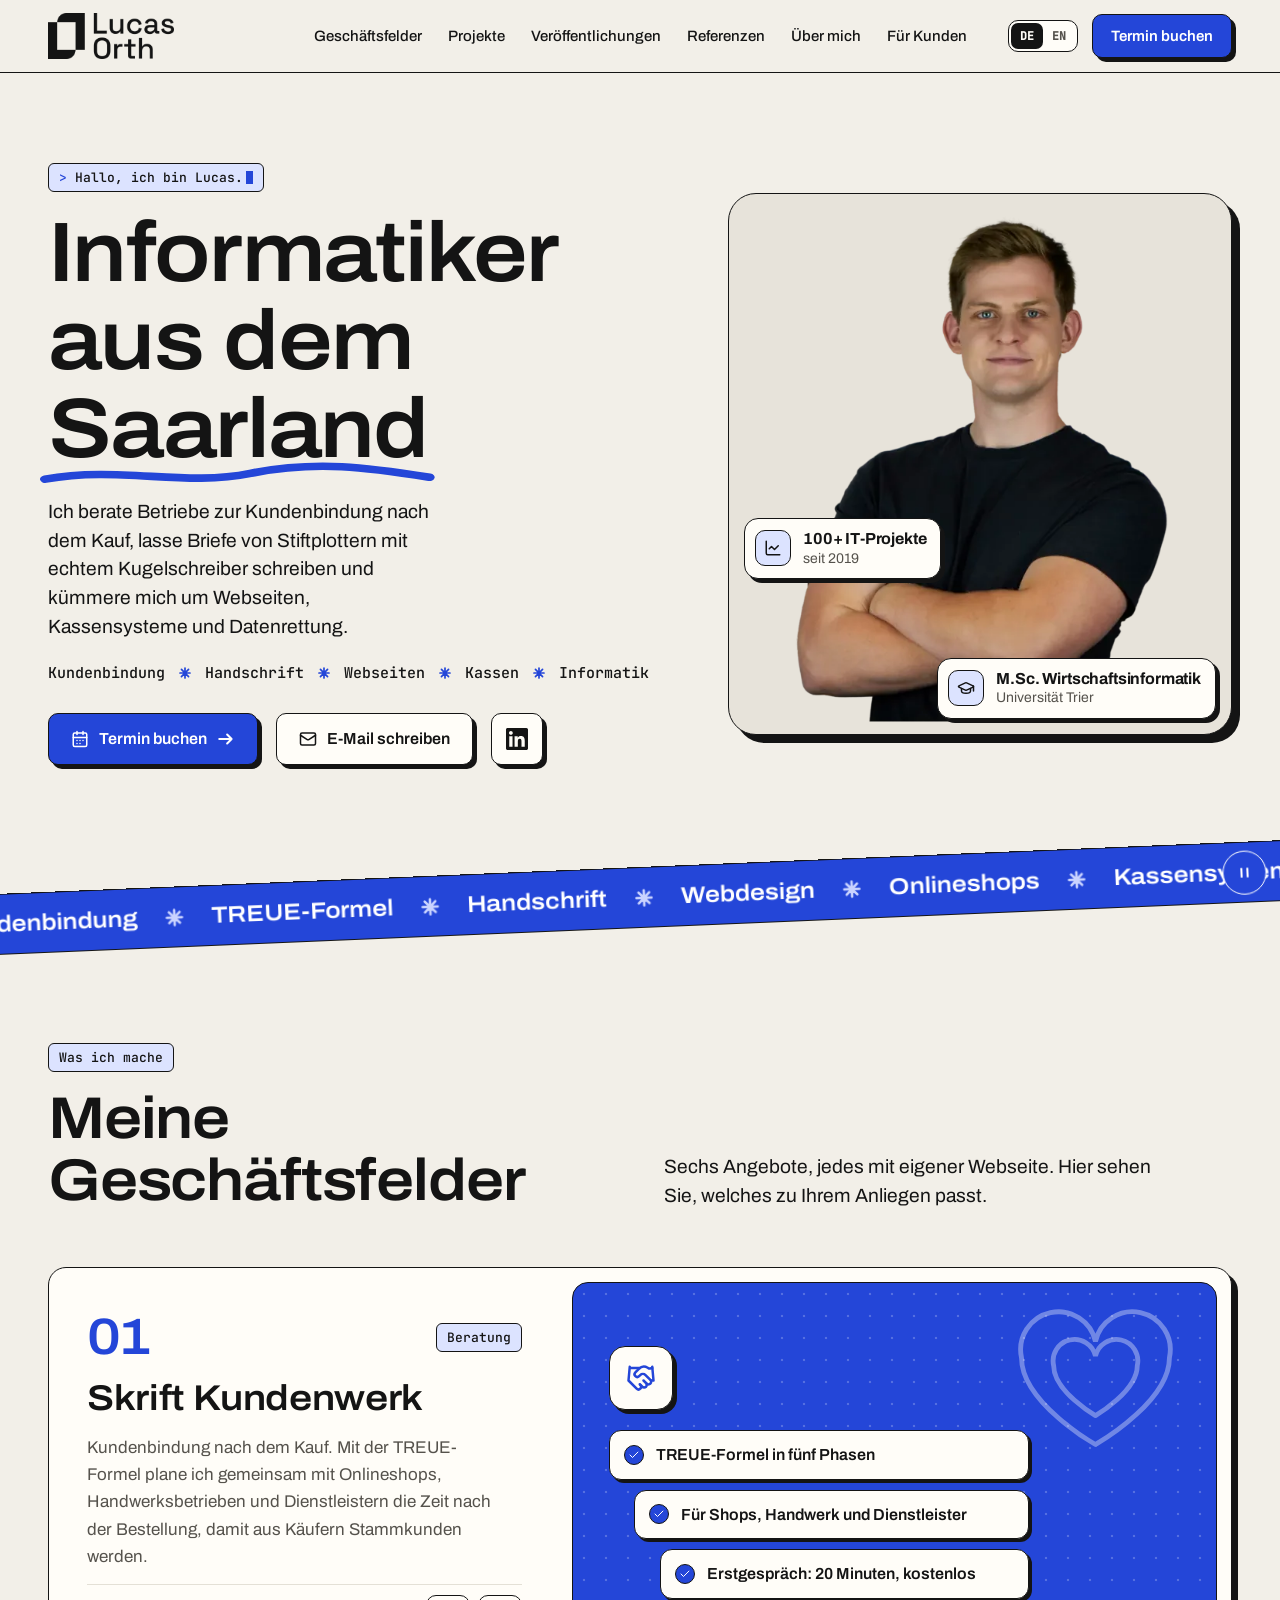
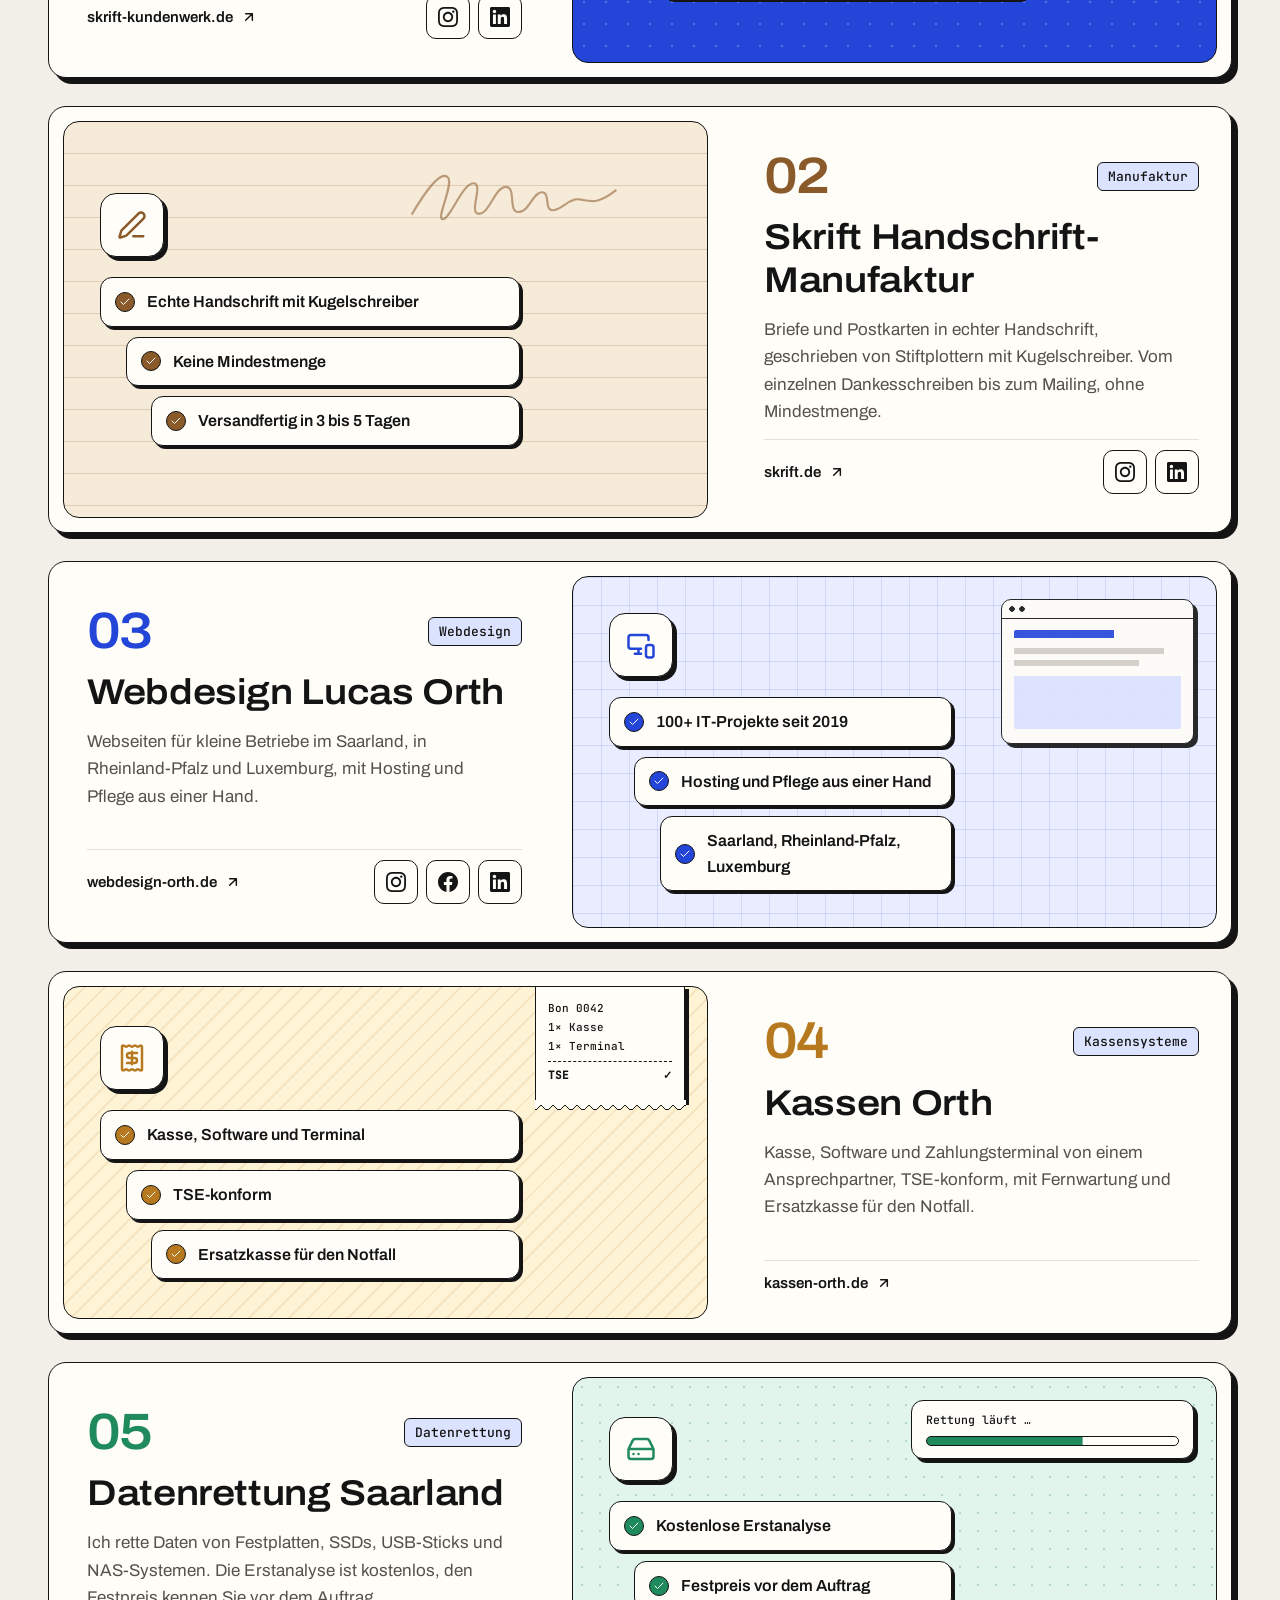
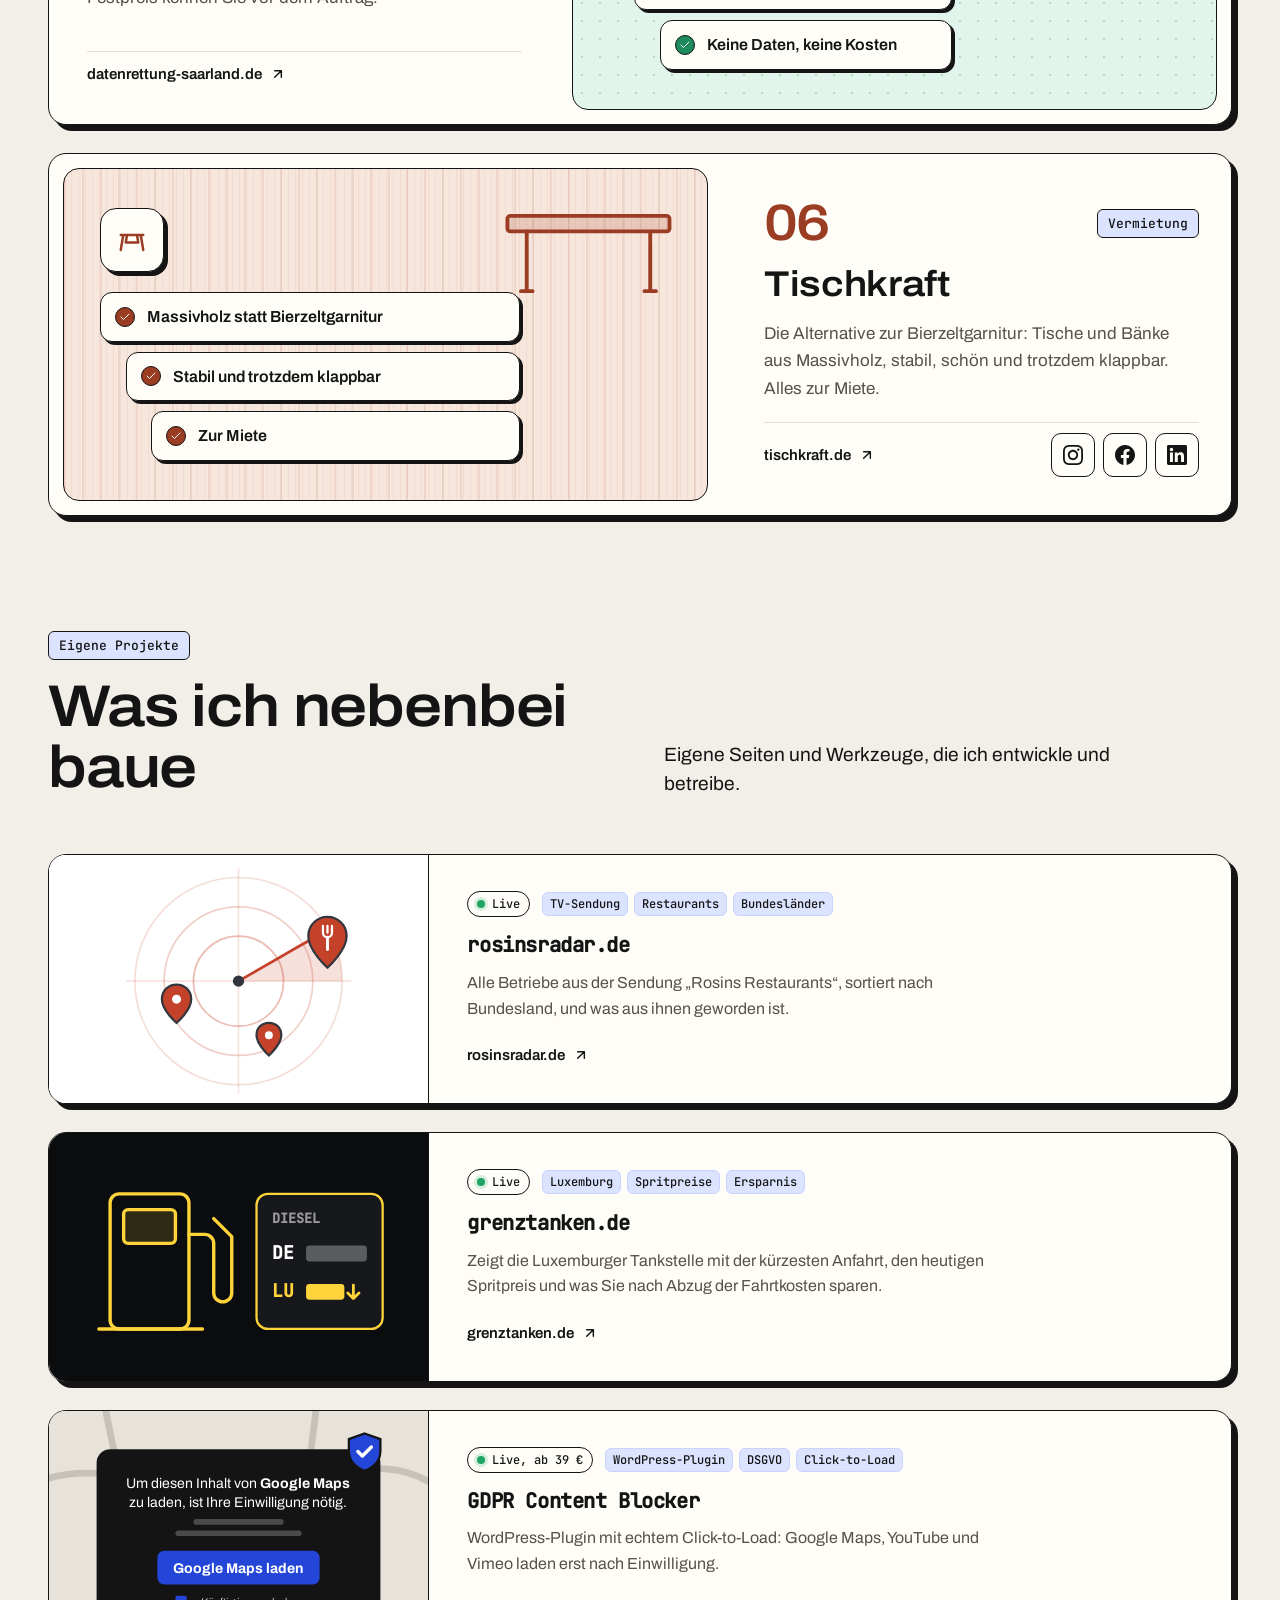
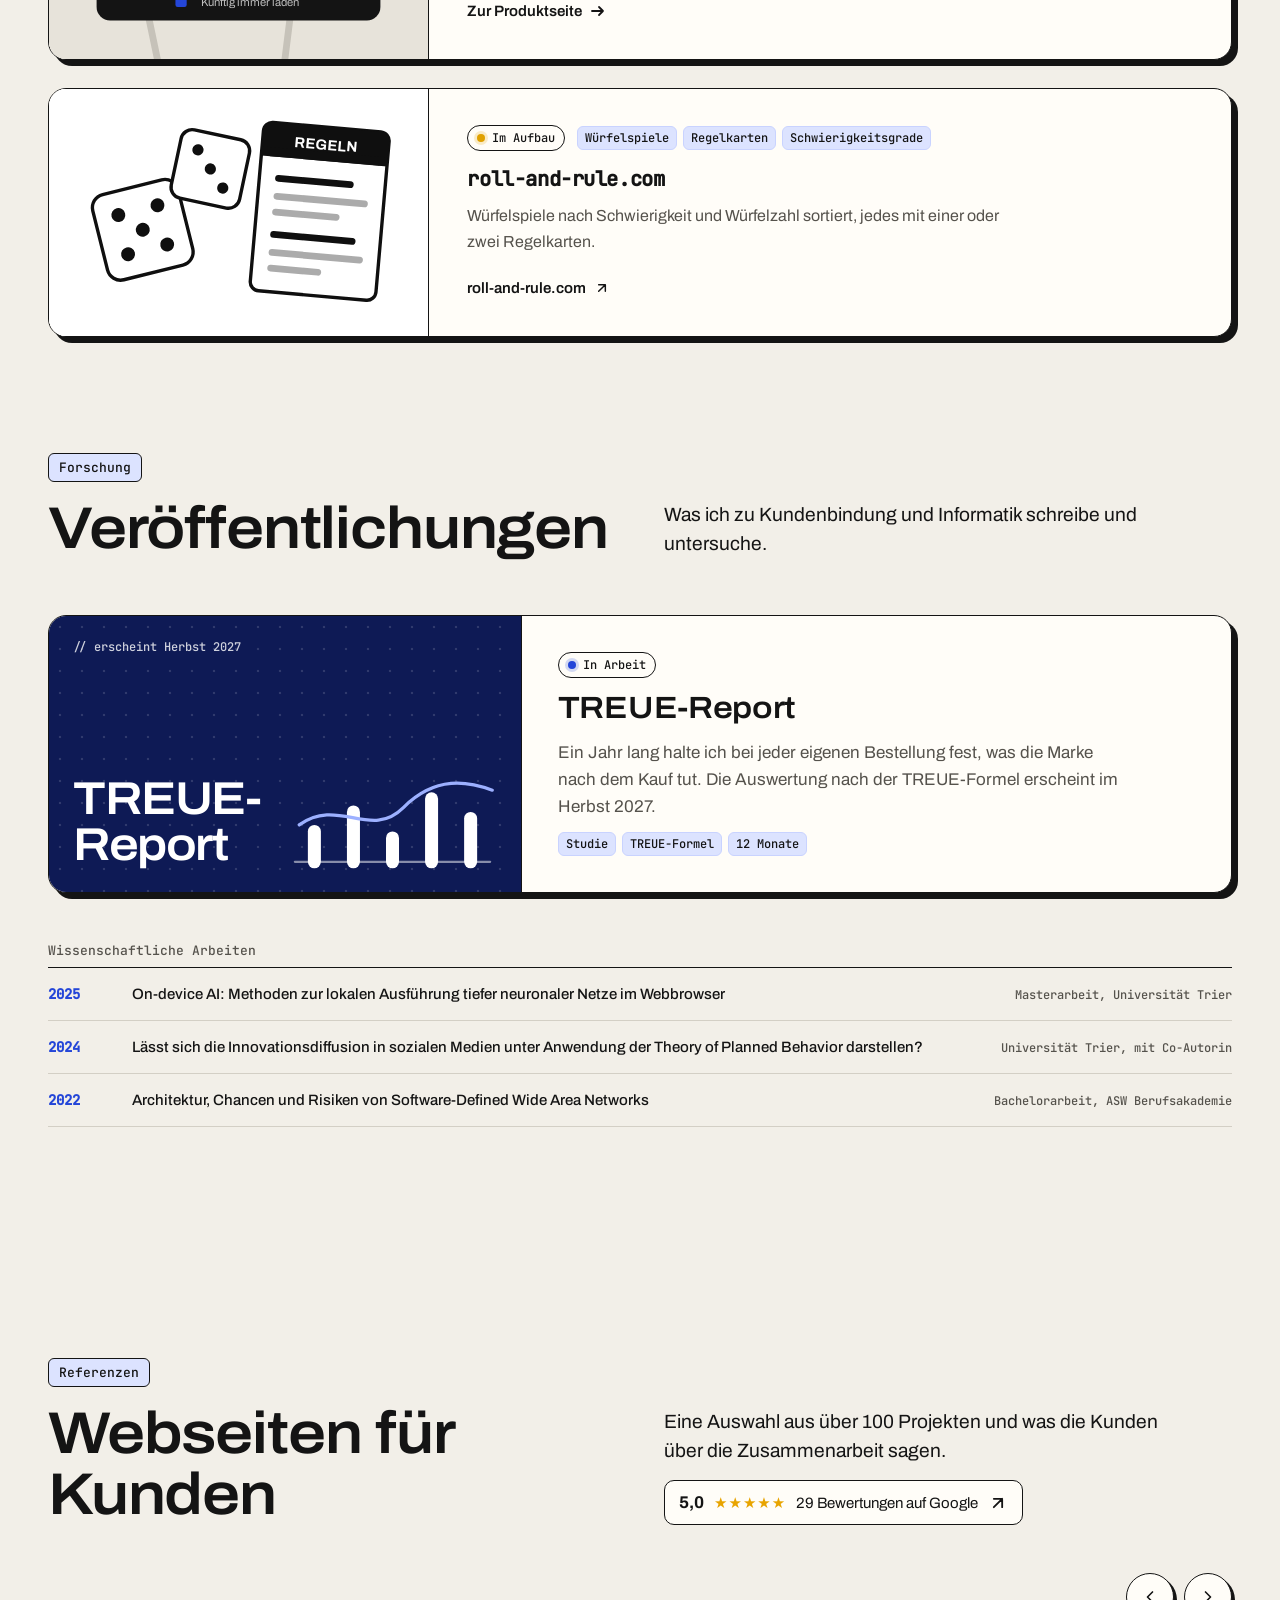
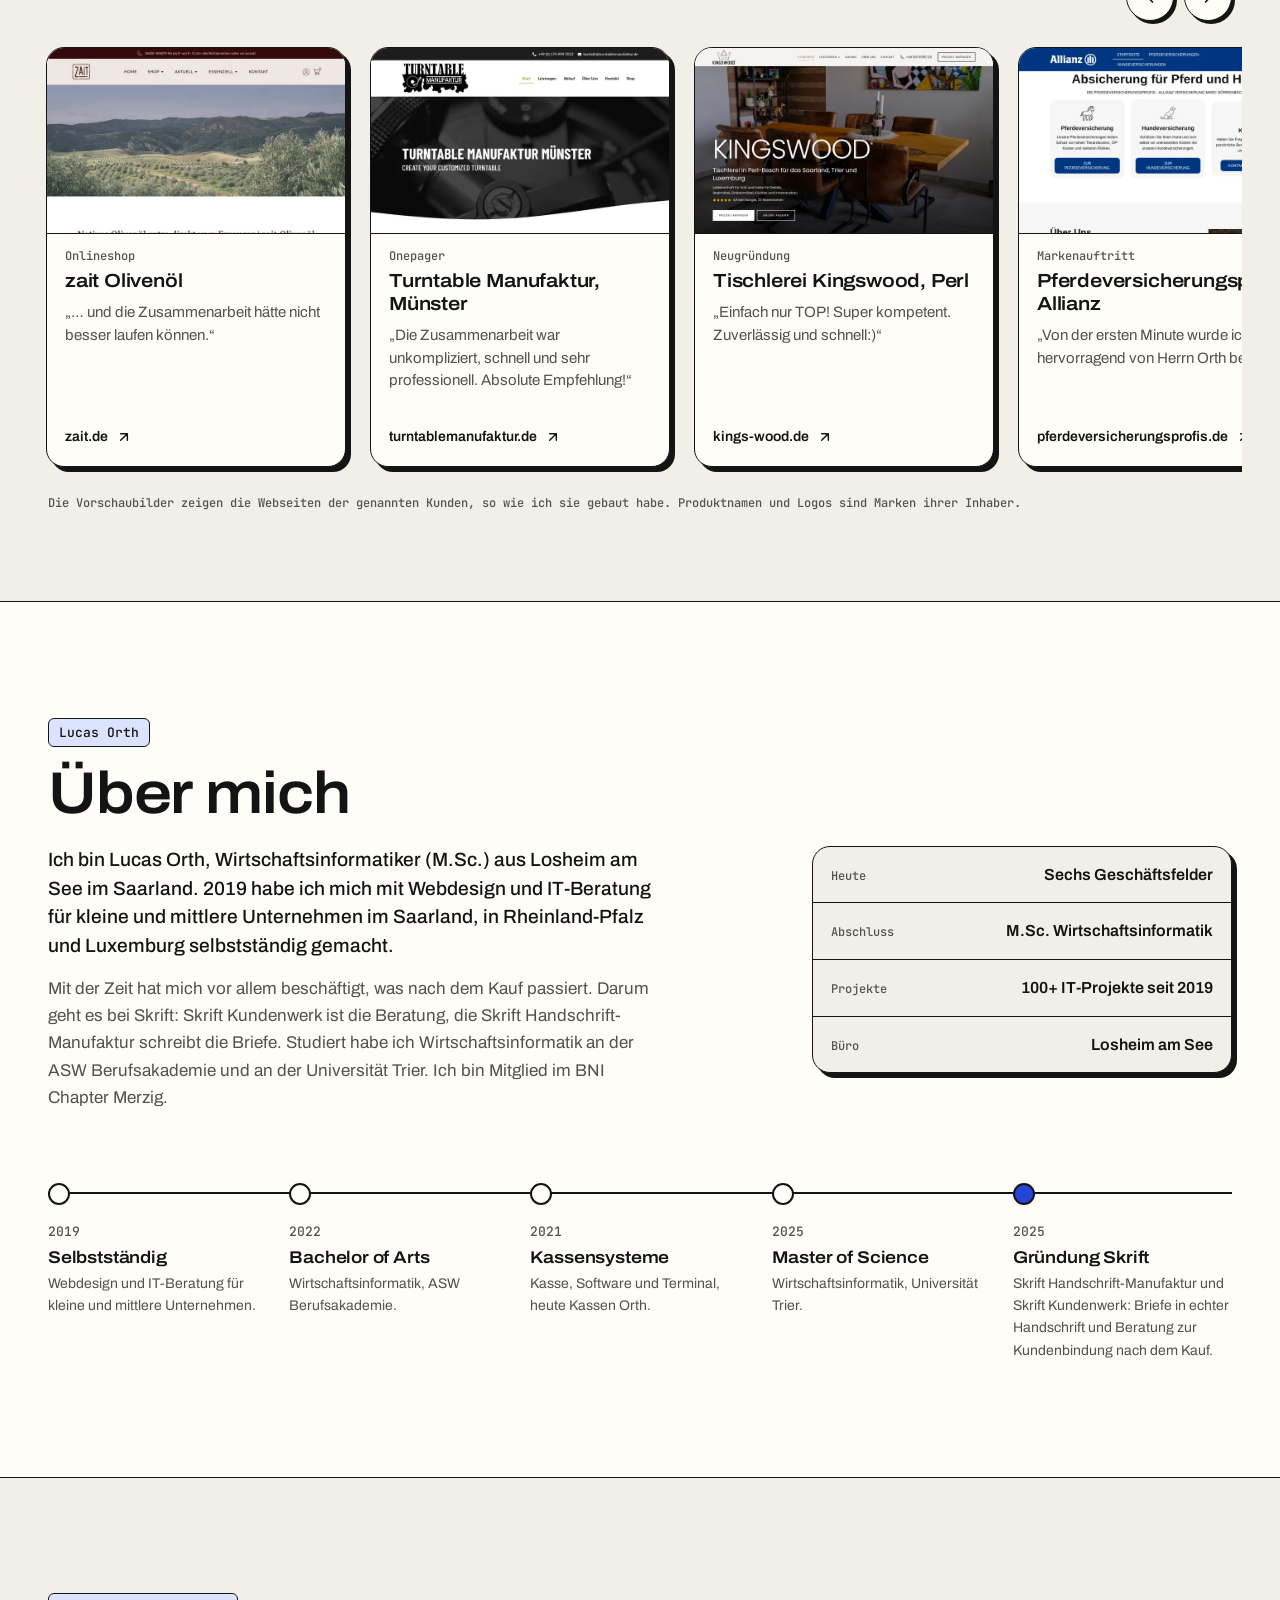
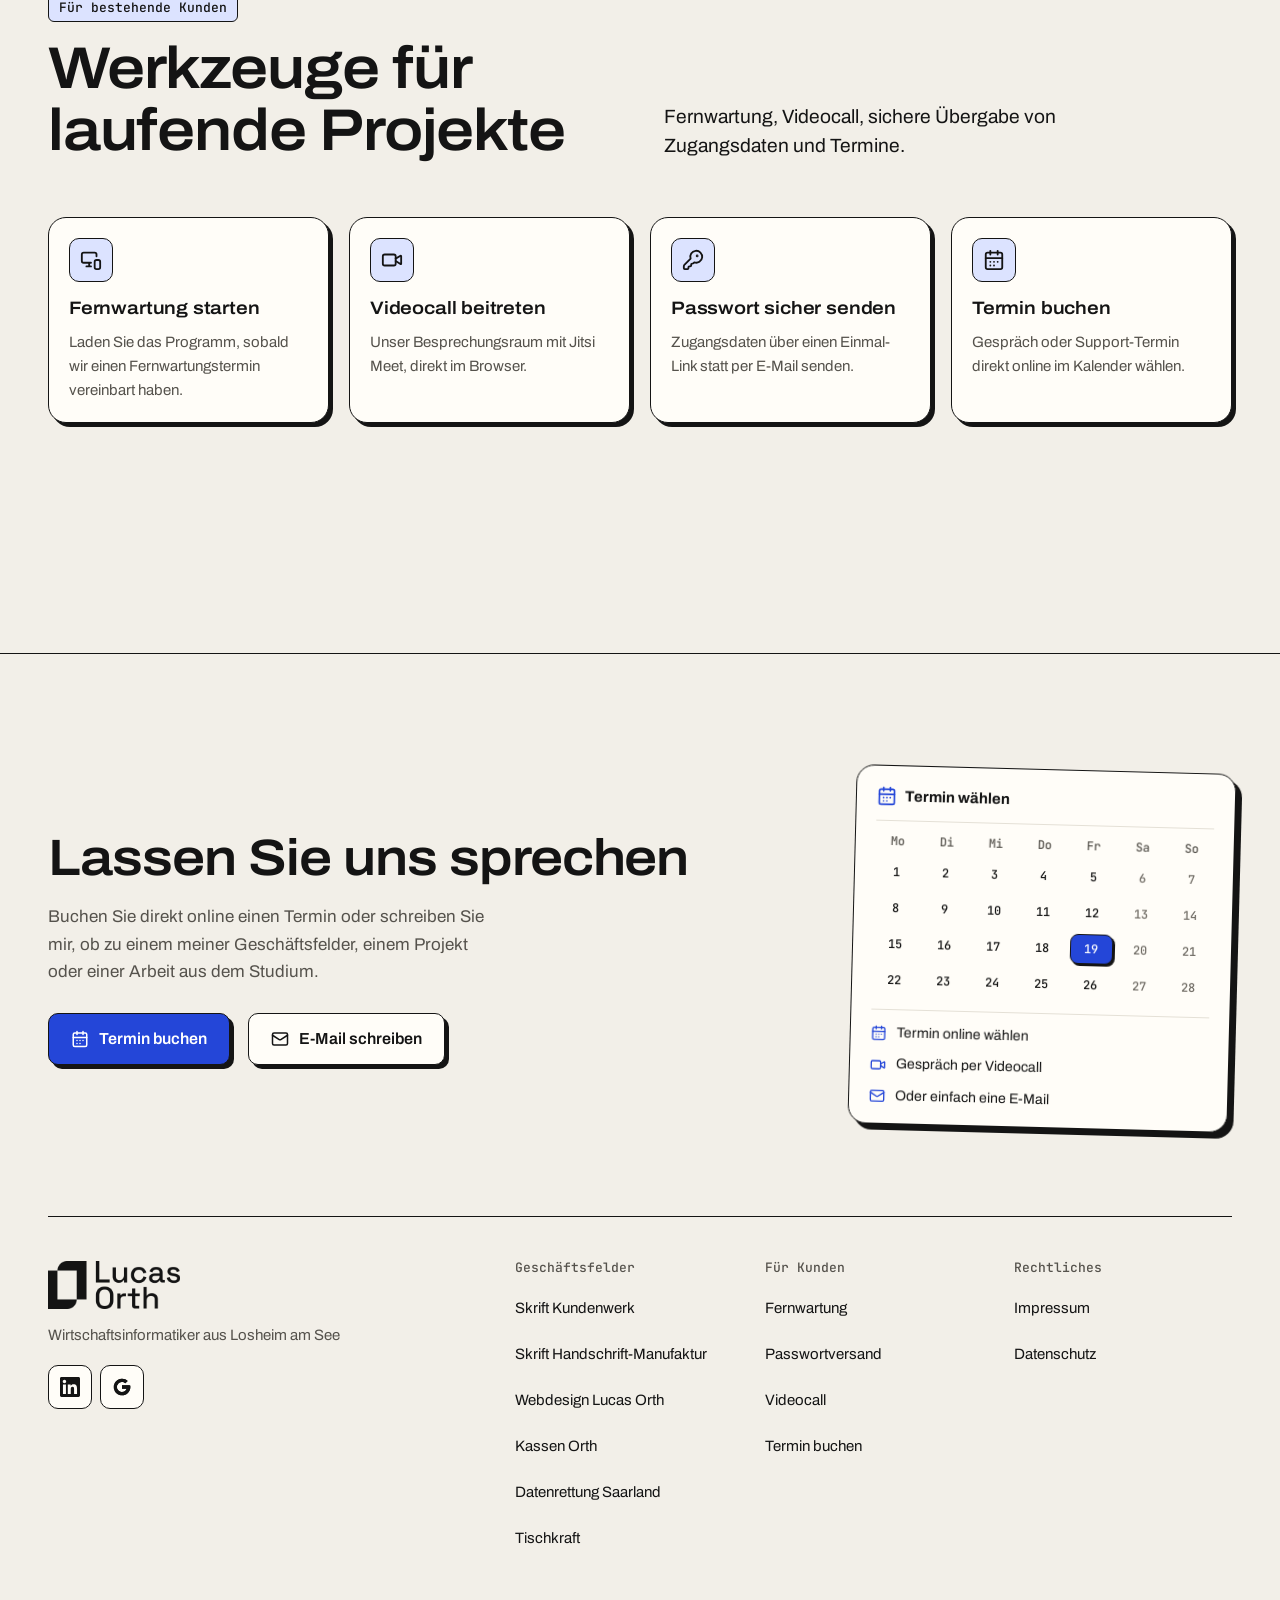
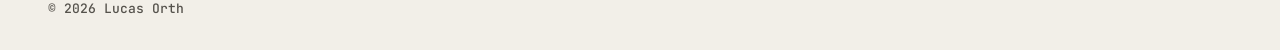
==== index.html @ 2959ed86 "Stand von 1ac6938" ====
<!doctype html>
<html lang="de">
<head>
<meta charset="utf-8">
<meta name="viewport" content="width=device-width, initial-scale=1, viewport-fit=cover">
<link rel="icon" href="/favicon.svg" type="image/svg+xml">
<meta name="theme-color" content="#f2efe8">
<link rel="preload" href="/fonts/archivo-1.woff2" as="font" type="font/woff2" crossorigin>
<link rel="preload" href="/fonts/jetbrains-mono-3.woff2" as="font" type="font/woff2" crossorigin>
<link rel="stylesheet" href="/site.css?v=6f559010">
<script>document.documentElement.className='js';try{if(localStorage.getItem('motion')==='off')document.documentElement.classList.add('no-motion')}catch(e){}</script>
<script src="/site.js?v=6f559010" defer></script>
<title>Lucas Orth: Wirtschaftsinformatiker in Losheim am See, Saarland</title>
<meta name="description" content="Wirtschaftsinformatiker aus Losheim am See: Kundenbindung mit Skrift Kundenwerk, Briefe in echter Handschrift, Webseiten, Kassensysteme, Datenrettung und Tischkraft.">
<meta property="og:type" content="website">
<meta property="og:title" content="Lucas Orth: Wirtschaftsinformatiker in Losheim am See, Saarland">
<meta property="og:description" content="Kundenbindung, handgeschriebene Briefe, Webseiten und eigene Software aus Losheim am See.">
<meta property="og:image" content="https://lucas-orth.de/share.jpg">
<meta property="og:image:width" content="1200">
<meta property="og:image:height" content="630">
<meta property="og:url" content="https://lucas-orth.de/">
<meta property="og:locale" content="de_DE">
<meta property="og:site_name" content="Lucas Orth">
<meta name="twitter:card" content="summary_large_image">
<link rel="canonical" href="https://lucas-orth.de/">
<link rel="alternate" hreflang="de" href="https://lucas-orth.de/">
<link rel="alternate" hreflang="en" href="https://lucas-orth.de/en/">
<link rel="alternate" hreflang="x-default" href="https://lucas-orth.de/">
<script type="application/ld+json">{"@context":"https://schema.org","@graph":[{"@type":"ProfilePage","@id":"https://lucas-orth.de/#webpage","url":"https://lucas-orth.de/","name":"Lucas Orth: Wirtschaftsinformatiker in Losheim am See, Saarland","inLanguage":"de-DE","isPartOf":{"@id":"https://lucas-orth.de/#website"},"mainEntity":{"@id":"https://lucas-orth.de/#person"},"dateModified":"2026-11-24"},{"@type":"WebSite","@id":"https://lucas-orth.de/#website","url":"https://lucas-orth.de/","name":"Lucas Orth","inLanguage":["de-DE","en"],"publisher":{"@id":"https://lucas-orth.de/#person"}},{"@type":"Person","@id":"https://lucas-orth.de/#person","name":"Lucas Orth","givenName":"Lucas","familyName":"Orth","url":"https://lucas-orth.de/","image":"https://lucas-orth.de/img/lucas-cutout.webp","email":"mailto:info@lucas-orth.de","jobTitle":"Wirtschaftsinformatiker (M.Sc.)","description":"Lucas Orth ist Wirtschaftsinformatiker aus Losheim am See im Saarland. Er berät mit Skrift Kundenwerk zur Kundenbindung nach dem Kauf, betreibt die Skrift Handschrift-Manufaktur für Briefe in echter Handschrift und betreut seit 2019 Webseiten, Kassensysteme und Datenrettung für kleine und mittlere Unternehmen.","address":{"@type":"PostalAddress","addressLocality":"Losheim am See","addressRegion":"Saarland","addressCountry":"DE"},"areaServed":["Saarland","Rheinland-Pfalz","Luxemburg"],"alumniOf":[{"@type":"CollegeOrUniversity","name":"Universität Trier"},{"@type":"CollegeOrUniversity","name":"ASW Berufsakademie"}],"hasCredential":[{"@type":"EducationalOccupationalCredential","name":"Master of Science Wirtschaftsinformatik","credentialCategory":"degree","dateCreated":"2025","recognizedBy":{"@type":"CollegeOrUniversity","name":"Universität Trier"}},{"@type":"EducationalOccupationalCredential","name":"Bachelor of Arts Wirtschaftsinformatik","credentialCategory":"degree","dateCreated":"2022","recognizedBy":{"@type":"CollegeOrUniversity","name":"ASW Berufsakademie"}}],"memberOf":{"@type":"Organization","name":"BNI Chapter Merzig"},"knowsAbout":["Kundenbindung nach dem Kauf","TREUE-Formel","Handschriftliche Briefe mit Stiftplottern","Webdesign für kleine Betriebe","Onlineshops","Kassensysteme (TSE-konform)","Datenrettung","IT-Beratung","SEO","Wirtschaftsinformatik","On-device AI im Webbrowser","Datenschutzfreundliche Einbindung von Google Maps, YouTube und Vimeo in WordPress","Vermietung von Klapptischen aus Massivholz"],"sameAs":["https://www.linkedin.com/in/it-lucas-orth/","https://www.instagram.com/it.lucas.orth/","https://www.facebook.com/it.lucas.orth/"]},{"@type":"ProfessionalService","@id":"https://skrift-kundenwerk.de/#organization","name":"Skrift Kundenwerk","url":"https://skrift-kundenwerk.de/","description":"Beratung zur Kundenbindung nach dem Kauf mit der TREUE-Formel in fünf Phasen, für Onlineshops, Handwerksbetriebe und Dienstleister. Erstgespräch 20 Minuten, kostenlos.","foundingDate":"2026","founder":{"@id":"https://lucas-orth.de/#person"},"sameAs":["https://www.linkedin.com/company/108889204/","https://www.instagram.com/skrift_handschrift/"]},{"@type":"Organization","@id":"https://skrift.de/#organization","name":"Skrift Handschrift-Manufaktur","alternateName":"Skrift","url":"https://skrift.de/","description":"Briefe und Postkarten in echter Handschrift, geschrieben von Stiftplottern mit Kugelschreiber. Vom einzelnen Dankesschreiben bis zum Mailing, ohne Mindestmenge, versandfertig in 3 bis 5 Tagen.","foundingDate":"2025","founder":{"@id":"https://lucas-orth.de/#person"},"sameAs":["https://www.linkedin.com/company/108889204/","https://www.instagram.com/skrift_handschrift/"]},{"@type":"ProfessionalService","@id":"https://webdesign-orth.de/#organization","name":"Webdesign Lucas Orth","url":"https://webdesign-orth.de/","description":"Webseiten für kleine Betriebe im Saarland, in Rheinland-Pfalz und Luxemburg, mit Hosting und Pflege aus einer Hand. 100+ IT-Projekte seit 2019.","areaServed":["Saarland","Rheinland-Pfalz","Luxemburg"],"founder":{"@id":"https://lucas-orth.de/#person"},"sameAs":["https://www.linkedin.com/company/101241693/"]},{"@type":"ProfessionalService","@id":"https://kassen-orth.de/#organization","name":"Kassen Orth","url":"https://kassen-orth.de/","description":"Kasse, Software und Zahlungsterminal von einem Ansprechpartner, TSE-konform, mit Fernwartung und Ersatzkasse für den Notfall.","foundingDate":"2021","founder":{"@id":"https://lucas-orth.de/#person"}},{"@type":"ProfessionalService","@id":"https://datenrettung-saarland.de/#organization","name":"Datenrettung Saarland","url":"https://datenrettung-saarland.de/","description":"Datenrettung von Festplatte, SSD, USB-Stick oder NAS. Kostenlose Erstanalyse, Festpreis vor dem Auftrag, keine Daten, keine Kosten.","founder":{"@id":"https://lucas-orth.de/#person"}},{"@type":"SoftwareApplication","@id":"https://lucas-orth.de/gdpr-content-blocker/#software","name":"GDPR Content Blocker","url":"https://lucas-orth.de/gdpr-content-blocker/","applicationCategory":"BusinessApplication","operatingSystem":"WordPress","author":{"@id":"https://lucas-orth.de/#person"}},{"@type":"Thesis","name":"On-device AI: Methoden zur lokalen Ausführung tiefer neuronaler Netze im Webbrowser","inSupportOf":"Master of Science Wirtschaftsinformatik","datePublished":"2025","inLanguage":"de","author":{"@id":"https://lucas-orth.de/#person"},"sourceOrganization":{"@type":"CollegeOrUniversity","name":"Universität Trier"}},{"@type":"ScholarlyArticle","name":"Lässt sich die Innovationsdiffusion in sozialen Medien unter Anwendung der Theory of Planned Behavior darstellen?","datePublished":"2024","inLanguage":"de","author":{"@id":"https://lucas-orth.de/#person"},"sourceOrganization":{"@type":"CollegeOrUniversity","name":"Universität Trier"}},{"@type":"Thesis","name":"Architektur, Chancen und Risiken von Software-Defined Wide Area Networks","inSupportOf":"Bachelor of Arts Wirtschaftsinformatik","datePublished":"2022","inLanguage":"de","author":{"@id":"https://lucas-orth.de/#person"},"sourceOrganization":{"@type":"CollegeOrUniversity","name":"ASW Berufsakademie"}},{"@type":"Organization","@id":"https://tischkraft.de/#organization","name":"Tischkraft","url":"https://tischkraft.de/","description":"Die Alternative zur Bierzeltgarnitur: Tische und Bänke aus Massivholz, stabil, schön und trotzdem klappbar, zur Miete.","founder":{"@id":"https://lucas-orth.de/#person"},"sameAs":["https://www.linkedin.com/company/105006661/","https://www.instagram.com/tischkraft/","https://www.facebook.com/profile.php?id=61568313991481"]}]}</script>
</head>
<body>
<svg width="0" height="0" style="position:absolute" aria-hidden="true">
  <symbol id="star" viewBox="0 0 24 24"><g stroke="currentColor" stroke-width="3.4" stroke-linecap="round"><path d="M12 2v20M2 12h20M4.9 4.9l14.2 14.2M19.1 4.9 4.9 19.1"/></g></symbol>
  <symbol id="cal" viewBox="0 0 24 24"><g fill="none" stroke="currentColor" stroke-linecap="round" stroke-linejoin="round" stroke-width="2"><rect width="18" height="18" x="3" y="4" rx="2"/><path d="M16 2v4M8 2v4M3 10h18M8 14h.01M12 14h.01M16 14h.01M8 18h.01M12 18h.01"/></g></symbol>
  <symbol id="video" viewBox="0 0 24 24"><g fill="none" stroke="currentColor" stroke-linecap="round" stroke-linejoin="round" stroke-width="2"><path d="m16 13 5.223 3.482a.5.5 0 0 0 .777-.416V7.87a.5.5 0 0 0-.752-.432L16 10.5"/><rect width="14" height="12" x="2" y="6" rx="2"/></g></symbol>
  <symbol id="arrow" viewBox="0 0 16 16"><path d="M2 8h11M9 4l4 4-4 4" fill="none" stroke="currentColor" stroke-width="1.8" stroke-linecap="round" stroke-linejoin="round"/></symbol>
  <symbol id="out" viewBox="0 0 24 24"><path fill="none" stroke="currentColor" stroke-linecap="round" stroke-linejoin="round" stroke-width="2.2" d="M7 7h10v10M7 17L17 7"/></symbol>
  <symbol id="mail" viewBox="0 0 24 24"><g fill="none" stroke="currentColor" stroke-linecap="round" stroke-linejoin="round" stroke-width="2"><path d="m22 7l-8.991 5.727a2 2 0 0 1-2.009 0L2 7"/><rect width="20" height="16" x="2" y="4" rx="2"/></g></symbol>
  <symbol id="si-li" viewBox="0 0 256 256"><path d="M218.123122,218.127392 L180.191928,218.127392 L180.191928,158.724263 C180.191928,144.559023 179.939053,126.323993 160.463756,126.323993 C140.707926,126.323993 137.685284,141.757585 137.685284,157.692986 L137.685284,218.123441 L99.7540894,218.123441 L99.7540894,95.9665207 L136.168036,95.9665207 L136.168036,112.660562 L136.677736,112.660562 C144.102746,99.9650027 157.908637,92.3824528 172.605689,92.9280076 C211.050535,92.9280076 218.138927,118.216023 218.138927,151.114151 L218.123122,218.127392 Z M56.9550587,79.2685282 C44.7981969,79.2707099 34.9413443,69.4171797 34.9391618,57.260052 C34.93698,45.1029244 44.7902948,35.2458562 56.9471566,35.2436736 C69.1040185,35.2414916 78.9608713,45.0950217 78.963054,57.2521493 C78.9641017,63.090208 76.6459976,68.6895714 72.5186979,72.8184433 C68.3913982,76.9473153 62.7929898,79.26748 56.9550587,79.2685282 M75.9206558,218.127392 L37.94995,218.127392 L37.94995,95.9665207 L75.9206558,95.9665207 L75.9206558,218.127392 Z M237.033403,0.0182577091 L18.8895249,0.0182577091 C8.57959469,-0.0980923971 0.124827038,8.16056231 -0.001,18.4706066 L-0.001,237.524091 C0.120519052,247.839103 8.57460631,256.105934 18.8895249,255.9977 L237.033403,255.9977 C247.368728,256.125818 255.855922,247.859464 255.999,237.524091 L255.999,18.4548016 C255.851624,8.12438979 247.363742,-0.133792868 237.033403,0.000790807055"/></symbol>
  <symbol id="si-fb" viewBox="0 0 256 256"><path d="M256,128 C256,57.3075 198.6925,0 128,0 C57.3075,0 0,57.3075 0,128 C0,191.8885 46.80775,244.8425 108,254.445 L108,165 L75.5,165 L75.5,128 L108,128 L108,99.8 C108,67.72 127.1095,50 156.3475,50 C170.35175,50 185,52.5 185,52.5 L185,84 L168.8595,84 C152.95875,84 148,93.86675 148,103.98925 L148,128 L183.5,128 L177.825,165 L148,165 L148,254.445 C209.19225,244.8425 256,191.8885 256,128"/></symbol>
  <symbol id="si-ig" viewBox="0 0 256 256"><path d="M127.999746,23.06353 C162.177385,23.06353 166.225393,23.1936027 179.722476,23.8094161 C192.20235,24.3789926 198.979853,26.4642218 203.490736,28.2166477 C209.464938,30.5386501 213.729395,33.3128586 218.208268,37.7917319 C222.687141,42.2706052 225.46135,46.5350617 227.782844,52.5092638 C229.535778,57.0201472 231.621007,63.7976504 232.190584,76.277016 C232.806397,89.7746075 232.93647,93.8226147 232.93647,128.000254 C232.93647,162.177893 232.806397,166.225901 232.190584,179.722984 C231.621007,192.202858 229.535778,198.980361 227.782844,203.491244 C225.46135,209.465446 222.687141,213.729903 218.208268,218.208776 C213.729395,222.687649 209.464938,225.461858 203.490736,227.783352 C198.979853,229.536286 192.20235,231.621516 179.722476,232.191092 C166.227425,232.806905 162.179418,232.936978 127.999746,232.936978 C93.8200742,232.936978 89.772067,232.806905 76.277016,232.191092 C63.7971424,231.621516 57.0196391,229.536286 52.5092638,227.783352 C46.5345536,225.461858 42.2700971,222.687649 37.7912238,218.208776 C33.3123505,213.729903 30.538142,209.465446 28.2166477,203.491244 C26.4637138,198.980361 24.3784845,192.202858 23.808908,179.723492 C23.1930946,166.225901 23.0630219,162.177893 23.0630219,128.000254 C23.0630219,93.8226147 23.1930946,89.7746075 23.808908,76.2775241 C24.3784845,63.7976504 26.4637138,57.0201472 28.2166477,52.5092638 C30.538142,46.5350617 33.3123505,42.2706052 37.7912238,37.7917319 C42.2700971,33.3128586 46.5345536,30.5386501 52.5092638,28.2166477 C57.0196391,26.4642218 63.7971424,24.3789926 76.2765079,23.8094161 C89.7740994,23.1936027 93.8221066,23.06353 127.999746,23.06353 M127.999746,0 C93.2367791,0 88.8783247,0.147348072 75.2257637,0.770274749 C61.601148,1.39218523 52.2968794,3.55566141 44.1546281,6.72008828 C35.7374966,9.99121548 28.5992446,14.3679613 21.4833489,21.483857 C14.3674532,28.5997527 9.99070739,35.7380046 6.71958019,44.1551362 C3.55515331,52.2973875 1.39167714,61.6016561 0.769766653,75.2262718 C0.146839975,88.8783247 0,93.2372872 0,128.000254 C0,162.763221 0.146839975,167.122183 0.769766653,180.774236 C1.39167714,194.398852 3.55515331,203.703121 6.71958019,211.845372 C9.99070739,220.261995 14.3674532,227.400755 21.4833489,234.516651 C28.5992446,241.632547 35.7374966,246.009293 44.1546281,249.28042 C52.2968794,252.444847 61.601148,254.608323 75.2257637,255.230233 C88.8783247,255.85316 93.2367791,256 127.999746,256 C162.762713,256 167.121675,255.85316 180.773728,255.230233 C194.398344,254.608323 203.702613,252.444847 211.844864,249.28042 C220.261995,246.009293 227.400247,241.632547 234.516143,234.516651 C241.632039,227.400755 246.008785,220.262503 249.279912,211.845372 C252.444339,203.703121 254.607815,194.398852 255.229725,180.774236 C255.852652,167.122183 256,162.763221 256,128.000254 C256,93.2372872 255.852652,88.8783247 255.229725,75.2262718 C254.607815,61.6016561 252.444339,52.2973875 249.279912,44.1551362 C246.008785,35.7380046 241.632039,28.5997527 234.516143,21.483857 C227.400247,14.3679613 220.261995,9.99121548 211.844864,6.72008828 C203.702613,3.55566141 194.398344,1.39218523 180.773728,0.770274749 C167.121675,0.147348072 162.762713,0 127.999746,0 Z M127.999746,62.2703115 C91.698262,62.2703115 62.2698034,91.69877 62.2698034,128.000254 C62.2698034,164.301738 91.698262,193.730197 127.999746,193.730197 C164.30123,193.730197 193.729689,164.301738 193.729689,128.000254 C193.729689,91.69877 164.30123,62.2703115 127.999746,62.2703115 Z M127.999746,170.667175 C104.435741,170.667175 85.3328252,151.564259 85.3328252,128.000254 C85.3328252,104.436249 104.435741,85.3333333 127.999746,85.3333333 C151.563751,85.3333333 170.666667,104.436249 170.666667,128.000254 C170.666667,151.564259 151.563751,170.667175 127.999746,170.667175 Z M211.686338,59.6734287 C211.686338,68.1566129 204.809755,75.0337031 196.326571,75.0337031 C187.843387,75.0337031 180.966297,68.1566129 180.966297,59.6734287 C180.966297,51.1902445 187.843387,44.3136624 196.326571,44.3136624 C204.809755,44.3136624 211.686338,51.1902445 211.686338,59.6734287 Z"/></symbol>
  <symbol id="si-g" viewBox="0 0 48 48"><path style="fill:var(--g-y,inherit)" d="M43.6 20.1H42V20H24v8h11.3C33.7 32.7 29.2 36 24 36c-6.6 0-12-5.4-12-12s5.4-12 12-12c3.1 0 5.8 1.2 7.9 3.1l5.7-5.7C34 6.1 29.3 4 24 4 13 4 4 13 4 24s9 20 20 20 20-9 20-20c0-1.3-.1-2.6-.4-3.9z"/><path style="fill:var(--g-r,inherit)" d="m6.3 14.7 6.6 4.8C14.7 15.1 19 12 24 12c3.1 0 5.8 1.2 7.9 3.1l5.7-5.7C34 6.1 29.3 4 24 4 16.3 4 9.7 8.3 6.3 14.7z"/><path style="fill:var(--g-g,inherit)" d="M24 44c5.2 0 9.9-2 13.4-5.2l-6.2-5.2A11.9 11.9 0 0 1 24 36c-5.2 0-9.6-3.3-11.3-7.9l-6.5 5C9.5 39.6 16.2 44 24 44z"/><path style="fill:var(--g-b,inherit)" d="M43.6 20.1H42V20H24v8h11.3a12 12 0 0 1-4.1 5.6l6.2 5.2C37 39.2 44 34 44 24c0-1.3-.1-2.6-.4-3.9z"/></symbol>
  <defs><radialGradient id="igg" cx="30%" cy="107%" r="150%"><stop offset="0" stop-color="#fdf497"/><stop offset=".05" stop-color="#fdf497"/><stop offset=".45" stop-color="#fd5949"/><stop offset=".6" stop-color="#d6249f"/><stop offset=".9" stop-color="#285AEB"/></radialGradient></defs>
  <symbol id="check" viewBox="0 0 24 24"><path fill="none" stroke="currentColor" stroke-linecap="round" stroke-linejoin="round" stroke-width="2" d="M20 6L9 17l-5-5"/></symbol>
</svg>
<a class="skip" href="#inhalt">Zum Inhalt</a>

<header class="nav" id="nav">
  <div class="wrap nav__bar">
    <a class="logo" href="#inhalt" aria-label="Lucas Orth, zum Seitenanfang"><span class="brand" aria-hidden="true"></span></a>
    <nav class="nav__links" id="menu" aria-label="Hauptmenü">
      <a href="#felder">Geschäftsfelder</a>
      <a href="#projekte">Projekte</a>
      <a href="#veroeffentlichungen">Veröffentlichungen</a>
      <a href="#referenzen">Referenzen</a>
      <a href="#werdegang">Über mich</a>
      <a href="#kunden">Für Kunden</a>
      <div class="nav__sheet-extra">
        <button class="btn btn--light motion-item" type="button" id="motion-toggle"><svg class="ic" viewBox="0 0 24 24" aria-hidden="true"><path d="M8 5v14M16 5v14" stroke="currentColor" stroke-width="2.4" stroke-linecap="round"/></svg><span>Animationen anhalten</span></button>
        <a class="btn btn--blue" href="https://cal.com/lucas-orth/meeting" target="_blank" rel="noopener"><svg class="ic" aria-hidden="true"><use href="#cal"/></svg>Termin buchen<span class="sr-only"> (öffnet neuen Tab)</span></a>
        <a class="btn btn--light" href="mailto:info@lucas-orth.de"><svg class="ic" aria-hidden="true"><use href="#mail"/></svg>E-Mail schreiben</a>
      </div>
    </nav>
    <div class="nav__right"><div class="lang" role="group" aria-label="Sprache"><a href="/" aria-current="page" lang="de">DE</a><a href="/en/" lang="en" hreflang="en">EN</a></div>
      <a class="btn btn--blue" href="https://cal.com/lucas-orth/meeting" target="_blank" rel="noopener">Termin buchen<span class="sr-only"> (öffnet neuen Tab)</span></a>
      <button class="nav__toggle" type="button" aria-expanded="false" aria-controls="menu" aria-label="Menü öffnen">
        <svg class="bars" width="22" height="22" viewBox="0 0 24 24" aria-hidden="true"><path fill="none" stroke="currentColor" stroke-linecap="round" stroke-width="2" d="M4 6h16M4 12h16M4 18h16"/></svg>
        <svg class="x" width="22" height="22" viewBox="0 0 24 24" aria-hidden="true"><path fill="none" stroke="currentColor" stroke-linecap="round" stroke-width="2" d="M6 6l12 12M18 6 6 18"/></svg>
      </button>
    </div>
  </div>
</header>

<main id="inhalt">
  <section class="hero" aria-labelledby="hero-h">
    <div class="wrap hero__grid">
      <div>
        <span class="tag tag--prompt rise" style="--d:0">Hallo, ich bin Lucas.<i class="caret" aria-hidden="true"></i></span>
        <h1 id="hero-h"><span class="line rise" style="--d:1">Informatiker</span> <span class="line rise" style="--d:2">aus dem <span class="hl">Saarland<svg viewBox="0 0 300 30" preserveAspectRatio="none" aria-hidden="true"><path pathLength="1" d="M4 20 C 60 6, 110 28, 160 14 S 250 8, 296 18"/></svg></span></span></h1>
        <p class="lead rise" style="--d:3">Ich berate Betriebe zur Kundenbindung nach dem Kauf, lasse Briefe von Stiftplottern mit echtem Kugelschreiber schreiben und kümmere mich um Webseiten, Kassensysteme und Datenrettung.</p>
        <p class="chips rise" style="--d:4"><span>Kundenbindung</span><svg class="star" aria-hidden="true"><use href="#star"/></svg><span>Handschrift</span><svg class="star" aria-hidden="true"><use href="#star"/></svg><span>Webseiten</span><svg class="star" aria-hidden="true"><use href="#star"/></svg><span>Kassen</span><svg class="star" aria-hidden="true"><use href="#star"/></svg><span>Informatik</span></p>
        <div class="btns rise" style="--d:5">
          <a class="btn btn--blue" href="https://cal.com/lucas-orth/meeting" target="_blank" rel="noopener"><svg class="ic" aria-hidden="true"><use href="#cal"/></svg>Termin buchen<svg class="ic arr" aria-hidden="true"><use href="#arrow"/></svg><span class="sr-only"> (öffnet neuen Tab)</span></a>
          <a class="btn btn--light" href="mailto:info@lucas-orth.de"><svg class="ic" aria-hidden="true"><use href="#mail"/></svg>E-Mail schreiben</a>
          <a class="btn btn--light btn--icon" href="https://www.linkedin.com/in/it-lucas-orth/" target="_blank" rel="noopener" aria-label="Lucas Orth auf LinkedIn"><svg class="si si--li" aria-hidden="true"><use href="#si-li"/></svg><span class="sr-only"> (öffnet neuen Tab)</span></a>
        </div>
      </div>
      <div class="portrait-wrap">
        <div class="portrait"><img src="/img/lucas-cutout.webp" srcset="/img/lucas-cutout-520.webp 520w, /img/lucas-cutout.webp 900w" sizes="(max-width: 900px) 420px, 460px" width="900" height="1159" alt="Porträt von Lucas Orth mit verschränkten Armen" fetchpriority="high"></div>
        <div class="chips-row"><div class="chip chip--a"><span class="dot"><svg viewBox="0 0 24 24" aria-hidden="true"><g fill="none" stroke="currentColor" stroke-linecap="round" stroke-linejoin="round" stroke-width="2"><path d="M3 3v16a2 2 0 0 0 2 2h16"/><path d="m19 9-5 5-4-4-3 3"/></g></svg></span><span><b>100+ IT-Projekte</b> seit 2019</span></div><div class="chip chip--b"><span class="dot"><svg viewBox="0 0 24 24" aria-hidden="true"><g fill="none" stroke="currentColor" stroke-linecap="round" stroke-linejoin="round" stroke-width="2"><path d="M21.42 10.922a1 1 0 0 0-.019-1.838L12.83 5.18a2 2 0 0 0-1.66 0L2.6 9.08a1 1 0 0 0 0 1.832l8.57 3.908a2 2 0 0 0 1.66 0z"/><path d="M22 10v6M6 12.5V16a6 3 0 0 0 12 0v-3.5"/></g></svg></span><span><b>M.Sc. Wirtschaftsinformatik</b> Universität Trier</span></div></div>
      </div>
    </div>
  </section>

  <div class="band" id="band">
    <div class="band__track" aria-hidden="true"><ul><li>Kundenbindung</li><li><svg class="star" aria-hidden="true"><use href="#star"/></svg></li><li>TREUE-Formel</li><li><svg class="star" aria-hidden="true"><use href="#star"/></svg></li><li>Handschrift</li><li><svg class="star" aria-hidden="true"><use href="#star"/></svg></li><li>Webdesign</li><li><svg class="star" aria-hidden="true"><use href="#star"/></svg></li><li>Onlineshops</li><li><svg class="star" aria-hidden="true"><use href="#star"/></svg></li><li>Kassensysteme</li><li><svg class="star" aria-hidden="true"><use href="#star"/></svg></li><li>Datenrettung</li><li><svg class="star" aria-hidden="true"><use href="#star"/></svg></li><li>IT-Beratung</li><li><svg class="star" aria-hidden="true"><use href="#star"/></svg></li><li>SEO</li><li><svg class="star" aria-hidden="true"><use href="#star"/></svg></li><li>Wirtschaftsinformatik</li><li><svg class="star" aria-hidden="true"><use href="#star"/></svg></li></ul><ul aria-hidden="true"><li>Kundenbindung</li><li><svg class="star" aria-hidden="true"><use href="#star"/></svg></li><li>TREUE-Formel</li><li><svg class="star" aria-hidden="true"><use href="#star"/></svg></li><li>Handschrift</li><li><svg class="star" aria-hidden="true"><use href="#star"/></svg></li><li>Webdesign</li><li><svg class="star" aria-hidden="true"><use href="#star"/></svg></li><li>Onlineshops</li><li><svg class="star" aria-hidden="true"><use href="#star"/></svg></li><li>Kassensysteme</li><li><svg class="star" aria-hidden="true"><use href="#star"/></svg></li><li>Datenrettung</li><li><svg class="star" aria-hidden="true"><use href="#star"/></svg></li><li>IT-Beratung</li><li><svg class="star" aria-hidden="true"><use href="#star"/></svg></li><li>SEO</li><li><svg class="star" aria-hidden="true"><use href="#star"/></svg></li><li>Wirtschaftsinformatik</li><li><svg class="star" aria-hidden="true"><use href="#star"/></svg></li></ul></div>
    <button class="band__pause" type="button" aria-label="Animationen anhalten"><svg width="12" height="12" viewBox="0 0 12 12" aria-hidden="true"><path d="M3 2v8M9 2v8" stroke="currentColor" stroke-width="2" stroke-linecap="round"/></svg></button>
  </div>

  <section id="felder" aria-labelledby="felder-h">
    <div class="wrap">
      <div class="head">
        <div><span class="tag">Was ich mache</span><h2 id="felder-h">Meine Geschäftsfelder</h2></div>
        <p class="lead">Sechs Angebote, jedes mit eigener Webseite. Hier sehen Sie, welches zu Ihrem Anliegen passt.</p>
      </div>
      <div class="stack">
        <article class="card field field--main" id="f-kundenwerk" style="--i:0">
          <div class="field__body">
            <div class="field__head"><span class="field__num">01</span><span class="tag">Beratung</span></div>
            <h3><a class="stretch" href="https://skrift-kundenwerk.de/" target="_blank" rel="noopener">Skrift Kundenwerk<span class="sr-only"> (öffnet neuen Tab)</span></a></h3>
            <p>Kundenbindung nach dem Kauf. Mit der TREUE-Formel plane ich gemeinsam mit Onlineshops, Handwerksbetrieben und Dienstleistern die Zeit nach der Bestellung, damit aus Käufern Stammkunden werden.</p>
            <div class="field__foot"><span class="more">skrift-kundenwerk.de <svg class="ic" aria-hidden="true"><use href="#out"/></svg></span><div class="socials"><a href="https://www.instagram.com/skrift_handschrift/" target="_blank" rel="noopener" aria-label="Skrift auf Instagram"><svg class="si si--ig" aria-hidden="true"><use href="#si-ig"/></svg><span class="sr-only"> (öffnet neuen Tab)</span></a><a href="https://www.linkedin.com/company/108889204/" target="_blank" rel="noopener" aria-label="Skrift auf LinkedIn"><svg class="si si--li" aria-hidden="true"><use href="#si-li"/></svg><span class="sr-only"> (öffnet neuen Tab)</span></a></div></div>
          </div>
          <div class="stage"><svg class="stage__motif motif-hearts" viewBox="0 0 120 100" aria-hidden="true"><g fill="none" stroke="currentColor" stroke-width="3" stroke-linecap="round"><path pathLength="1" d="M60 88S14 62 14 34a20 20 0 0 1 46-10 20 20 0 0 1 46 10c0 28-46 54-46 54z"/><path pathLength="1" d="M60 70S34 55 34 39a11 11 0 0 1 26-6 11 11 0 0 1 26 6c0 16-26 31-26 31z"/></g></svg><span class="stage__icon"><svg viewBox="0 0 24 24" aria-hidden="true"><g fill="none" stroke="currentColor" stroke-linecap="round" stroke-linejoin="round" stroke-width="2"><path d="m11 17l2 2a1 1 0 1 0 3-3"/><path d="m14 14l2.5 2.5a1 1 0 1 0 3-3l-3.88-3.88a3 3 0 0 0-4.24 0l-.88.88a1 1 0 1 1-3-3l2.81-2.81a5.79 5.79 0 0 1 7.06-.87l.47.28a2 2 0 0 0 1.42.25L21 4"/><path d="m21 3l1 11h-2M3 3L2 14l6.5 6.5a1 1 0 1 0 3-3M3 4h8"/></g></svg></span><ul class="facts-list"><li><svg viewBox="0 0 24 24" aria-hidden="true"><use href="#check"/></svg>TREUE-Formel in fünf Phasen</li><li><svg viewBox="0 0 24 24" aria-hidden="true"><use href="#check"/></svg>Für Shops, Handwerk und Dienstleister</li><li><svg viewBox="0 0 24 24" aria-hidden="true"><use href="#check"/></svg>Erstgespräch: 20 Minuten, kostenlos</li></ul></div>
        </article>
        <article class="card field" id="f-skrift" style="--i:1">
          <div class="field__body">
            <div class="field__head"><span class="field__num">02</span><span class="tag">Manufaktur</span></div>
            <h3><a class="stretch" href="https://skrift.de/" target="_blank" rel="noopener">Skrift Handschrift-Manufaktur<span class="sr-only"> (öffnet neuen Tab)</span></a></h3>
            <p>Briefe und Postkarten in echter Handschrift, geschrieben von Stiftplottern mit Kugelschreiber. Vom einzelnen Dankesschreiben bis zum Mailing, ohne Mindestmenge.</p>
            <div class="field__foot"><span class="more">skrift.de <svg class="ic" aria-hidden="true"><use href="#out"/></svg></span><div class="socials"><a href="https://www.instagram.com/skrift_handschrift/" target="_blank" rel="noopener" aria-label="Skrift Handschrift-Manufaktur auf Instagram"><svg class="si si--ig" aria-hidden="true"><use href="#si-ig"/></svg><span class="sr-only"> (öffnet neuen Tab)</span></a><a href="https://www.linkedin.com/company/108889204/" target="_blank" rel="noopener" aria-label="Skrift auf LinkedIn"><svg class="si si--li" aria-hidden="true"><use href="#si-li"/></svg><span class="sr-only"> (öffnet neuen Tab)</span></a></div></div>
          </div>
          <div class="stage"><svg class="stage__motif motif-sign" viewBox="0 0 300 90" aria-hidden="true"><path pathLength="1" d="M8 62c20-34 34-48 40-40s-14 46-6 46 22-40 34-40-6 34 6 34 18-30 30-30 2 28 14 28 16-22 26-22 2 20 12 20 18-14 30-12 20 6 40-10"/></svg><span class="stage__icon"><svg viewBox="0 0 24 24" aria-hidden="true"><path fill="none" stroke="currentColor" stroke-linecap="round" stroke-linejoin="round" stroke-width="2" d="M13 21h8m.174-14.188a1 1 0 0 0-3.986-3.987L3.842 16.174a2 2 0 0 0-.5.83l-1.321 4.352a.5.5 0 0 0 .623.622l4.353-1.32a2 2 0 0 0 .83-.497z"/></svg></span><ul class="facts-list"><li><svg viewBox="0 0 24 24" aria-hidden="true"><use href="#check"/></svg>Echte Handschrift mit Kugelschreiber</li><li><svg viewBox="0 0 24 24" aria-hidden="true"><use href="#check"/></svg>Keine Mindestmenge</li><li><svg viewBox="0 0 24 24" aria-hidden="true"><use href="#check"/></svg>Versandfertig in 3 bis 5 Tagen</li></ul></div>
        </article>
        <article class="card field" id="f-webdesign" style="--i:2">
          <div class="field__body">
            <div class="field__head"><span class="field__num">03</span><span class="tag">Webdesign</span></div>
            <h3><a class="stretch" href="https://webdesign-orth.de/" target="_blank" rel="noopener">Webdesign Lucas Orth<span class="sr-only"> (öffnet neuen Tab)</span></a></h3>
            <p>Webseiten für kleine Betriebe im Saarland, in Rheinland-Pfalz und Luxemburg, mit Hosting und Pflege aus einer Hand.</p>
            <div class="field__foot"><span class="more">webdesign-orth.de <svg class="ic" aria-hidden="true"><use href="#out"/></svg></span><div class="socials"><a href="https://www.instagram.com/it.lucas.orth/" target="_blank" rel="noopener" aria-label="Lucas Orth auf Instagram"><svg class="si si--ig" aria-hidden="true"><use href="#si-ig"/></svg><span class="sr-only"> (öffnet neuen Tab)</span></a><a href="https://www.facebook.com/it.lucas.orth/" target="_blank" rel="noopener" aria-label="Lucas Orth auf Facebook"><svg class="si si--fb" aria-hidden="true"><use href="#si-fb"/></svg><span class="sr-only"> (öffnet neuen Tab)</span></a><a href="https://www.linkedin.com/company/101241693/" target="_blank" rel="noopener" aria-label="Webdesign Lucas Orth auf LinkedIn"><svg class="si si--li" aria-hidden="true"><use href="#si-li"/></svg><span class="sr-only"> (öffnet neuen Tab)</span></a></div></div>
          </div>
          <div class="stage"><span class="stage__motif motif-browser" aria-hidden="true"></span><span class="stage__icon"><svg viewBox="0 0 24 24" aria-hidden="true"><g fill="none" stroke="currentColor" stroke-linecap="round" stroke-linejoin="round" stroke-width="2"><path d="M18 8V6a2 2 0 0 0-2-2H4a2 2 0 0 0-2 2v7a2 2 0 0 0 2 2h8m-2 4v-3.96v3.15M7 19h5"/><rect width="6" height="10" x="16" y="12" rx="2"/></g></svg></span><ul class="facts-list"><li><svg viewBox="0 0 24 24" aria-hidden="true"><use href="#check"/></svg>100+ IT-Projekte seit 2019</li><li><svg viewBox="0 0 24 24" aria-hidden="true"><use href="#check"/></svg>Hosting und Pflege aus einer Hand</li><li><svg viewBox="0 0 24 24" aria-hidden="true"><use href="#check"/></svg>Saarland, Rheinland-Pfalz, Luxemburg</li></ul></div>
        </article>
        <article class="card field" id="f-kassen" style="--i:3">
          <div class="field__body">
            <div class="field__head"><span class="field__num">04</span><span class="tag">Kassensysteme</span></div>
            <h3><a class="stretch" href="https://kassen-orth.de/" target="_blank" rel="noopener">Kassen Orth<span class="sr-only"> (öffnet neuen Tab)</span></a></h3>
            <p>Kasse, Software und Zahlungsterminal von einem Ansprechpartner, TSE-konform, mit Fernwartung und Ersatzkasse für den Notfall.</p>
            <div class="field__foot"><span class="more">kassen-orth.de <svg class="ic" aria-hidden="true"><use href="#out"/></svg></span></div>
          </div>
          <div class="stage"><span class="stage__motif motif-receipt" aria-hidden="true">Bon 0042<br>1× Kasse<br>1× Terminal<b><span>TSE</span><span>✓</span></b></span><span class="stage__icon"><svg viewBox="0 0 24 24" aria-hidden="true"><g fill="none" stroke="currentColor" stroke-linecap="round" stroke-linejoin="round" stroke-width="2"><path d="M12 17V7m4 1h-6a2 2 0 0 0 0 4h4a2 2 0 0 1 0 4H8"/><path d="M4 3a1 1 0 0 1 1-1a1.3 1.3 0 0 1 .7.2l.933.6a1.3 1.3 0 0 0 1.4 0l.934-.6a1.3 1.3 0 0 1 1.4 0l.933.6a1.3 1.3 0 0 0 1.4 0l.933-.6a1.3 1.3 0 0 1 1.4 0l.934.6a1.3 1.3 0 0 0 1.4 0l.933-.6A1.3 1.3 0 0 1 19 2a1 1 0 0 1 1 1v18a1 1 0 0 1-1 1a1.3 1.3 0 0 1-.7-.2l-.933-.6a1.3 1.3 0 0 0-1.4 0l-.934.6a1.3 1.3 0 0 1-1.4 0l-.933-.6a1.3 1.3 0 0 0-1.4 0l-.933.6a1.3 1.3 0 0 1-1.4 0l-.934-.6a1.3 1.3 0 0 0-1.4 0l-.933.6a1.3 1.3 0 0 1-.7.2a1 1 0 0 1-1-1z"/></g></svg></span><ul class="facts-list"><li><svg viewBox="0 0 24 24" aria-hidden="true"><use href="#check"/></svg>Kasse, Software und Terminal</li><li><svg viewBox="0 0 24 24" aria-hidden="true"><use href="#check"/></svg>TSE-konform</li><li><svg viewBox="0 0 24 24" aria-hidden="true"><use href="#check"/></svg>Ersatzkasse für den Notfall</li></ul></div>
        </article>
        <article class="card field" id="f-datenrettung" style="--i:4">
          <div class="field__body">
            <div class="field__head"><span class="field__num">05</span><span class="tag">Datenrettung</span></div>
            <h3><a class="stretch" href="https://datenrettung-saarland.de/" target="_blank" rel="noopener">Datenrettung Saarland<span class="sr-only"> (öffnet neuen Tab)</span></a></h3>
            <p>Ich rette Daten von Festplatten, SSDs, USB-Sticks und NAS-Systemen. Die Erstanalyse ist kostenlos, den Festpreis kennen Sie vor dem Auftrag.</p>
            <div class="field__foot"><span class="more">datenrettung-saarland.de <svg class="ic" aria-hidden="true"><use href="#out"/></svg></span></div>
          </div>
          <div class="stage"><span class="stage__motif motif-progress" aria-hidden="true">Rettung läuft …<i></i></span><span class="stage__icon"><svg viewBox="0 0 24 24" aria-hidden="true"><path fill="none" stroke="currentColor" stroke-linecap="round" stroke-linejoin="round" stroke-width="2" d="M10 16h.01m-7.798-4.423a2 2 0 0 0-.212.896V18a2 2 0 0 0 2 2h16a2 2 0 0 0 2-2v-5.527a2 2 0 0 0-.212-.896L18.55 5.11A2 2 0 0 0 16.76 4H7.24a2 2 0 0 0-1.79 1.11zm19.734.436H2.054M6 16h.01"/></svg></span><ul class="facts-list"><li><svg viewBox="0 0 24 24" aria-hidden="true"><use href="#check"/></svg>Kostenlose Erstanalyse</li><li><svg viewBox="0 0 24 24" aria-hidden="true"><use href="#check"/></svg>Festpreis vor dem Auftrag</li><li><svg viewBox="0 0 24 24" aria-hidden="true"><use href="#check"/></svg>Keine Daten, keine Kosten</li></ul></div>
        </article>
        <article class="card field" id="f-tischkraft" style="--i:5">
          <div class="field__body">
            <div class="field__head"><span class="field__num">06</span><span class="tag">Vermietung</span></div>
            <h3><a class="stretch" href="https://tischkraft.de/" target="_blank" rel="noopener">Tischkraft<span class="sr-only"> (öffnet neuen Tab)</span></a></h3>
            <p>Die Alternative zur Bierzeltgarnitur: Tische und Bänke aus Massivholz, stabil, schön und trotzdem klappbar. Alles zur Miete.</p>
            <div class="field__foot"><span class="more">tischkraft.de <svg class="ic" aria-hidden="true"><use href="#out"/></svg></span><div class="socials"><a href="https://www.instagram.com/tischkraft/" target="_blank" rel="noopener" aria-label="Tischkraft auf Instagram"><svg class="si si--ig" aria-hidden="true"><use href="#si-ig"/></svg><span class="sr-only"> (öffnet neuen Tab)</span></a><a href="https://www.facebook.com/profile.php?id=61568313991481" target="_blank" rel="noopener" aria-label="Tischkraft auf Facebook"><svg class="si si--fb" aria-hidden="true"><use href="#si-fb"/></svg><span class="sr-only"> (öffnet neuen Tab)</span></a><a href="https://www.linkedin.com/company/105006661/" target="_blank" rel="noopener" aria-label="Tischkraft auf LinkedIn"><svg class="si si--li" aria-hidden="true"><use href="#si-li"/></svg><span class="sr-only"> (öffnet neuen Tab)</span></a></div></div>
          </div>
          <div class="stage"><svg class="stage__motif motif-table" viewBox="0 0 200 120" aria-hidden="true"><g fill="none" stroke="currentColor" stroke-width="4" stroke-linecap="round" stroke-linejoin="round"><path d="M36 46v8M164 46v8"/><g class="mt-leg mt-leg--l"><path d="M36 56v52M30 108h12"/></g><g class="mt-leg mt-leg--r"><path d="M164 56v52M158 108h12"/></g><rect x="16" y="30" width="168" height="16" rx="3" fill="currentColor" fill-opacity=".18"/></g></svg><span class="stage__icon"><svg viewBox="0 0 24 24" aria-hidden="true"><g fill="none" stroke="currentColor" stroke-width="2" stroke-linecap="round" stroke-linejoin="round"><path d="M3 8h18M5 8l-2 12M19 8l2 12M8 8l-1 6h10l-1-6"/></g></svg></span><ul class="facts-list"><li><svg viewBox="0 0 24 24" aria-hidden="true"><use href="#check"/></svg>Massivholz statt Bierzeltgarnitur</li><li><svg viewBox="0 0 24 24" aria-hidden="true"><use href="#check"/></svg>Stabil und trotzdem klappbar</li><li><svg viewBox="0 0 24 24" aria-hidden="true"><use href="#check"/></svg>Zur Miete</li></ul></div>
        </article>
      </div>
    </div>
  </section>

  <section id="projekte" aria-labelledby="projekte-h" style="padding-top:0">
    <div class="wrap">
      <div class="head">
        <div><span class="tag">Eigene Projekte</span><h2 id="projekte-h">Was ich nebenbei baue</h2></div>
        <p class="lead">Eigene Seiten und Werkzeuge, die ich entwickle und betreibe.</p>
      </div>
      <div class="repos">
        <article class="card repo">
          <div class="repo__shot"><div class="tile tile--art" style="background:#ffffff" aria-hidden="true"><svg class="tile__art" viewBox="0 0 320 220" aria-hidden="true">
<rect width="320" height="220" fill="#ffffff"/>
<g transform="translate(160 112)" fill="none" stroke="#c5422a">
<circle r="92" stroke-opacity=".18" stroke-width="1.5"/><circle r="66" stroke-opacity=".25" stroke-width="1.5"/><circle r="40" stroke-opacity=".35" stroke-width="1.5"/>
<path d="M-100 0H100M0 -100V100" stroke-opacity=".15" stroke-width="1.5"/>
<g class="ta-sweep"><path d="M0 0 L80 -46 A92 92 0 0 1 92 0 Z" fill="#c5422a" fill-opacity=".16" stroke="none"/>
<path d="M0 0 L80 -46" stroke-width="2.5" stroke-linecap="round"/></g>
<circle r="5" fill="#33373d" stroke="none"/>
</g>
<g fill="#c5422a" stroke="#33373d" stroke-width="2">
<path class="ta-pin" style="--n:1" d="M222 72c0-10 8-17 17-17s17 7 17 17c0 13-17 28-17 28s-17-15-17-28z"/>
<path class="ta-pin" style="--n:2" d="M92 128c0-8 6-13 13-13s13 5 13 13c0 10-13 21-13 21s-13-11-13-21z"/>
<path class="ta-pin" style="--n:3" d="M176 160c0-7 5-11 11-11s11 4 11 11c0 8-11 18-11 18s-11-10-11-18z"/>
</g>
<g stroke="#fff" stroke-width="2" stroke-linecap="round" fill="none"><path d="M235 63v6a4 4 0 0 0 8 0v-6M239 63v6"/><path d="M239 73v11" stroke-width="2.6"/></g>
<circle cx="105" cy="128" r="4" fill="#fff"/><circle cx="187" cy="160" r="3.5" fill="#fff"/>
</svg></div></div>
          <div class="repo__body">
            <div class="repo__top"><span class="state state--live">Live</span><div class="stack-tags"><span>TV-Sendung</span><span>Restaurants</span><span>Bundesländer</span></div></div>
            <h3><a class="stretch" href="https://rosinsradar.de/" target="_blank" rel="noopener">rosinsradar.de<span class="sr-only"> (öffnet neuen Tab)</span></a></h3>
            <p>Alle Betriebe aus der Sendung „Rosins Restaurants“, sortiert nach Bundesland, und was aus ihnen geworden ist.</p>
            <span class="more repo__link">rosinsradar.de <svg class="ic" aria-hidden="true"><use href="#out"/></svg></span>
          </div>
        </article>
        <article class="card repo">
          <div class="repo__shot"><div class="tile tile--art" style="background:#0b0c0e" aria-hidden="true"><svg class="tile__art" viewBox="0 0 320 220" aria-hidden="true">
<rect width="320" height="220" fill="#0b0c0e"/>
<g fill="none" stroke="#ffd43b" stroke-width="3" stroke-linejoin="round" stroke-linecap="round">
<rect x="46" y="54" width="70" height="120" rx="8"/><rect x="58" y="68" width="46" height="30" rx="4" fill="#ffd43b" fill-opacity=".15"/>
<path d="M116 90h14a8 8 0 0 1 8 8v44a8 8 0 0 0 16 0V92l-16-16"/><path d="M36 174h92"/>
</g>
<g font-family="JetBrains Mono, ui-monospace, monospace" font-weight="600">
<rect x="176" y="54" width="112" height="120" rx="10" fill="#16181c" stroke="#ffd43b" stroke-width="2"/>
<text x="190" y="80" font-size="12" fill="#9a9a9a">DIESEL</text>
<text x="190" y="112" font-size="16" fill="#ffffff">DE</text><rect class="ta-de" x="220" y="100" width="54" height="14" rx="3" fill="#5a5c60"/>
<text x="190" y="146" font-size="16" fill="#ffd43b">LU</text><rect class="ta-lu" x="220" y="134" width="34" height="14" rx="3" fill="#ffd43b"/>
<path class="ta-down" d="M262 135v12m-5-5 5 5 5-5" stroke="#ffd43b" stroke-width="2.5" fill="none" stroke-linecap="round" stroke-linejoin="round"/>
</g>
</svg></div></div>
          <div class="repo__body">
            <div class="repo__top"><span class="state state--live">Live</span><div class="stack-tags"><span>Luxemburg</span><span>Spritpreise</span><span>Ersparnis</span></div></div>
            <h3><a class="stretch" href="https://grenztanken.de/" target="_blank" rel="noopener">grenztanken.de<span class="sr-only"> (öffnet neuen Tab)</span></a></h3>
            <p>Zeigt die Luxemburger Tankstelle mit der kürzesten Anfahrt, den heutigen Spritpreis und was Sie nach Abzug der Fahrtkosten sparen.</p>
            <span class="more repo__link">grenztanken.de <svg class="ic" aria-hidden="true"><use href="#out"/></svg></span>
          </div>
        </article>
        <article class="card repo">
          <div class="repo__shot"><div class="tile tile--art" style="background:#e7e3da" aria-hidden="true"><svg class="tile__art" viewBox="0 0 320 220" aria-hidden="true">
<rect width="320" height="220" fill="#e7e3da"/>
<g opacity=".45" stroke="#9e9a90" stroke-width="6" fill="none"><path d="M-10 60 C 60 40, 120 90, 190 70 S 300 40, 340 70"/><path d="M40 -10 L 90 230"/><path d="M230 -10 L 200 230"/></g>
<rect x="34" y="34" width="252" height="152" rx="12" fill="#141414"/>
<g font-family="Archivo, system-ui, sans-serif" text-anchor="middle">
<text x="160" y="68" font-size="12.5" fill="#ffffff">Um diesen Inhalt von <tspan font-weight="700">Google Maps</tspan></text>
<text x="160" y="85" font-size="12.5" fill="#ffffff">zu laden, ist Ihre Einwilligung nötig.</text>
<rect x="120" y="96" width="80" height="5" rx="2.5" fill="#4a4a4a"/><rect x="104" y="106" width="112" height="5" rx="2.5" fill="#4a4a4a"/>
<rect class="ta-btn" x="88" y="124" width="144" height="30" rx="6" fill="#2446d8"/>
<text x="160" y="144" font-size="12.5" font-weight="700" fill="#ffffff">Google Maps laden</text>
<rect x="104" y="164" width="10" height="10" rx="2" fill="#2446d8"/><text x="170" y="173" font-size="10" fill="#bdbdbd">Künftig immer laden</text>
</g>
<g transform="translate(254 18)"><g class="ta-shield"><path d="M18 2 32 7v10c0 9-6 15-14 18C10 32 4 26 4 17V7z" fill="#2446d8" stroke="#141414" stroke-width="2"/><path d="m12 18 4 4 8-8" stroke="#fff" stroke-width="3" fill="none" stroke-linecap="round" stroke-linejoin="round"/></g>
</svg></div></div>
          <div class="repo__body">
            <div class="repo__top"><span class="state state--live">Live, ab 39 €</span><div class="stack-tags"><span>WordPress-Plugin</span><span>DSGVO</span><span>Click-to-Load</span></div></div>
            <h3><a class="stretch" href="/gdpr-content-blocker/">GDPR Content Blocker</a></h3>
            <p>WordPress-Plugin mit echtem Click-to-Load: Google Maps, YouTube und Vimeo laden erst nach Einwilligung.</p>
            <span class="more repo__link">Zur Produktseite <svg class="ic" aria-hidden="true"><use href="#arrow"/></svg></span>
          </div>
        </article>
        <article class="card repo">
          <div class="repo__shot"><div class="tile tile--art" style="background:#ffffff" aria-hidden="true"><svg class="tile__art" viewBox="0 0 320 220" aria-hidden="true">
<rect width="320" height="220" fill="#ffffff"/>
<g transform="translate(176 34) rotate(5 60 76)"><rect width="112" height="150" rx="8" fill="#ffffff" stroke="#0f0f0f" stroke-width="3"/>
<rect x="0" y="0" width="112" height="30" rx="8" fill="#0f0f0f"/><rect x="0" y="22" width="112" height="8" fill="#0f0f0f"/>
<text x="56" y="20" font-family="Archivo, system-ui, sans-serif" font-size="13" font-weight="700" fill="#ffffff" text-anchor="middle">REGELN</text>
<g fill="#0f0f0f"><rect x="14" y="46" width="70" height="6" rx="3"/><rect x="14" y="62" width="84" height="6" rx="3" opacity=".35"/><rect x="14" y="76" width="60" height="6" rx="3" opacity=".35"/><rect x="14" y="96" width="76" height="6" rx="3"/><rect x="14" y="112" width="84" height="6" rx="3" opacity=".35"/><rect x="14" y="126" width="48" height="6" rx="3" opacity=".35"/></g></g></g>
<g class="ta-die" style="--n:1"><g transform="translate(36 86) rotate(-14 39.0 39.0)"><g class="dz"><rect width="78" height="78" rx="12" fill="#fff" stroke="#0f0f0f" stroke-width="3"/><g class="df"><circle cx="21.1" cy="21.1" r="6.2" fill="#0f0f0f"/><circle cx="56.9" cy="21.1" r="6.2" fill="#0f0f0f"/><circle cx="39.0" cy="39.0" r="6.2" fill="#0f0f0f"/><circle cx="21.1" cy="56.9" r="6.2" fill="#0f0f0f"/><circle cx="56.9" cy="56.9" r="6.2" fill="#0f0f0f"/></g><g class="da"><circle cx="21.1" cy="21.1" r="6.2" fill="#0f0f0f"/><circle cx="56.9" cy="56.9" r="6.2" fill="#0f0f0f"/></g><g class="db"><circle cx="21.1" cy="19.5" r="6.2" fill="#0f0f0f"/><circle cx="56.9" cy="19.5" r="6.2" fill="#0f0f0f"/><circle cx="21.1" cy="39.0" r="6.2" fill="#0f0f0f"/><circle cx="56.9" cy="39.0" r="6.2" fill="#0f0f0f"/><circle cx="21.1" cy="58.5" r="6.2" fill="#0f0f0f"/><circle cx="56.9" cy="58.5" r="6.2" fill="#0f0f0f"/></g></g></g></g><g class="ta-die" style="--n:2"><g transform="translate(104 40) rotate(12 31.0 31.0)"><g class="dz"><rect width="62" height="62" rx="10" fill="#fff" stroke="#0f0f0f" stroke-width="3"/><g class="df"><circle cx="16.7" cy="16.7" r="5.0" fill="#0f0f0f"/><circle cx="31.0" cy="31.0" r="5.0" fill="#0f0f0f"/><circle cx="45.3" cy="45.3" r="5.0" fill="#0f0f0f"/></g><g class="da"><circle cx="16.7" cy="16.7" r="5.0" fill="#0f0f0f"/><circle cx="45.3" cy="16.7" r="5.0" fill="#0f0f0f"/><circle cx="16.7" cy="45.3" r="5.0" fill="#0f0f0f"/><circle cx="45.3" cy="45.3" r="5.0" fill="#0f0f0f"/></g><g class="db"><circle cx="31.0" cy="31.0" r="5.0" fill="#0f0f0f"/></g></g></g></g>
</svg></div></div>
          <div class="repo__body">
            <div class="repo__top"><span class="state state--build">Im Aufbau</span><div class="stack-tags"><span>Würfelspiele</span><span>Regelkarten</span><span>Schwierigkeitsgrade</span></div></div>
            <h3><a class="stretch" href="https://roll-and-rule.com/" target="_blank" rel="noopener">roll-and-rule.com<span class="sr-only"> (öffnet neuen Tab)</span></a></h3>
            <p>Würfelspiele nach Schwierigkeit und Würfelzahl sortiert, jedes mit einer oder zwei Regelkarten.</p>
            <span class="more repo__link">roll-and-rule.com <svg class="ic" aria-hidden="true"><use href="#out"/></svg></span>
          </div>
        </article>
      </div>
    </div>
  </section>

  <section id="veroeffentlichungen" aria-labelledby="pub-h" style="padding-top:0">
    <div class="wrap">
      <div class="head">
        <div><span class="tag">Forschung</span><h2 id="pub-h">Veröffentlichungen</h2></div>
        <p class="lead">Was ich zu Kundenbindung und Informatik schreibe und untersuche.</p>
      </div>
      <article class="card pub-lead">
        <div class="pub-lead__art" aria-hidden="true"><span>// erscheint Herbst 2027</span><b>TREUE-<br>Report</b><svg viewBox="0 0 200 90"><g fill="none" stroke="#fff" stroke-linecap="round"><path d="M10 80h180" stroke-width="2" opacity=".5"/><g stroke-width="12"><path class="rb" style="--n:0" d="M28 80V52"/><path class="rb" style="--n:1" d="M64 80V34"/><path class="rb" style="--n:2" d="M100 80V58"/><path class="rb" style="--n:3" d="M136 80V22"/><path class="rb" style="--n:4" d="M172 80V40"/></g><path class="rl" pathLength="1" d="M14 46 C 50 20, 80 60, 110 30 S 170 6, 192 14" stroke="#9cb0ff" stroke-width="3"/></g></svg></div>
        <div class="pub-lead__body">
          <span class="state state--work">In Arbeit</span>
          <h3>TREUE-Report</h3>
          <p>Ein Jahr lang halte ich bei jeder eigenen Bestellung fest, was die Marke nach dem Kauf tut. Die Auswertung nach der TREUE-Formel erscheint im Herbst 2027.</p>
          <div class="stack-tags"><span>Studie</span><span>TREUE-Formel</span><span>12 Monate</span></div>
        </div>
      </article>
      <div class="papers-small" id="studium">
        <h3>Wissenschaftliche Arbeiten</h3>
        <ul>
          <li><span class="ps__year">2025</span><span class="ps__title">On-device AI: Methoden zur lokalen Ausführung tiefer neuronaler Netze im Webbrowser</span><span class="ps__meta">Masterarbeit, Universität Trier</span></li>
          <li><span class="ps__year">2024</span><span class="ps__title">Lässt sich die Innovationsdiffusion in sozialen Medien unter Anwendung der Theory of Planned Behavior darstellen?</span><span class="ps__meta">Universität Trier, mit Co-Autorin</span></li>
          <li><span class="ps__year">2022</span><span class="ps__title">Architektur, Chancen und Risiken von Software-Defined Wide Area Networks</span><span class="ps__meta">Bachelorarbeit, ASW Berufsakademie</span></li>
        </ul>
      </div>
    </div>
  </section>

  <section id="referenzen" aria-labelledby="ref-h" style="padding-bottom:clamp(56px,7vw,96px)">
    <div class="wrap">
      <div class="head">
        <div><span class="tag">Referenzen</span><h2 id="ref-h">Webseiten für Kunden</h2></div>
        <div><p class="lead">Eine Auswahl aus über 100 Projekten und was die Kunden über die Zusammenarbeit sagen.</p><a class="g-rating" href="https://www.google.com/search?q=Lucas+Orth+Webdesign+IT-Beratung+Saarland+Rezensionen" target="_blank" rel="noopener"><b>5,0</b><span class="g-rating__stars" aria-hidden="true">★★★★★</span><span>29 Bewertungen auf Google</span><svg class="ic" aria-hidden="true"><use href="#out"/></svg><span class="sr-only"> (öffnet neuen Tab)</span></a></div>
      </div>
      <div class="refs-head"><div class="refs-nav"><button type="button" data-dir="-1" aria-label="Zurück"><svg viewBox="0 0 24 24" aria-hidden="true"><path fill="none" stroke="currentColor" stroke-linecap="round" stroke-linejoin="round" stroke-width="2" d="m15 18l-6-6l6-6"/></svg></button><button type="button" data-dir="1" aria-label="Weiter"><svg viewBox="0 0 24 24" aria-hidden="true"><path fill="none" stroke="currentColor" stroke-linecap="round" stroke-linejoin="round" stroke-width="2" d="m9 18l6-6l-6-6"/></svg></button></div></div>
      <div class="ref-scroll" id="ref-scroll" tabindex="0" role="region" aria-label="Kundenprojekte, seitlich scrollbar">
          <a class="card ref" href="https://www.zait.de/" target="_blank" rel="noopener"><div class="ref__shot"><img src="/img/zait-720.webp" width="720" height="450" alt="Startseite des Onlineshops von zait Olivenöl mit Olivenhain" loading="lazy"></div><div class="ref__body"><span class="ref__kind">Onlineshop</span><h3>zait Olivenöl</h3><blockquote>… und die Zusammenarbeit hätte nicht besser laufen können.</blockquote><span class="more">zait.de <svg class="ic" aria-hidden="true"><use href="#out"/></svg></span></div><span class="sr-only"> (öffnet neuen Tab)</span></a>
          <a class="card ref" href="https://turntablemanufaktur.de/" target="_blank" rel="noopener"><div class="ref__shot"><img src="/img/turntable-720.webp" width="720" height="450" alt="Webseite der Turntable Manufaktur Münster" loading="lazy"></div><div class="ref__body"><span class="ref__kind">Onepager</span><h3>Turntable Manufaktur, Münster</h3><blockquote>Die Zusammenarbeit war unkompliziert, schnell und sehr professionell. Absolute Empfehlung!</blockquote><span class="more">turntablemanufaktur.de <svg class="ic" aria-hidden="true"><use href="#out"/></svg></span></div><span class="sr-only"> (öffnet neuen Tab)</span></a>
          <a class="card ref" href="https://kings-wood.de/" target="_blank" rel="noopener"><div class="ref__shot"><img src="/img/kingswood-720.webp" width="720" height="450" alt="Webseite der Tischlerei Kingswood mit einem Esstisch aus Holz" loading="lazy"></div><div class="ref__body"><span class="ref__kind">Neugründung</span><h3>Tischlerei Kingswood, Perl</h3><blockquote>Einfach nur TOP! Super kompetent. Zuverlässig und schnell:)</blockquote><span class="more">kings-wood.de <svg class="ic" aria-hidden="true"><use href="#out"/></svg></span></div><span class="sr-only"> (öffnet neuen Tab)</span></a>
          <a class="card ref" href="https://pferdeversicherungsprofis.de/" target="_blank" rel="noopener"><div class="ref__shot"><img src="/img/allianz-720.webp" width="720" height="450" alt="Webseite der Pferdeversicherungsprofis, Allianz-Agentur Marc Dörrenbächer" loading="lazy"></div><div class="ref__body"><span class="ref__kind">Markenauftritt</span><h3>Pferdeversicherungsprofis, Allianz</h3><blockquote>Von der ersten Minute wurde ich hervorragend von Herrn Orth betreut.</blockquote><span class="more">pferdeversicherungsprofis.de <svg class="ic" aria-hidden="true"><use href="#out"/></svg></span></div><span class="sr-only"> (öffnet neuen Tab)</span></a>
          <a class="card ref" href="https://holzbau-fietz.de/" target="_blank" rel="noopener"><div class="ref__shot"><img src="/img/fietz-720.webp" width="720" height="450" alt="Webseite der Zimmerei und Holzbau Thomas Fietz" loading="lazy"></div><div class="ref__body"><span class="ref__kind">Relaunch</span><h3>Holzbau Fietz, Allgäu</h3><blockquote>Die Markenbotschaft wirkt nun klar, konsistent und ansprechend. Eine klare Weiterempfehlung von 100%.</blockquote><span class="more">holzbau-fietz.de <svg class="ic" aria-hidden="true"><use href="#out"/></svg></span></div><span class="sr-only"> (öffnet neuen Tab)</span></a>
          <div class="ref--more"><h3>Außerdem gebaut für</h3><ul><li>Aquarium Luxemburg</li><li>Fahrschule Seiler</li><li>BKF Fahrschule</li><li>Dellwo Gerüstbau</li><li>PAS Dienstleistungen</li><li>Gästehaus am Bachlauf</li><li>World of Kids</li><li>Niederzerfermühle</li><li>Piccobello Autopflege</li><li class="ref--more-etc">und viele weitere</li></ul></div>
      </div>
      <p class="ref-note">Die Vorschaubilder zeigen die Webseiten der genannten Kunden, so wie ich sie gebaut habe. Produktnamen und Logos sind Marken ihrer Inhaber.</p>
    </div>
  </section>

  <section id="werdegang" aria-labelledby="cv-h" style="background:var(--paper);border-block:1.5px solid var(--ink)">
    <div class="wrap">
      <div class="cv">
        <span class="tag">Lucas Orth</span>
        <h2 id="cv-h" style="margin-top:16px">Über mich</h2>
        <div class="about-grid">
        <div class="about">
          <p class="lead">Ich bin Lucas Orth, Wirtschaftsinformatiker (M.Sc.) aus Losheim am See im Saarland. 2019 habe ich mich mit Webdesign und IT-Beratung für kleine und mittlere Unternehmen im Saarland, in Rheinland-Pfalz und Luxemburg selbstständig gemacht.</p>
          <p>Mit der Zeit hat mich vor allem beschäftigt, was nach dem Kauf passiert. Darum geht es bei Skrift: Skrift Kundenwerk ist die Beratung, die Skrift Handschrift-Manufaktur schreibt die Briefe. Studiert habe ich Wirtschaftsinformatik an der ASW Berufsakademie und an der Universität Trier. Ich bin Mitglied im BNI Chapter Merzig.</p>
        </div>
        <ul class="now-facts">
          <li><span>Heute</span> <b>Sechs Geschäftsfelder</b></li>
          <li><span>Abschluss</span> <b>M.Sc. Wirtschaftsinformatik</b></li>
          <li><span>Projekte</span> <b>100+ IT-Projekte seit 2019</b></li>
          <li><span>Büro</span> <b>Losheim am See</b></li>
        </ul>
        </div>
        <ol class="tl">
          <li><span class="when">2019</span><h3>Selbstständig</h3><p>Webdesign und IT-Beratung für kleine und mittlere Unternehmen.</p></li>
          <li><span class="when">2022</span><h3>Bachelor of Arts</h3><p>Wirtschaftsinformatik, ASW Berufsakademie.</p></li>
          <li><span class="when">2021</span><h3>Kassensysteme</h3><p>Kasse, Software und Terminal, heute Kassen Orth.</p></li>
          <li><span class="when">2025</span><h3>Master of Science</h3><p>Wirtschaftsinformatik, Universität Trier.</p></li>
          <li class="now"><span class="when">2025</span><h3>Gründung Skrift</h3><p>Skrift Handschrift-Manufaktur und Skrift Kundenwerk: Briefe in echter Handschrift und Beratung zur Kundenbindung nach dem Kauf.</p></li>
        </ol>
      </div>
    </div>
  </section>

  <section id="kunden" aria-labelledby="kunden-h">
    <div class="wrap">
      <div class="head">
        <div><span class="tag">Für bestehende Kunden</span><h2 id="kunden-h">Werkzeuge für laufende Projekte</h2></div>
        <p class="lead">Fernwartung, Videocall, sichere Übergabe von Zugangsdaten und Termine.</p>
      </div>
      <div class="tools">
        <a class="card tool" href="https://help.lucas-orth.de/" target="_blank" rel="noopener"><span class="ico"><svg viewBox="0 0 24 24" aria-hidden="true"><g fill="none" stroke="currentColor" stroke-linecap="round" stroke-linejoin="round" stroke-width="2"><path d="M18 8V6a2 2 0 0 0-2-2H4a2 2 0 0 0-2 2v7a2 2 0 0 0 2 2h8m-2 4v-3.96v3.15M7 19h5"/><rect width="6" height="10" x="16" y="12" rx="2"/></g></svg></span><h3>Fernwartung starten</h3><p>Laden Sie das Programm, sobald wir einen Fernwartungstermin vereinbart haben.</p><span class="sr-only"> (öffnet neuen Tab)</span></a>
        <a class="card tool" href="https://meet.lucas-orth.de/meeting" target="_blank" rel="noopener"><span class="ico"><svg viewBox="0 0 24 24" aria-hidden="true"><use href="#video"/></svg></span><h3>Videocall beitreten</h3><p>Unser Besprechungsraum mit Jitsi Meet, direkt im Browser.</p><span class="sr-only"> (öffnet neuen Tab)</span></a>
        <a class="card tool" href="https://secret.lucas-orth.de/" target="_blank" rel="noopener"><span class="ico"><svg viewBox="0 0 24 24" aria-hidden="true"><g fill="none" stroke="currentColor" stroke-linecap="round" stroke-linejoin="round" stroke-width="2"><path d="M2.586 17.414A2 2 0 0 0 2 18.828V21a1 1 0 0 0 1 1h3a1 1 0 0 0 1-1v-1a1 1 0 0 1 1-1h1a1 1 0 0 0 1-1v-1a1 1 0 0 1 1-1h.172a2 2 0 0 0 1.414-.586l.814-.814a6.5 6.5 0 1 0-4-4z"/><circle cx="16.5" cy="7.5" r=".5" fill="currentColor"/></g></svg></span><h3>Passwort sicher senden</h3><p>Zugangsdaten über einen Einmal-Link statt per E-Mail senden.</p><span class="sr-only"> (öffnet neuen Tab)</span></a>
        <a class="card tool" href="https://cal.com/lucas-orth/meeting" target="_blank" rel="noopener"><span class="ico"><svg viewBox="0 0 24 24" aria-hidden="true"><use href="#cal"/></svg></span><h3>Termin buchen</h3><p>Gespräch oder Support-Termin direkt online im Kalender wählen.</p><span class="sr-only"> (öffnet neuen Tab)</span></a>
      </div>
    </div>
  </section>
</main>

<footer class="foot" id="kontakt" aria-labelledby="foot-h">
  <div class="wrap">
    <div class="foot__cta">
      <div class="foot__main">
        <h2 id="foot-h">Lassen Sie uns sprechen</h2>
        <p>Buchen Sie direkt online einen Termin oder schreiben Sie mir, ob zu einem meiner Geschäftsfelder, einem Projekt oder einer Arbeit aus dem Studium.</p>
        <div class="foot__btns">
          <a class="btn btn--blue" href="https://cal.com/lucas-orth/meeting" target="_blank" rel="noopener"><svg class="ic" aria-hidden="true"><use href="#cal"/></svg>Termin buchen<span class="sr-only"> (öffnet neuen Tab)</span></a>
          <a class="btn btn--light" href="mailto:info@lucas-orth.de"><svg class="ic" aria-hidden="true"><use href="#mail"/></svg>E-Mail schreiben</a>
        </div>
      </div>
      <a class="cal-card" href="https://cal.com/lucas-orth/meeting" target="_blank" rel="noopener" aria-label="Termin bei Lucas Orth online buchen"><span aria-hidden="true" class="cal-card__in">
        <div class="cal-card__head"><svg class="ic"><use href="#cal"/></svg><b>Termin wählen</b></div>
        <div class="cal-grid"><i>Mo</i><i>Di</i><i>Mi</i><i>Do</i><i>Fr</i><i>Sa</i><i>So</i><span>1</span><span>2</span><span>3</span><span>4</span><span>5</span><span class="is-off">6</span><span class="is-off">7</span><span>8</span><span>9</span><span>10</span><span>11</span><span>12</span><span class="is-off">13</span><span class="is-off">14</span><span>15</span><span>16</span><span>17</span><span>18</span><span class="is-pick">19</span><span class="is-off">20</span><span class="is-off">21</span><span>22</span><span>23</span><span>24</span><span>25</span><span>26</span><span class="is-off">27</span><span class="is-off">28</span></div>
        <ul class="cal-ways">
          <li><svg class="ic"><use href="#cal"/></svg><span>Termin online wählen</span></li>
          <li><svg class="ic"><use href="#video"/></svg><span>Gespräch per Videocall</span></li>
          <li><svg class="ic"><use href="#mail"/></svg><span>Oder einfach eine E-Mail</span></li>
        </ul>
      </span><span class="sr-only"> (öffnet neuen Tab)</span></a>
    </div>
    <div class="foot__cols">
      <div><a class="logo" href="#inhalt" aria-label="Lucas Orth, zum Seitenanfang"><span class="brand" aria-hidden="true"></span></a><p class="foot__tagline">Wirtschaftsinformatiker aus Losheim am See</p><div class="socials"><a href="https://www.linkedin.com/in/it-lucas-orth/" target="_blank" rel="noopener" aria-label="Lucas Orth auf LinkedIn"><svg class="si si--li" aria-hidden="true"><use href="#si-li"/></svg><span class="sr-only"> (öffnet neuen Tab)</span></a><a href="https://www.google.com/maps/search/?api=1&amp;query=Lucas+Orth+Webdesign+IT-Beratung+Losheim+am+See" target="_blank" rel="noopener" aria-label="Lucas Orth bei Google"><svg class="si si--g" aria-hidden="true"><use href="#si-g"/></svg><span class="sr-only"> (öffnet neuen Tab)</span></a></div></div>
      <div><h3>Geschäftsfelder</h3><ul><li><a href="https://skrift-kundenwerk.de/" target="_blank" rel="noopener">Skrift Kundenwerk<span class="sr-only"> (öffnet neuen Tab)</span></a></li><li><a href="https://skrift.de/" target="_blank" rel="noopener">Skrift Handschrift-Manufaktur<span class="sr-only"> (öffnet neuen Tab)</span></a></li><li><a href="https://webdesign-orth.de/" target="_blank" rel="noopener">Webdesign Lucas Orth<span class="sr-only"> (öffnet neuen Tab)</span></a></li><li><a href="https://kassen-orth.de/" target="_blank" rel="noopener">Kassen Orth<span class="sr-only"> (öffnet neuen Tab)</span></a></li><li><a href="https://datenrettung-saarland.de/" target="_blank" rel="noopener">Datenrettung Saarland<span class="sr-only"> (öffnet neuen Tab)</span></a></li><li><a href="https://tischkraft.de/" target="_blank" rel="noopener">Tischkraft<span class="sr-only"> (öffnet neuen Tab)</span></a></li></ul></div>
      <div><h3>Für Kunden</h3><ul><li><a href="https://help.lucas-orth.de/" target="_blank" rel="noopener">Fernwartung<span class="sr-only"> (öffnet neuen Tab)</span></a></li><li><a href="https://secret.lucas-orth.de/" target="_blank" rel="noopener">Passwortversand<span class="sr-only"> (öffnet neuen Tab)</span></a></li><li><a href="https://meet.lucas-orth.de/meeting" target="_blank" rel="noopener">Videocall<span class="sr-only"> (öffnet neuen Tab)</span></a></li><li><a href="https://cal.com/lucas-orth/meeting" target="_blank" rel="noopener">Termin buchen<span class="sr-only"> (öffnet neuen Tab)</span></a></li></ul></div>
      <div><h3>Rechtliches</h3><ul><li><a href="/impressum/">Impressum</a></li><li><a href="/datenschutz/">Datenschutz</a></li></ul></div>
    </div>
    <div class="foot__legal"><span>© 2026 Lucas Orth</span></div>
  </div>
</footer>
<div class="toast" id="toast" role="status" aria-live="polite"><b>Achievement freigeschaltet</b>Konami-Code erkannt. Sie sind offenbar auch vom Fach. <a href="https://cal.com/lucas-orth/meeting" target="_blank" rel="noopener">Dann lassen Sie uns fachsimpeln.<span class="sr-only"> (öffnet neuen Tab)</span></a></div>
</body>
</html>
---- site.css ----
@font-face {
  font-family: 'Archivo';
  font-style: normal;
  font-weight: 400 700;
  font-stretch: 100% 112%;
  font-display: swap;
  src: url(fonts/archivo-0.woff2) format('woff2');
  unicode-range: U+0100-02BA, U+02BD-02C5, U+02C7-02CC, U+02CE-02D7, U+02DD-02FF, U+0304, U+0308, U+0329, U+1D00-1DBF, U+1E00-1E9F, U+1EF2-1EFF, U+2020, U+20A0-20AB, U+20AD-20C4, U+2113, U+2C60-2C7F, U+A720-A7FF;
}
@font-face {
  font-family: 'Archivo';
  font-style: normal;
  font-weight: 400 700;
  font-stretch: 100% 112%;
  font-display: swap;
  src: url(fonts/archivo-1.woff2) format('woff2');
  unicode-range: U+0000-00FF, U+0131, U+0152-0153, U+02BB-02BC, U+02C6, U+02DA, U+02DC, U+0304, U+0308, U+0329, U+2000-206F, U+20AC, U+2122, U+2191, U+2193, U+2212, U+2215, U+FEFF, U+FFFD;
}
@font-face {
  font-family: 'JetBrains Mono';
  font-style: normal;
  font-weight: 400;
  font-display: swap;
  src: url(fonts/jetbrains-mono-2.woff2) format('woff2');
  unicode-range: U+0100-02BA, U+02BD-02C5, U+02C7-02CC, U+02CE-02D7, U+02DD-02FF, U+0304, U+0308, U+0329, U+1D00-1DBF, U+1E00-1E9F, U+1EF2-1EFF, U+2020, U+20A0-20AB, U+20AD-20C4, U+2113, U+2C60-2C7F, U+A720-A7FF;
}
@font-face {
  font-family: 'JetBrains Mono';
  font-style: normal;
  font-weight: 400;
  font-display: swap;
  src: url(fonts/jetbrains-mono-3.woff2) format('woff2');
  unicode-range: U+0000-00FF, U+0131, U+0152-0153, U+02BB-02BC, U+02C6, U+02DA, U+02DC, U+0304, U+0308, U+0329, U+2000-206F, U+20AC, U+2122, U+2191, U+2193, U+2212, U+2215, U+FEFF, U+FFFD;
}
@font-face {
  font-family: 'JetBrains Mono';
  font-style: normal;
  font-weight: 500;
  font-display: swap;
  src: url(fonts/jetbrains-mono-2.woff2) format('woff2');
  unicode-range: U+0100-02BA, U+02BD-02C5, U+02C7-02CC, U+02CE-02D7, U+02DD-02FF, U+0304, U+0308, U+0329, U+1D00-1DBF, U+1E00-1E9F, U+1EF2-1EFF, U+2020, U+20A0-20AB, U+20AD-20C4, U+2113, U+2C60-2C7F, U+A720-A7FF;
}
@font-face {
  font-family: 'JetBrains Mono';
  font-style: normal;
  font-weight: 500;
  font-display: swap;
  src: url(fonts/jetbrains-mono-3.woff2) format('woff2');
  unicode-range: U+0000-00FF, U+0131, U+0152-0153, U+02BB-02BC, U+02C6, U+02DA, U+02DC, U+0304, U+0308, U+0329, U+2000-206F, U+20AC, U+2122, U+2191, U+2193, U+2212, U+2215, U+FEFF, U+FFFD;
}
:root{
  --bg:#f2efe8; --paper:#fffdf8; --ink:#141414; --muted:#55524c; --soft:#e4e0d6;
  --blue:#2446d8; --blue-ink:#ffffff; --blue-soft:#dce3ff; --blue-light:#9cb0ff;
  --line-2:#d3cfc5; --star:#e8a400;
  --r:18px; --r-sm:10px; --shadow:6px 6px 0 var(--ink);
  --wrap:1200px; --gut:clamp(20px,4vw,48px);
  --f:"Archivo",system-ui,sans-serif; --mono:"JetBrains Mono",ui-monospace,Menlo,Consolas,monospace;
  --ease:cubic-bezier(.2,.7,.2,1);
}
*{box-sizing:border-box} html,body{margin:0}
html{overflow-x:clip;scroll-padding-top:84px}
@media (prefers-reduced-motion:no-preference){html{scroll-behavior:smooth}}
body{background:var(--bg);color:var(--ink);font:400 17px/1.6 var(--f);overflow-x:clip;-webkit-font-smoothing:antialiased}
img{display:block;max-width:100%;height:auto}
a{color:inherit}
:focus-visible{outline:3px solid var(--blue);outline-offset:3px;border-radius:4px}
.wrap{width:min(100% - 2*var(--gut),var(--wrap));margin-inline:auto}
.skip{position:absolute;left:-999px;top:12px;z-index:50;background:var(--ink);color:var(--paper);padding:10px 14px;border-radius:8px}
.skip:focus{left:12px}
h1,h2,h3{font-family:var(--f);font-stretch:112%;font-weight:600;letter-spacing:-.02em;line-height:1.04;margin:0}
h2{font-size:clamp(32px,4.6vw,60px)}
h3{font-size:clamp(20px,1.6vw,24px);letter-spacing:-.01em;line-height:1.2}
p{margin:0}
.ic{width:20px;height:20px;flex:none}
.tag{display:inline-block;background:var(--blue-soft);color:var(--ink);font:500 13px/1 var(--mono);padding:7px 10px;border-radius:6px;border:1.5px solid var(--ink)}
.star{display:inline-block;width:.62em;height:.62em;vertical-align:.04em}
.lead{font-size:clamp(18px,1.5vw,22px);line-height:1.5}

::selection{background:var(--blue);color:#fff}
.tag--prompt::before{content:"> " / "";color:var(--blue)}
.caret{display:inline-block;width:.55em;height:1.05em;margin-left:3px;vertical-align:-.18em;background:var(--blue)}
@media (prefers-reduced-motion:no-preference){.caret{animation:blink 1.05s steps(1) infinite}}
@keyframes blink{50%{opacity:0}}

.toast b{display:block;font:600 13px/1.2 var(--mono);color:var(--blue);margin-bottom:4px}
.toast a{color:var(--blue);font-weight:600}
.burst-star{position:fixed;z-index:59;width:18px;height:18px;color:var(--blue);pointer-events:none}

/* buttons: step on hover, press on click */
.btn{--s:4px;display:inline-flex;align-items:center;justify-content:center;gap:10px;min-height:52px;padding:0 22px;border-radius:var(--r-sm);border:1.5px solid var(--ink);font:600 16px/1 var(--f);text-decoration:none;cursor:pointer;transition:transform .18s var(--ease),box-shadow .18s var(--ease);box-shadow:var(--s) var(--s) 0 var(--ink);white-space:nowrap}
.btn--blue{background:var(--blue);color:var(--blue-ink)}
.btn--light{background:var(--paper)}

.btn:active{transform:translate(3px,3px);--s:1px}
.btn .ic{width:18px;height:18px}
.btn .arr{transition:transform .2s var(--ease)} .btn:hover .arr{transform:translateX(3px)}
.more{display:inline-flex;align-items:center;gap:8px;font-weight:600;text-decoration:none}
.more .ic{width:16px;height:16px;transition:transform .2s var(--ease)}

/* nav */
.nav{position:sticky;top:0;z-index:20;background:var(--bg);border-bottom:1.5px solid var(--ink)}

.logo{display:flex;align-items:center;gap:10px;font:600 20px/1 var(--f);font-stretch:112%;text-decoration:none;letter-spacing:-.02em;margin-right:auto}
.brand{display:block;height:40px;aspect-ratio:2000/729;background:currentColor;-webkit-mask:url(img/logo-mask.webp) center/contain no-repeat;mask:url(img/logo-mask.webp) center/contain no-repeat}
.foot .brand{height:48px}
.nav__links{display:flex;gap:26px}
.nav__links > a{font-weight:500;font-size:15px;text-decoration:none;background:linear-gradient(var(--ink),var(--ink)) 0 100%/0 2px no-repeat;transition:background-size .25s var(--ease);padding:4px 0}
.nav__links > a:hover{background-size:100% 2px}

.nav__bar > .btn{min-height:44px;padding:0 18px;font-size:15px}
.nav__toggle{display:none;width:44px;height:44px;border:1.5px solid var(--ink);border-radius:var(--r-sm);background:var(--paper);cursor:pointer;place-items:center;color:var(--ink)}
.nav__toggle .x{display:none}
.nav.is-open .nav__toggle .bars{display:none}.nav.is-open .nav__toggle .x{display:block}
.nav__sheet-extra{display:none}
@media (max-width:980px){
  .nav__links{display:none;position:absolute;top:72px;left:0;right:0;flex-direction:column;gap:0;background:var(--bg);border-bottom:1.5px solid var(--ink);padding:8px var(--gut) 24px;max-height:calc(100svh - 72px);overflow:auto}
  .nav.is-open .nav__links{display:flex}
  .nav__links > a{padding:15px 0;font-size:19px;border-bottom:1px solid var(--soft)}
  .nav__toggle{display:grid}
  .nav__bar > .btn{display:none}
  .nav__sheet-extra{display:grid;gap:14px;padding-top:22px}
  .nav__sheet-extra .btn{width:100%}
}

/* hero */
.hero{padding:clamp(36px,7vw,96px) 0 clamp(64px,8vw,112px)}
.hero__grid{display:grid;grid-template-columns:minmax(0,1.1fr) minmax(0,.9fr);gap:clamp(32px,5vw,72px);align-items:center}
.hero h1{font-size:clamp(42px,6.6vw,92px);margin:18px 0 24px}
.hero h1 .line{display:block}
.hl{position:relative;white-space:nowrap}
.hl svg{position:absolute;left:-2%;bottom:-.16em;width:104%;height:.34em;overflow:visible}
.hl path{fill:none;stroke:var(--blue);stroke-width:8;stroke-linecap:round;stroke-dasharray:1;stroke-dashoffset:1}
.hero .lead{max-width:36ch}
.chips{display:flex;flex-wrap:wrap;align-items:center;gap:10px 14px;margin:24px 0 32px;font:500 15px/1 var(--mono)}
.chips .star{width:12px;height:12px;color:var(--blue)}
.btns{display:flex;flex-wrap:wrap;gap:16px 18px}
.portrait-wrap{position:relative;width:100%;max-width:540px;justify-self:end}
.portrait{position:relative;border-radius:28px;border:1.5px solid var(--ink);box-shadow:8px 8px 0 var(--ink);aspect-ratio:4/4.3;overflow:hidden;isolation:isolate;width:100%;
  background:#e7e3da}
.portrait img{position:absolute;left:50%;bottom:0;width:80%;transform:translateX(-50%);z-index:1}
.chips-row{position:absolute;inset:0;z-index:2;pointer-events:none}
.chips-row .chip{position:absolute;pointer-events:auto}
.chip--a{left:16px;top:60%}
.chip--b{right:16px;bottom:16px}
.chip{display:flex;align-items:center;gap:12px;background:var(--paper);border:1.5px solid var(--ink);border-radius:14px;box-shadow:4px 4px 0 var(--ink);padding:10px 14px 10px 10px;font-size:14px;line-height:1.3;color:var(--muted)}
.chip b{display:block;color:var(--ink);font-size:16px;letter-spacing:-.01em}
.chip .dot{display:grid;place-items:center;width:36px;height:36px;border-radius:10px;background:var(--blue-soft);border:1.5px solid var(--ink);color:var(--ink)}
.chip .dot svg{width:18px;height:18px}
@media (max-width:900px){.hero__grid{grid-template-columns:1fr}.portrait-wrap{justify-self:center;max-width:480px}}
@media (max-width:520px){.btns .btn{width:100%}.portrait{box-shadow:5px 5px 0 var(--ink)}.portrait-wrap{padding-right:5px}.chip--a{left:10px;top:62%}.chip--b{right:10px;bottom:10px}.chip{padding:8px 10px 8px 8px;font-size:12.5px}.chip b{font-size:14px}.chip .dot{width:30px;height:30px}}

/* hero entrance, once */
@media (prefers-reduced-motion:no-preference){
  .js .rise{opacity:0;transform:translateY(18px)}
  .js.ready .rise{opacity:1;transform:none;transition:opacity .7s var(--ease),transform .7s var(--ease);transition-delay:calc(var(--d,0)*90ms)}
  .js .portrait img{opacity:0;transform:translate(-50%,24px)}
  .js.ready .portrait img{opacity:1;transform:translate(-50%,0);transition:opacity .9s var(--ease) .25s,transform 1s var(--ease) .25s}
  .js.ready .hl path{animation:draw 1s var(--ease) .9s forwards}
  .js .chip{opacity:0;translate:0 10px}
  .js.ready .chip{opacity:1;translate:0 0;transition:opacity .6s var(--ease),translate .6s var(--ease)}
  .js.ready .chip--a{transition-delay:.8s}.js.ready .chip--b{transition-delay:1s}
}
@keyframes draw{to{stroke-dashoffset:0}}
@media (prefers-reduced-motion:reduce){.hl path{stroke-dashoffset:0}}

/* tilted band */
.band{position:relative;z-index:2;overflow:hidden;background:var(--blue);color:#fff;border-block:1.5px solid var(--ink);transform:rotate(-2.4deg);margin:0 -4vw}
.band__track{display:flex;width:max-content;animation:run 46s linear infinite}
.band ul{display:flex;align-items:center;gap:28px;list-style:none;margin:0;padding:18px 14px 18px 0;font:600 clamp(18px,1.8vw,24px)/1 var(--f);font-stretch:112%;white-space:nowrap}
.band li{display:flex;align-items:center;gap:28px}
.band .star{color:#c9d3ff;width:18px;height:18px}
.band:hover .band__track{animation-play-state:paused}
.band__pause{position:absolute;right:max(5vw,16px);top:50%;translate:0 -50%;width:34px;height:34px;border-radius:50%;border:1.5px solid #fff;background:var(--blue);color:#fff;cursor:pointer;display:grid;place-items:center}
@keyframes run{to{transform:translateX(-50%)}}
@media (prefers-reduced-motion:reduce){.band__track{animation:none}.band__pause{display:none}}

/* sections */
section{padding:clamp(72px,9vw,128px) 0}
.head{display:grid;grid-template-columns:minmax(0,1fr) minmax(0,1fr);gap:20px 48px;align-items:end;margin-bottom:clamp(32px,4.5vw,56px)}
.head .tag{margin-bottom:16px}
.head p{max-width:46ch}
@media (max-width:900px){.head{grid-template-columns:1fr}}

/* the one card style */
.card{position:relative;display:block;background:var(--paper);border:1.5px solid var(--ink);border-radius:var(--r);box-shadow:var(--shadow);text-decoration:none;transition:transform .25s var(--ease),box-shadow .25s var(--ease)}
.card:hover{transform:translate(-3px,-3px);box-shadow:9px 9px 0 var(--ink)}
.card:active{transform:translate(2px,2px);box-shadow:2px 2px 0 var(--ink)}
@media (max-width:620px){.card{box-shadow:4px 4px 0 var(--ink);margin-right:4px}}
.stretch{text-decoration:none}
.stretch::after{content:"";position:absolute;inset:0;border-radius:inherit;z-index:1}
.socials{position:relative;z-index:2;display:flex;gap:8px}
.socials a{display:grid;place-items:center;width:44px;height:44px;border-radius:10px;border:1.5px solid currentColor;background:var(--paper);transition:transform .18s var(--ease)}

.socials img{width:20px;height:20px}

/* business fields: cards stack while scrolling; the screenshot sits on a blue stage like the portrait */
.stack{display:grid;gap:28px}
.field{position:sticky;top:calc(88px + var(--i) * 14px);display:grid;grid-template-columns:minmax(0,.85fr) minmax(0,1.15fr);gap:clamp(18px,2.5vw,32px);align-items:stretch;padding:14px;transform-origin:50% 0}
.field__body{padding:clamp(14px,2.4vw,30px) clamp(8px,1.5vw,18px) clamp(14px,2vw,24px) clamp(14px,2vw,24px);display:flex;flex-direction:column;gap:14px}
.field__head{display:flex;align-items:center;justify-content:space-between;gap:12px}
.field__num{font:600 clamp(38px,4vw,56px)/1 var(--f);font-stretch:112%;letter-spacing:-.04em;color:var(--blue)}
.field h3{font-size:clamp(28px,2.8vw,40px)}
.field__body p{font-size:17px;max-width:42ch;color:var(--muted)}
.field__foot{display:flex;align-items:center;justify-content:space-between;gap:12px;flex-wrap:wrap;margin-top:auto;padding-top:10px;border-top:1.5px solid var(--soft)}
@media (max-width:620px){.field__foot{flex-wrap:nowrap;gap:8px}.field__foot .more{min-width:0;font-size:14px;white-space:nowrap}.field__foot .socials{gap:6px;flex:none}.field__foot .socials a{width:38px;height:38px}.field__foot .si{width:18px;height:18px}}
@media (max-width:380px){.field__foot .more{font-size:13px}.field__foot .socials{gap:4px}.field__foot .socials a{width:36px;height:36px}}
.field .more{font-size:15px}
.stage{position:relative;border-radius:16px;border:1.5px solid var(--ink);background:radial-gradient(circle,rgb(36 70 216 / .22) 1.2px,transparent 1.6px) 0 0/22px 22px,var(--blue-soft);padding:clamp(20px,3vw,36px);display:flex;flex-direction:column;justify-content:center;gap:14px;min-height:clamp(260px,26vw,360px)}
.field--main .stage{background:radial-gradient(circle,rgb(255 255 255 / .22) 1.2px,transparent 1.6px) 0 0/22px 22px,var(--blue)}
.stage__icon{display:grid;place-items:center;width:64px;height:64px;border-radius:16px;background:var(--paper);border:1.5px solid var(--ink);box-shadow:4px 4px 0 var(--ink);margin-bottom:6px}
.stage__icon svg{width:30px;height:30px;color:var(--blue)}
.facts-list{list-style:none;margin:0;padding:0;display:grid;gap:10px;max-width:420px}
.facts-list li{display:flex;align-items:center;gap:12px;background:var(--paper);border:1.5px solid var(--ink);border-radius:12px;box-shadow:3px 3px 0 var(--ink);padding:11px 14px;font-weight:600;font-size:16px;transition:transform .35s var(--ease)}
.facts-list li:nth-child(2){margin-left:clamp(10px,2vw,28px)}
.facts-list li:nth-child(3){margin-left:clamp(20px,4vw,56px)}
.facts-list li svg{width:20px;height:20px;flex:none;color:#fff;background:var(--blue);border-radius:50%;padding:3px;border:1.5px solid var(--ink)}
@media (prefers-reduced-motion:no-preference){.field:hover .facts-list li{transform:translateX(6px)}.field:hover .facts-list li:nth-child(2){transition-delay:.05s}.field:hover .facts-list li:nth-child(3){transition-delay:.1s}}
@media (max-width:820px){
  .field{grid-template-columns:1fr;top:calc(84px + var(--i) * 10px);padding:10px}
  .stage{order:-1;min-height:0;padding:18px}.facts-list li{font-size:15px;padding:9px 12px}.facts-list li:nth-child(2){margin-left:10px}.facts-list li:nth-child(3){margin-left:20px}.stage__icon{width:52px;height:52px}.stage__icon svg{width:24px;height:24px}
  .field__body{padding:8px 10px 10px}
  .field h3{font-size:26px}.field__body p{font-size:16px}
  .field__num{font-size:34px}
}

/* own projects: one row per project */

.repo{display:grid;grid-template-columns:clamp(200px,26vw,320px) minmax(0,1fr);overflow:hidden}
.repo__shot{position:relative;overflow:hidden;border-right:1.5px solid var(--ink);background:var(--bg);min-height:190px}
.repo__shot img{position:absolute;inset:0;width:100%;height:100%;object-fit:cover;object-position:top left;transition:transform .6s var(--ease)}
.repo:hover .repo__shot img{transform:scale(1.04)}
.repo__body{padding:20px 24px;display:grid;grid-template-columns:minmax(0,1fr) auto;gap:8px 24px;align-content:center}
.repo__top{display:flex;align-items:center;gap:12px;flex-wrap:wrap;grid-column:1/-1}
.state{display:inline-flex;align-items:center;gap:7px;font:500 12px/1 var(--mono);padding:6px 9px;border:1.5px solid var(--ink);border-radius:999px;background:var(--paper)}
.state::before{content:"";width:8px;height:8px;border-radius:50%;background:#1fa463;box-shadow:0 0 0 3px rgb(31 164 99 / .18)}
.state--build::before{background:#e0a100;box-shadow:0 0 0 3px rgb(224 161 0 / .2)}
.state--work::before{background:var(--blue);box-shadow:0 0 0 3px rgb(36 70 216 / .2)}

@keyframes pulse{50%{box-shadow:0 0 0 6px rgb(31 164 99 / 0)}}
.stack-tags{display:flex;flex-wrap:wrap;gap:6px}
.stack-tags span{font:500 12px/1 var(--mono);color:var(--ink);background:var(--blue-soft);border:1px solid #c9d3ff;border-radius:6px;padding:5px 7px}

@media (max-width:720px){
  .repo{grid-template-columns:1fr}
  .repo__shot{min-height:0;aspect-ratio:16/8;border-right:0;border-bottom:1.5px solid var(--ink)}
  .repo__body{grid-template-columns:1fr;padding:16px 18px 18px}
  
}

/* references: one horizontal row to scroll */
.refs-head{display:flex;align-items:end;justify-content:flex-end;gap:20px;margin:-8px 0 22px}
.refs-nav{display:flex;gap:10px}
.refs-nav button{display:grid;place-items:center;width:48px;height:48px;border-radius:50%;border:1.5px solid var(--ink);background:var(--paper);box-shadow:3px 3px 0 var(--ink);cursor:pointer;color:var(--ink);transition:transform .18s var(--ease),box-shadow .18s var(--ease)}
.refs-nav button:hover{transform:translate(-1px,-1px);box-shadow:4px 4px 0 var(--ink)}
.refs-nav button:active{transform:translate(2px,2px);box-shadow:1px 1px 0 var(--ink)}
.refs-nav svg{width:20px;height:20px}
.ref-scroll{display:grid;grid-auto-flow:column;grid-auto-columns:minmax(300px,380px);gap:24px;overflow-x:auto;scroll-snap-type:x mandatory;padding:4px 10px 20px 2px;margin:0 -10px 0 -2px;scrollbar-width:thin;scrollbar-color:var(--ink) transparent;overscroll-behavior-x:contain}
.ref-scroll > *{scroll-snap-align:start}
.ref{display:flex;flex-direction:column;overflow:hidden;box-shadow:5px 5px 0 var(--ink)}
.ref:hover{box-shadow:8px 8px 0 var(--ink)}
.ref__shot{aspect-ratio:16/10;overflow:hidden;border-bottom:1.5px solid var(--ink)}
.ref__shot img{width:100%;height:100%;object-fit:cover;object-position:top;transition:transform .6s var(--ease)}
.ref:hover .ref__shot img{transform:scale(1.03)}
.ref__body{padding:16px 18px 18px;display:flex;flex-direction:column;gap:8px;flex:1}
.ref__kind{font:500 12px/1 var(--mono);color:var(--muted)}
.ref h3{font-size:19px}
.ref blockquote{margin:0;font-size:15px;line-height:1.5;color:var(--muted)}
.ref blockquote::before{content:"„"}.ref blockquote::after{content:"“"}
.ref .more{margin-top:auto;padding-top:8px;font-size:14px}
.ref--more{background:radial-gradient(circle,rgb(255 255 255 / .2) 1.2px,transparent 1.6px) 0 0/22px 22px,var(--blue);color:#fff;border:1.5px solid var(--ink);border-radius:var(--r);box-shadow:5px 5px 0 var(--ink);padding:22px;display:flex;flex-direction:column;gap:14px}
.ref--more h3{font-size:19px}
.ref--more ul{list-style:none;margin:0;padding:0;display:flex;flex-wrap:wrap;gap:6px}
.ref--more li{font:500 12.5px/1 var(--mono);background:var(--paper);color:var(--ink);border:1.5px solid var(--ink);border-radius:999px;padding:7px 10px}
@media (max-width:620px){.ref-scroll{grid-auto-columns:84%;gap:16px}.refs-head{display:none}}

/* about: one column to read, then the years from left to right */
.cv{display:block}
.about-grid{display:grid;grid-template-columns:minmax(0,1.25fr) minmax(0,.75fr);gap:clamp(28px,5vw,72px);align-items:start;margin:22px 0 clamp(48px,6vw,72px)}
.about{display:grid;gap:14px;max-width:62ch}
.about .lead{font-weight:500}
.about p:not(.lead){color:var(--muted)}
.now-facts{list-style:none;margin:0;padding:0;border:1.5px solid var(--ink);border-radius:var(--r);overflow:hidden;background:var(--bg);box-shadow:5px 5px 0 var(--ink)}
.now-facts li{display:flex;justify-content:space-between;align-items:baseline;gap:16px;padding:15px 18px}
.now-facts li + li{border-top:1.5px solid var(--ink)}
.now-facts li span{font:500 12px/1 var(--mono);color:var(--muted)}
.now-facts li b{font-weight:600;font-size:16px;text-align:right}
.tl{list-style:none;margin:0;padding:0;position:relative;display:grid;grid-template-columns:repeat(5,minmax(0,1fr));gap:22px}
.tl::before{content:"";position:absolute;left:0;right:0;top:9px;height:2px;background:var(--ink)}
.tl li{position:relative;padding-top:34px}
.tl li::before{content:"";position:absolute;left:0;top:0;width:18px;height:18px;border-radius:50%;background:var(--paper);border:2px solid var(--ink)}
.tl li.now::before{background:var(--blue)}
.tl .when{font:500 13px/1.3 var(--mono);color:var(--muted)}
.tl h3{font-size:17px;margin:4px 0}
.tl p{font-size:14px;color:var(--muted)}
@media (max-width:980px){
  .about-grid{grid-template-columns:1fr}
  .tl{grid-template-columns:1fr;gap:0}
  .tl::before{left:8px;right:auto;top:8px;bottom:8px;width:2px;height:auto}
  .tl li{padding:0 0 24px 40px}.tl li:last-child{padding-bottom:0}
}
@media (max-width:620px){.now-facts{margin-right:5px;box-shadow:4px 4px 0 var(--ink);grid-template-columns:1fr}.now-facts li{flex-direction:row;justify-content:space-between;align-items:baseline;padding:13px 16px}.now-facts li + li{border-left:0;border-top:1.5px solid var(--ink)}.now-facts li b{font-size:15px;text-align:right}}

/* existing customers */
.tools{display:grid;grid-template-columns:repeat(4,minmax(0,1fr));gap:20px}
.tool{padding:20px;display:flex;flex-direction:column;gap:10px;box-shadow:4px 4px 0 var(--ink)}
.tool:hover{box-shadow:7px 7px 0 var(--ink)}
.tool .ico{display:grid;place-items:center;width:44px;height:44px;border-radius:10px;background:var(--blue-soft);border:1.5px solid var(--ink)}
.tool .ico svg{width:22px;height:22px}
.tool h3{font-size:18px;margin-top:6px}
.tool p{font-size:15px;color:var(--muted)}
@media (max-width:900px){.tools{grid-template-columns:1fr 1fr}}
@media (max-width:520px){.tools{grid-template-columns:1fr;gap:14px}.tool{display:grid;grid-template-columns:44px minmax(0,1fr);gap:4px 14px;align-items:start}.tool .ico{grid-row:span 2}.tool h3{margin:0}}

/* footer */
.foot{background:var(--bg);color:var(--ink);border-top:1.5px solid var(--ink);padding:clamp(72px,9vw,120px) 0 32px;margin-top:clamp(72px,9vw,128px)}

.foot h2{font-size:clamp(32px,4vw,52px);color:var(--ink)}
.foot h2 .star{color:var(--blue)}
.foot__cta p{color:var(--muted);margin-top:18px;max-width:44ch}
.foot__btns{display:flex;flex-wrap:wrap;gap:14px 18px;margin-top:28px}

.foot__cols{display:grid;grid-template-columns:2fr repeat(3,1fr);gap:32px;padding:44px 0}
.foot__cols h3{font:500 13px/1 var(--mono);color:var(--muted);margin-bottom:16px;letter-spacing:0}
.foot__cols ul{list-style:none;margin:0;padding:0;display:grid;gap:10px}
.foot__cols a{text-decoration:none;font-size:15px}
.foot__cols ul a:hover{text-decoration:underline;text-underline-offset:3px}
.foot .socials{margin-top:18px}

.foot__legal{display:flex;justify-content:space-between;gap:16px;flex-wrap:wrap;font:500 13px/1.4 var(--mono);color:var(--muted)}
@media (max-width:900px){.foot__cta{grid-template-columns:1fr}.foot__cols{grid-template-columns:1fr 1fr}.foot__cols > div:first-child{grid-column:1/-1}}
@media (max-width:520px){.foot__btns .btn{width:100%}}

/* fields: each one gets its own colour, pattern and motif */
.field:nth-child(even){grid-template-columns:minmax(0,1.15fr) minmax(0,.85fr)}
.field:nth-child(even) .stage{order:-1}
.field .field__num{color:var(--fc,var(--blue))}
.field .stage__icon svg{color:var(--fc,var(--blue))}
.field .facts-list li svg{background:var(--fc,var(--blue))}
.stage{--dot:rgb(36 70 216 / .22)}
#f-kundenwerk{--fc:#2446d8}
#f-skrift{--fc:#8a5a2b}
#f-skrift .stage{background:repeating-linear-gradient(transparent 0 31px,rgb(138 90 43 / .22) 31px 32px),#f6ead8}
#f-webdesign{--fc:#2446d8}
#f-webdesign .stage{background:linear-gradient(rgb(36 70 216 / .12) 1px,transparent 1px) 0 0/28px 28px,linear-gradient(90deg,rgb(36 70 216 / .12) 1px,transparent 1px) 0 0/28px 28px,#e9edff}
#f-kassen{--fc:#b7791f}
#f-kassen .stage{background:repeating-linear-gradient(135deg,rgb(183 121 31 / .12) 0 2px,transparent 2px 14px),#fff3d6}
#f-datenrettung{--fc:#1f8a5b}
#f-datenrettung .stage{background:radial-gradient(circle,rgb(31 138 91 / .25) 1.2px,transparent 1.6px) 0 0/18px 18px,#e2f5ec}
.stage__motif{position:absolute;pointer-events:none;color:var(--fc,var(--blue))}

.motif-sign path{fill:none;stroke:currentColor;stroke-width:2.4;stroke-linecap:round}

.motif-browser::before{content:"";position:absolute;left:0;right:0;top:0;height:18px;border-bottom:1.5px solid var(--ink);background:radial-gradient(circle at 10px 9px,var(--ink) 2.5px,transparent 3px),radial-gradient(circle at 20px 9px,var(--ink) 2.5px,transparent 3px)}
.motif-browser::after{content:"";position:absolute;left:12px;right:12px;top:30px;bottom:14px;background:linear-gradient(var(--fc) 0 0) 0 0/60% 8px no-repeat,linear-gradient(#d3cfc5 0 0) 0 18px/90% 6px no-repeat,linear-gradient(#d3cfc5 0 0) 0 30px/75% 6px no-repeat,linear-gradient(#dce3ff 0 0) 0 46px/100% calc(100% - 46px) no-repeat;border-radius:2px}
.motif-receipt{right:22px;top:-2px;width:30%;max-width:150px;background:var(--paper);border:1.5px solid var(--ink);border-top:0;border-bottom:0;overflow:visible;padding:14px 12px 16px;font:500 11px/1.7 var(--mono);color:var(--ink);box-shadow:4px 4px 0 var(--ink)}
.motif-receipt b{display:flex;justify-content:space-between;border-top:1.5px dashed var(--ink);margin-top:6px;padding-top:4px}
.motif-progress{right:22px;top:22px;width:44%;background:var(--paper);border:1.5px solid var(--ink);border-radius:12px;box-shadow:4px 4px 0 var(--ink);padding:12px 14px;font:500 11.5px/1.3 var(--mono);color:var(--ink)}
.motif-progress i{display:block;height:10px;margin-top:8px;border:1.5px solid var(--ink);border-radius:99px;background:linear-gradient(var(--fc) 0 0) 0 0/0% 100% no-repeat}
@media (prefers-reduced-motion:no-preference){.field:hover .motif-progress i{transition:background-size 1.6s var(--ease);background-size:100% 100%}}
@media (prefers-reduced-motion:reduce){.motif-progress i{background-size:100% 100%}}
.motif-progress i{background-size:62% 100%}
.motif-hearts{right:24px;top:20px;width:30%;opacity:.35;color:#fff}
@media (max-width:820px){.field:nth-child(even){grid-template-columns:1fr}.stage__motif{display:none}}

/* project tiles: a drawn emblem instead of a screenshot */
.tile{position:absolute;inset:0;display:grid;place-items:center;overflow:hidden;background:var(--tb)}
.tile::before{content:"";position:absolute;inset:0;background:var(--tp);opacity:1}

@keyframes sweep{to{transform:rotate(360deg)}}

.stage{overflow:hidden}
.motif-sign{right:5%;bottom:auto;width:42%;opacity:.55;top:9%}
.motif-browser{right:22px;top:22px;width:30%;aspect-ratio:4/3;border:1.5px solid var(--ink);border-radius:10px;background:var(--paper);box-shadow:4px 4px 0 var(--ink);opacity:.9}
#f-webdesign .facts-list,#f-datenrettung .facts-list{max-width:min(420px,60%)}
@media (max-width:1100px){.stage__motif{display:none}#f-webdesign .facts-list,#f-datenrettung .facts-list{max-width:420px}}

/* project tiles in the colours of each app */

/* publications as three papers */

/* motion switch: stops every animation and transition on the page */
html.no-motion *,html.no-motion *::before,html.no-motion *::after{animation:none!important;transition:none!important;scroll-behavior:auto!important}
html.no-motion .rise,html.no-motion .chip{opacity:1!important;transform:none!important;translate:none!important}
html.no-motion .portrait img{opacity:1!important;transform:translateX(-50%)!important}
html.no-motion .hl path{stroke-dashoffset:0!important}

/* publications: the report up front, papers as a small list */
.pub-lead{display:grid;grid-template-columns:minmax(0,.8fr) minmax(0,1.2fr);overflow:hidden}
.pub-lead__art{position:relative;min-height:240px;background:radial-gradient(circle,rgb(255 255 255 / .14) 1.2px,transparent 1.6px) 0 0/22px 22px,#0e1a55;color:#fff;padding:24px;display:flex;flex-direction:column;justify-content:space-between;border-right:1.5px solid var(--ink)}
.pub-lead__art span{font:500 12px/1.3 var(--mono);color:rgb(255 255 255 / .8)}
.pub-lead__art b{font:600 clamp(34px,3.6vw,48px)/1 var(--f);font-stretch:112%;letter-spacing:-.03em}
.pub-lead__art svg{position:absolute;right:20px;bottom:20px;width:46%}
.pub-lead__body{padding:clamp(22px,3vw,36px);display:flex;flex-direction:column;gap:12px;justify-content:center}
.pub-lead__body .state{align-self:flex-start}
.pub-lead__body h3{font-size:clamp(24px,2.4vw,32px)}
.pub-lead__body p{color:var(--muted);max-width:56ch}
.papers-small{margin-top:clamp(36px,4vw,52px)}
.papers-small h3{font:500 13px/1 var(--mono);color:var(--muted);letter-spacing:0;margin-bottom:10px}
.papers-small ul{list-style:none;margin:0;padding:0;border-top:1.5px solid var(--ink)}
.papers-small li{display:grid;grid-template-columns:64px minmax(0,1fr) auto;gap:6px 20px;align-items:baseline;padding:14px 0;border-bottom:1px solid var(--line-2);font-size:15px}
.ps__year{font:600 14px/1 var(--mono);color:var(--blue)}
.ps__title{font-weight:500}
.ps__meta{font:500 12px/1.4 var(--mono);color:var(--muted);text-align:right}
@media (max-width:820px){.pub-lead{grid-template-columns:1fr}.pub-lead__art{min-height:170px;border-right:0;border-bottom:1.5px solid var(--ink)}.papers-small li{grid-template-columns:52px minmax(0,1fr)}.ps__meta{grid-column:2;text-align:left}}

/* project tiles: small illustrations of what each project does */
.tile--art{background:none}
.tile--art::before,.tile--art::after{display:none}
.tile__art{position:absolute;inset:0;width:100%;height:100%;transition:transform .6s var(--ease)}
.repo:hover .tile__art{transform:scale(1.04)}

/* motion switch in the nav: pause/play icon */

html.no-motion .band__pause{background:var(--paper);color:var(--blue)}

/* every field motif plays a small scene on hover (like the progress bar), drawn at rest otherwise */
@media (prefers-reduced-motion:no-preference){
  .motif-sign path,.motif-hearts path{stroke-dasharray:1;stroke-dashoffset:0}
  .field:hover .motif-sign path{animation:draw-in 1.6s var(--ease) both}
  .field:hover .motif-hearts path{animation:draw-in 1.3s var(--ease) both}
  .field:hover .motif-hearts path + path{animation-delay:.25s}
  .field:hover .motif-receipt{animation:print-in 1.1s steps(8,end) both}
  .motif-browser::after{transition:background-size 1s var(--ease)}
  .field:hover .motif-browser::after{animation:build-in 1.4s var(--ease) both}
}
@keyframes draw-in{from{stroke-dashoffset:1}to{stroke-dashoffset:0}}
@keyframes print-in{from{clip-path:inset(-4px -12px 100% -4px)}to{clip-path:inset(-4px -12px -16px -4px)}}
@keyframes build-in{0%{background-size:0 8px,0 6px,0 6px,100% 0}35%{background-size:60% 8px,0 6px,0 6px,100% 0}60%{background-size:60% 8px,90% 6px,75% 6px,100% 0}100%{background-size:60% 8px,90% 6px,75% 6px,100% calc(100% - 46px)}}

.ref-note{margin-top:8px;font:500 12px/1.4 var(--mono);color:var(--muted)}

/* calmer hover: only border and shadow change; nothing jumps, zooms or turns.
   The small scenes in the business fields stay, they are the one playful detail. */
.card:hover,a.card:hover{transform:none}
.repo:hover .repo__shot img,.repo:hover .tile__art,.ref:hover .ref__shot img{transform:none}

.field:hover .facts-list li{transform:none}

.socials a:hover{transform:none}
.card:hover .more .ic{transform:none}

.btn:hover{transform:translate(-1px,-1px);--s:6px}

/* header: logo left, menu centred, language switch and main button right */
.nav__bar{display:grid;align-items:center;gap:22px;height:72px;grid-template-columns:1fr auto 1fr}
.nav__bar .logo{justify-self:start;margin-right:0}
.nav__links{justify-self:center}
.nav__right{justify-self:end;display:flex;align-items:center;gap:14px}
.nav__right > .btn{min-height:44px;padding:0 18px;font-size:15px}
.lang{display:inline-flex;padding:2px;border:1.5px solid var(--ink);border-radius:var(--r-sm);background:var(--paper)}
.lang a{display:grid;place-items:center;min-width:32px;height:26px;padding:0 8px;border-radius:7px;font:600 11.5px/1 var(--mono);text-decoration:none;color:var(--muted)}
.lang a[aria-current]{background:var(--ink);color:var(--paper)}
.lang a:not([aria-current]):hover{color:var(--ink)}
.btn--icon{width:52px;padding:0}
/* social icons: one-colour sprite symbols, brand colour on hover */
.si{width:20px;height:20px;fill:#141414}
.btn--icon .si{width:22px;height:22px}
:is(.socials a,.btn--icon):is(:hover,:focus-visible) .si--li{fill:#0a66c2}
:is(.socials a,.btn--icon):is(:hover,:focus-visible) .si--fb{fill:#1877f2}
:is(.socials a,.btn--icon):is(:hover,:focus-visible) .si--ig{fill:url(#igg)}
:is(.socials a,.btn--icon):is(:hover,:focus-visible) .si--g{--g-y:#ffc107;--g-r:#ff3d00;--g-g:#4caf50;--g-b:#1976d2}
.motion-item{display:none}
@media (max-width:1180px){.nav__links{gap:18px}.nav__links > a{font-size:14px}}
@media (max-width:980px){
  .nav__bar{grid-template-columns:1fr auto}
  .nav__right > .btn{display:none}
  .motion-item{display:flex}
}
@media (max-width:520px){.btns .btn--icon{width:100%}.hero .btns{display:grid;grid-template-columns:2fr 1fr}.hero .btns .btn--blue{grid-column:1/-1}}

@media (max-width:980px){.nav__links{justify-self:stretch;width:auto}}

/* contact: text left, a small calendar card right */
.foot__cta{display:grid;padding-bottom:clamp(48px,7vw,88px);border-bottom:1.5px solid var(--ink);grid-template-columns:minmax(0,1fr) minmax(0,380px);gap:clamp(28px,5vw,72px);align-items:center}
.cal-card{background:var(--paper);border:1.5px solid var(--ink);border-radius:18px;box-shadow:6px 6px 0 var(--ink);padding:18px 20px 16px;transform:rotate(1.5deg)}
.cal-card__head{display:flex;align-items:center;gap:8px;padding-bottom:12px;border-bottom:1.5px solid var(--soft);font-size:15px}
.cal-card__head .ic{color:var(--blue)}
.cal-grid{display:grid;grid-template-columns:repeat(7,1fr);gap:6px;padding:14px 0;font:500 12px/1 var(--mono);text-align:center}
.cal-grid i{font-style:normal;color:var(--muted);padding-bottom:4px}
.cal-grid span{display:grid;place-items:center;height:30px;border-radius:8px}
.cal-grid span.is-off{color:#6f6b64}
.cal-grid span.is-pick{background:var(--blue);color:#fff;border:1.5px solid var(--ink);box-shadow:2px 2px 0 var(--ink)}
.cal-ways{list-style:none;margin:0;padding:12px 0 0;border-top:1.5px solid var(--soft);display:grid;gap:9px;font-size:14px}
.cal-ways li{display:flex;align-items:center;gap:10px}
.cal-ways .ic{width:16px;height:16px;color:var(--blue)}
@media (max-width:900px){.foot__cta{grid-template-columns:1fr}.cal-card{max-width:380px;transform:none;margin-right:6px}}

a.cal-card{display:block;color:inherit;text-decoration:none;transition:box-shadow .2s var(--ease),border-color .2s}
a.cal-card:hover{box-shadow:9px 9px 0 var(--ink)}
a.cal-card:hover .cal-grid span.is-pick{background:var(--ink)}
.cal-card__in{display:block}

/* social icons: all monochrome at rest, own colours + blue frame on hover/focus */
.socials a:hover,.socials a:focus-visible{border-color:var(--ink);box-shadow:3px 3px 0 var(--ink);background:var(--paper)}

/* projects: more air */
.repos{display:grid;gap:28px}
.repo{grid-template-columns:clamp(240px,30vw,380px) minmax(0,1fr)}
.repo__shot{min-height:240px}
.repo__body{padding:clamp(24px,3vw,36px) clamp(24px,3vw,40px);gap:12px 32px}
.repo h3{grid-column:1;font:600 clamp(19px,1.6vw,22px)/1.2 var(--mono);letter-spacing:-.02em;margin-top:4px}
.repo p{grid-column:1;font-size:16px;color:var(--muted);max-width:60ch;line-height:1.6}
.repo__link{grid-column:1;margin-top:10px;font-size:15px}
/* receipt: plain paper with a torn edge drawn as zigzag, no mask that clips the border */
.motif-receipt::after{content:"";position:absolute;left:-1.5px;right:-1.5px;bottom:-8px;height:9px;background:linear-gradient(135deg,var(--paper) 50%,transparent 50%) 0 0/12px 9px repeat-x,linear-gradient(225deg,var(--paper) 50%,transparent 50%) 0 0/12px 9px repeat-x;filter:drop-shadow(0 1.5px 0 var(--ink))}

#f-tischkraft{--fc:#9b3d23}
#f-tischkraft .stage{background:repeating-linear-gradient(90deg,rgb(155 61 35 / .10) 0 2px,transparent 2px 18px),repeating-linear-gradient(90deg,rgb(155 61 35 / .06) 0 1px,transparent 1px 7px),#f7e6dc}

/* social icons: one ink silhouette at rest, brand colour on hover */

/* accessibility pass (UX review 2026-11-24) */
.sr-only{position:absolute;left:0;top:0;width:1px;height:1px;margin:-1px;padding:0;border:0;overflow:hidden;clip-path:inset(50%);white-space:nowrap}
@media (max-width:720px){.repo{grid-template-columns:1fr}.repo__shot{min-height:0;aspect-ratio:16/9}.repo__body{padding:20px 20px 22px}}
.stack .field:focus-within{z-index:5}
@media (max-height:700px){.stack .field{position:relative;top:auto}}
.band :focus-visible{outline-color:#fff}
.band__pause{width:44px;height:44px}
.band__pause svg{display:block;margin:auto}
.toast{position:fixed;left:50%;bottom:24px;z-index:60;translate:-50% 20px;opacity:0;pointer-events:none;background:var(--paper);border:1.5px solid var(--ink);border-radius:14px;box-shadow:6px 6px 0 var(--ink);padding:14px 18px;max-width:min(92vw,420px);font-size:15px;transition:opacity .35s var(--ease),translate .35s var(--ease),visibility 0s .35s;visibility:hidden}
.toast.is-on{opacity:1;translate:-50% 0;pointer-events:auto;visibility:visible;transition-delay:0s}
.card:has(.stretch:focus-visible){outline:3px solid var(--blue);outline-offset:4px}
.stretch:focus-visible{outline:none}
.foot__cols ul a{display:inline-block;padding:6px 0}
section[id]{scroll-margin-top:140px}

/* Tischkraft: legs fold in under the top */
.motif-table{right:22px;top:18px;width:30%}
.mt-leg{transform-box:fill-box;transform-origin:50% 0}
@media (prefers-reduced-motion:no-preference){
  .field:hover .mt-leg--l{animation:fold-l 2.6s var(--ease) infinite}
  .field:hover .mt-leg--r{animation:fold-r 2.6s var(--ease) infinite}
}
@keyframes fold-l{0%,12%,100%{transform:rotate(0)}40%,70%{transform:rotate(-90deg)}}
@keyframes fold-r{0%,12%,100%{transform:rotate(0)}40%,70%{transform:rotate(90deg)}}

/* project tiles and TREUE report: small loops on hover */
.ta-sweep{transform-origin:0 0}
.ta-pin,.ta-lu,.ta-de,.ta-down,.ta-btn,.ta-shield,.ta-die,.rb{transform-box:fill-box}
.ta-pin{transform-origin:50% 100%}
.ta-lu,.ta-de{transform-origin:0 50%}
.ta-btn,.ta-shield,.ta-die{transform-origin:50% 50%}
.rb{transform-origin:50% 100%}
.rl{stroke-dasharray:1}
@media (prefers-reduced-motion:no-preference){
  .repo:is(:hover,.in-view) .ta-sweep{animation:ta-spin 2.4s linear infinite}
  .repo:is(:hover,.in-view) .ta-pin{animation:ta-hop 1.8s var(--ease) infinite;animation-delay:calc(var(--n) * .25s)}
  .repo:is(:hover,.in-view) .ta-de{animation:ta-grow 2.4s var(--ease) infinite}
  .repo:is(:hover,.in-view) .ta-lu{animation:ta-shrink 2.4s var(--ease) infinite}
  .repo:is(:hover,.in-view) .ta-down{animation:ta-bob 1.2s var(--ease) infinite}
  .repo:is(:hover,.in-view) .ta-btn{animation:ta-press 2.4s var(--ease) infinite}
  .repo:is(:hover,.in-view) .ta-shield{animation:ta-pop 2.4s var(--ease) infinite}
  .repo:is(:hover,.in-view) .ta-die .dz{animation:dice-throw 2.6s cubic-bezier(.3,.7,.4,1) infinite;animation-delay:calc((var(--n) - 1) * .12s)}
  .repo:is(:hover,.in-view) .ta-die .df{animation:face-f 2.6s step-end infinite;animation-delay:calc((var(--n) - 1) * .12s)}
  .repo:is(:hover,.in-view) .ta-die .da{animation:face-a 2.6s step-end infinite;animation-delay:calc((var(--n) - 1) * .12s)}
  .repo:is(:hover,.in-view) .ta-die .db{animation:face-b 2.6s step-end infinite;animation-delay:calc((var(--n) - 1) * .12s)}
  .pub-lead:is(:hover,.in-view) .rb{animation:rb-grow 3s var(--ease) infinite;animation-delay:calc(var(--n) * .12s)}
  .pub-lead:is(:hover,.in-view) .rl{animation:rl-draw 3s var(--ease) infinite}
}
@keyframes ta-spin{to{transform:rotate(360deg)}}
@keyframes ta-hop{0%,50%,100%{transform:translateY(0)}20%{transform:translateY(-9px)}35%{transform:translateY(0) scaleY(.92)}}
@keyframes ta-grow{0%,100%{transform:scaleX(1)}50%{transform:scaleX(1.08)}}
@keyframes ta-shrink{0%,100%{transform:scaleX(1)}50%{transform:scaleX(.55)}}
@keyframes ta-bob{0%,100%{transform:translateY(-2px)}50%{transform:translateY(4px)}}
@keyframes ta-press{0%,30%,100%{transform:scale(1)}40%{transform:scale(.94)}52%{transform:scale(1.04)}64%{transform:scale(1)}}
@keyframes ta-pop{0%,45%,100%{transform:scale(1) rotate(0)}58%{transform:scale(1.18) rotate(-8deg)}70%{transform:scale(1) rotate(0)}}
.ta-die .dz{transform-box:fill-box;transform-origin:50% 50%}
.ta-die .da,.ta-die .db{opacity:0}
@keyframes dice-throw{0%{transform:none}8%{transform:translate(-26px,-34px) rotate(-70deg)}20%{transform:translate(8px,-8px) rotate(150deg)}30%{transform:translate(2px,-26px) rotate(260deg)}40%{transform:translate(4px,0) rotate(335deg)}46%{transform:translate(0,-6px) rotate(352deg)}52%,100%{transform:rotate(360deg)}}
@keyframes face-f{0%{opacity:1}8%{opacity:0}46%{opacity:1}}
@keyframes face-a{0%{opacity:0}8%{opacity:1}18%{opacity:0}30%{opacity:1}38%{opacity:0}}
@keyframes face-b{0%{opacity:0}18%{opacity:1}30%{opacity:0}38%{opacity:1}46%{opacity:0}}
@keyframes rb-grow{0%{transform:scaleY(.15)}35%,80%{transform:scaleY(1)}100%{transform:scaleY(.15)}}
@keyframes rl-draw{0%{stroke-dashoffset:1}45%,80%{stroke-dashoffset:0}100%{stroke-dashoffset:1}}

/* legal pages */
.legal__wrap{max-width:760px}
.legal h1{font-size:clamp(36px,5vw,56px);line-height:1.05;margin:14px 0 28px}
.legal h2{font-size:clamp(19px,2vw,22px);margin:32px 0 10px}
.legal p{color:var(--ink);max-width:68ch;margin:0 0 12px;line-height:1.65}
.legal a{color:var(--blue)}
.legal__lead{font-size:18px;padding:16px 18px;border:1.5px solid var(--ink);border-radius:12px;background:var(--paper);box-shadow:4px 4px 0 var(--ink)}
.legal .legal__date{color:var(--muted);margin-top:28px;font-size:14px}

@keyframes wave{0%,100%{height:30%}50%{height:100%}}
/* Google rating next to the references */
.g-rating{display:inline-flex;align-items:center;gap:10px;margin-top:14px;padding:8px 14px;border:1.5px solid var(--ink);border-radius:var(--r-sm);background:var(--paper);color:var(--ink);text-decoration:none;font-size:15px;transition:box-shadow .2s}
.g-rating b{font-size:17px}
.g-rating__stars{color:var(--star);letter-spacing:1px}
.g-rating:hover{box-shadow:3px 3px 0 var(--ink)}
/* header: slightly larger logo, compact language switch */
.nav .brand{height:46px}
@media (max-width:520px){.nav .brand{height:40px}}

/* phone menu: the animation switch is a small text toggle, not a big button */
.nav__sheet-extra .motion-item{order:9;justify-self:start;width:auto;min-height:0;padding:6px 0;border:0;box-shadow:none;background:none;font:500 14px/1.2 var(--f);color:var(--muted);gap:8px}
.nav__sheet-extra .motion-item:hover{transform:none;color:var(--ink)}
.nav__sheet-extra .motion-item svg{width:14px;height:14px}
/* Google rating: quieter on phones */
@media (max-width:720px){.g-rating{margin-top:10px;padding:5px 11px;gap:7px;font-size:13px;box-shadow:none}.g-rating b{font-size:14px}.g-rating .ic{display:none}}

/* business card page /me/ (built like the old card: centred, avatar, audio, icon row, field cards) */
.me-page{background:var(--bg)}
.mc{max-width:560px;margin:0 auto;padding:22px 18px 40px;display:flex;flex-direction:column;gap:14px;position:relative}
.mc__lang{position:absolute;top:22px;right:18px;display:flex;align-items:center;gap:6px;color:var(--muted);font:600 12px/1 var(--mono)}
.mc__lang button{border:0;background:none;padding:6px 2px;font:inherit;color:var(--muted);cursor:pointer}
.mc__lang button[aria-pressed="true"]{color:var(--ink)}
.mc__hero{display:flex;flex-direction:column;align-items:center;text-align:center;gap:12px;padding-top:24px}
.mc__avatar{width:168px;height:168px;border-radius:50%;overflow:hidden;background:var(--blue-soft);border:1.5px solid var(--ink);box-shadow:4px 4px 0 var(--ink);display:flex;align-items:flex-end;justify-content:center}
.mc__avatar img{width:86%;height:auto;display:block}
.mc__audio{display:flex;align-items:center;gap:12px;padding:7px 14px 7px 7px;border:1.5px solid var(--ink);border-radius:var(--r-sm);background:var(--paper);box-shadow:3px 3px 0 var(--ink);font:inherit;color:var(--ink);cursor:pointer;text-align:left}
.mc__audio b{display:block;font-size:15px}.mc__audio small{color:var(--muted);font-size:13px}
.mc__play{display:grid;place-items:center;width:38px;height:38px;border-radius:7px;background:var(--ink);color:var(--paper);flex:none}
.mc__play svg{width:15px;height:15px}.mc__play .i-pause,.mc__audio.is-playing .i-play{display:none}.mc__audio.is-playing .i-pause{display:block}
.mc__wave{display:none;gap:3px;align-items:center;height:18px}
.mc__audio.is-playing .mc__wave{display:flex}
.mc__wave i{width:3px;height:30%;background:var(--blue);border-radius:2px}
@media (prefers-reduced-motion:no-preference){.mc__audio.is-playing .mc__wave i{animation:wave .9s ease-in-out infinite}.mc__wave i:nth-child(2){animation-delay:.15s!important}.mc__wave i:nth-child(3){animation-delay:.3s!important}.mc__wave i:nth-child(4){animation-delay:.45s!important}}
.mc h1{font-size:clamp(38px,10vw,52px);line-height:1;margin-top:8px}
.mc__claim{font-size:17px;line-height:1.45;max-width:30ch;color:var(--ink)}
.mc__proof{font:500 13px/1.3 var(--mono);color:var(--muted)}
.mc__contact{display:flex;gap:10px;justify-content:center;margin-top:6px}
.mc__contact a{display:grid;place-items:center;width:52px;height:52px;border:1.5px solid var(--ink);border-radius:var(--r-sm);background:var(--paper);color:var(--ink);transition:transform .18s var(--ease),box-shadow .18s var(--ease)}
.mc__contact svg{width:22px;height:22px}
.mc__contact a:hover{transform:translate(-2px,-2px);box-shadow:3px 3px 0 var(--ink)}
.mc__vcard{display:inline-flex;align-items:center;gap:6px;color:var(--ink);font-size:15px;text-underline-offset:4px}
.mc__vcard svg{width:16px;height:16px}
.mc__fields{padding:0;display:grid;grid-template-columns:1fr 1fr;gap:10px;margin-top:18px}
.mc__field,.mc__rating{position:relative;display:flex;flex-direction:column;gap:8px;padding:16px;border:1.5px solid var(--ink);border-radius:var(--r-sm);background:var(--paper);color:var(--ink);text-decoration:none;transition:transform .18s var(--ease),box-shadow .18s var(--ease)}
.mc__field small{font:500 11px/1.2 var(--mono);color:var(--muted);text-transform:uppercase;letter-spacing:.04em;padding-right:18px}
.mc__field b{font-size:17px;line-height:1.2}
.mc__arr{position:absolute;top:14px;right:12px;width:16px;height:16px}
.mc__field:hover,.mc__rating:hover{transform:translate(-2px,-2px);box-shadow:4px 4px 0 var(--ink)}
.mc__rating{flex-direction:row;align-items:center;gap:14px}
.mc__g{width:34px;height:34px;flex:none}
.mc__rating-txt{display:flex;flex-direction:column;gap:2px}
.mc__rating-txt small{font:500 11px/1.2 var(--mono);color:var(--muted);text-transform:uppercase;letter-spacing:.04em}
.mc__rating-txt b{font-size:20px}.mc__stars{color:var(--star);letter-spacing:1px}
.mc__rating-txt .mc__count{text-transform:none;letter-spacing:0;font:500 13px/1.3 var(--f)}
.mc__rating .mc__arr{top:50%;translate:0 -50%}
.mc__letter{display:flex;flex-direction:column;gap:12px;padding:22px;border:1.5px solid var(--ink);border-radius:var(--r-sm);background:var(--blue-soft);box-shadow:4px 4px 0 var(--ink)}
.mc__letter .tag{align-self:flex-start}
.mc__letter h2{font-size:24px;line-height:1.15}
.mc__letter p{color:var(--ink);line-height:1.5}
.mc__letter .mc__meta{font:500 12px/1.3 var(--mono);color:var(--muted);text-transform:uppercase;letter-spacing:.04em}
.mc__cta{width:100%;margin-top:4px}
.mc__foot{display:flex;justify-content:center;gap:10px;margin-top:20px;padding-top:18px;border-top:1px solid rgb(20 20 20 / .15);color:var(--muted);font-size:14px}
.mc__foot a{color:var(--muted);text-decoration:none}.mc__foot a:hover{color:var(--ink)}
@media (max-width:360px){.mc__contact a{width:46px;height:46px}.mc__fields{grid-template-columns:1fr}}
.ref--more li.ref--more-etc{background:none;border:0;box-shadow:none;color:#fff;opacity:.85;padding-left:2px;font-style:normal}

.foot__tagline{color:var(--muted);margin-top:14px;font-size:15px}
.band.is-off .band__track{animation-play-state:paused}
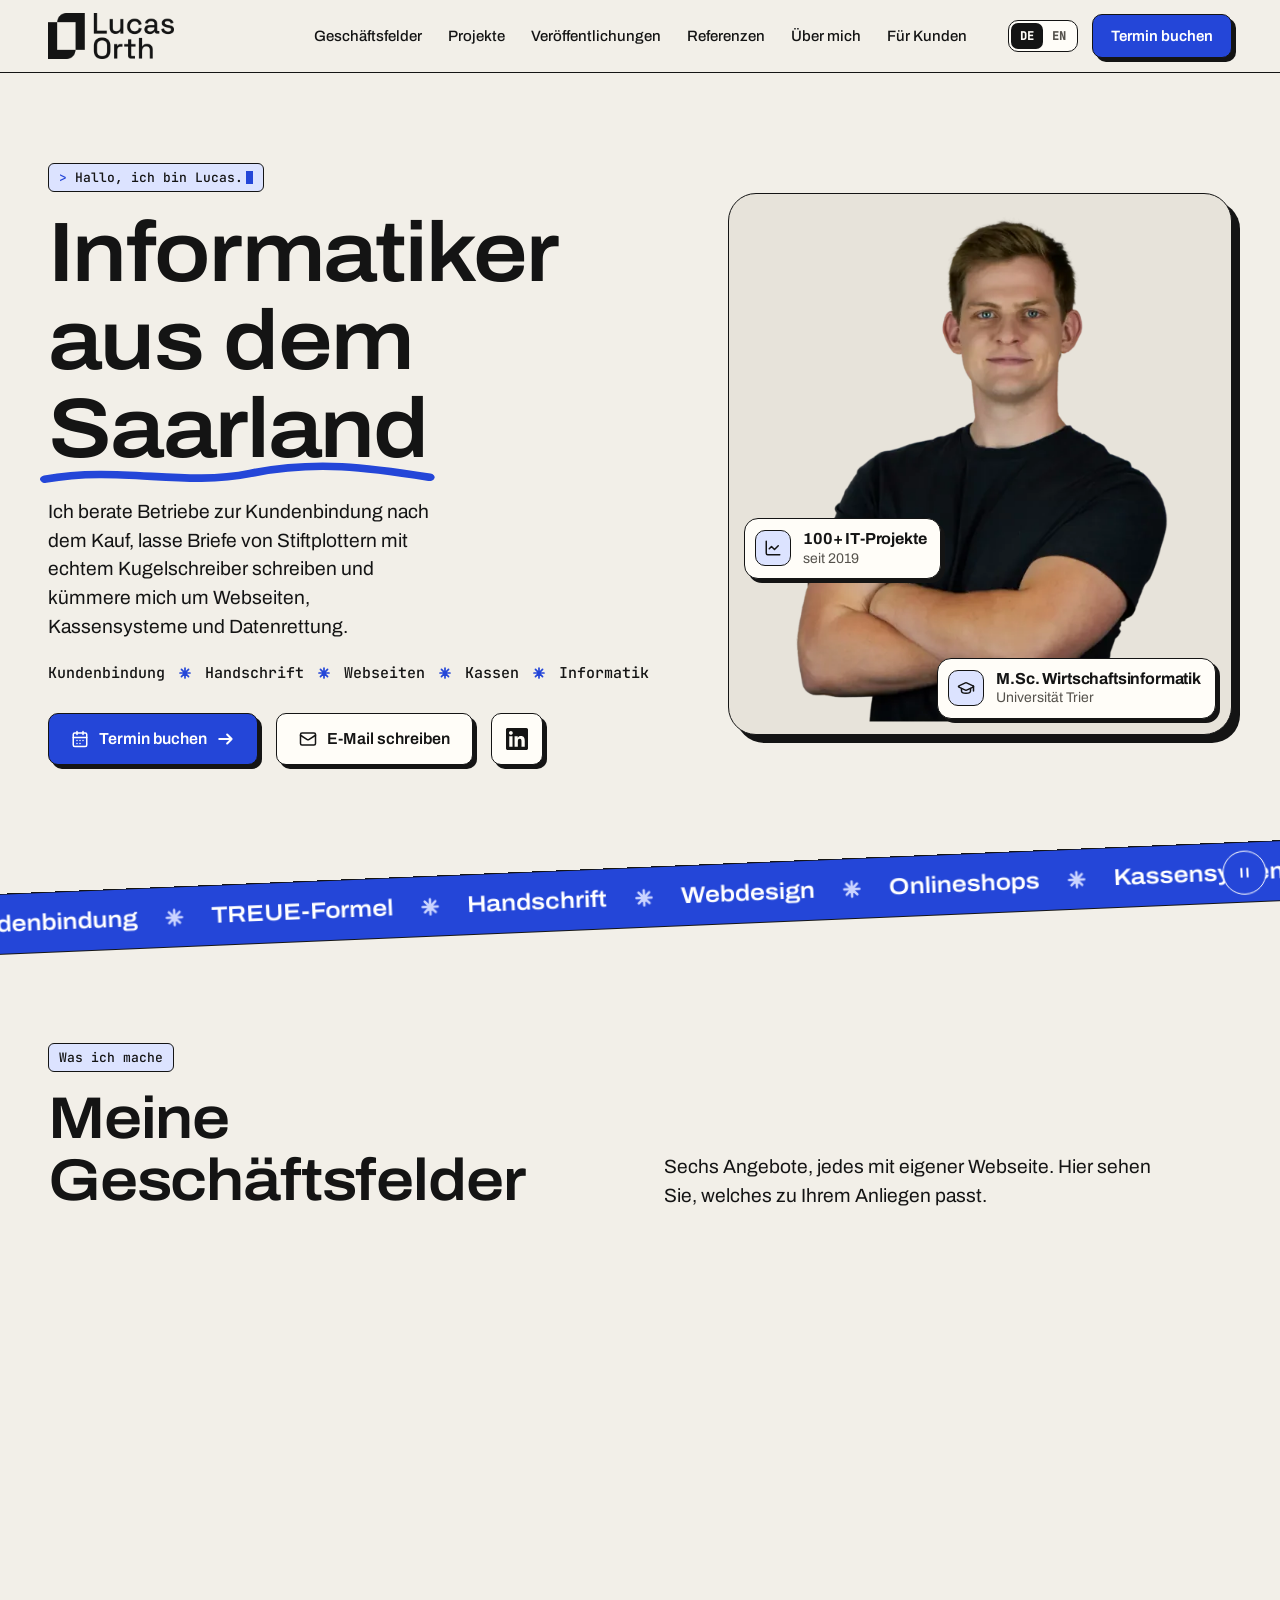
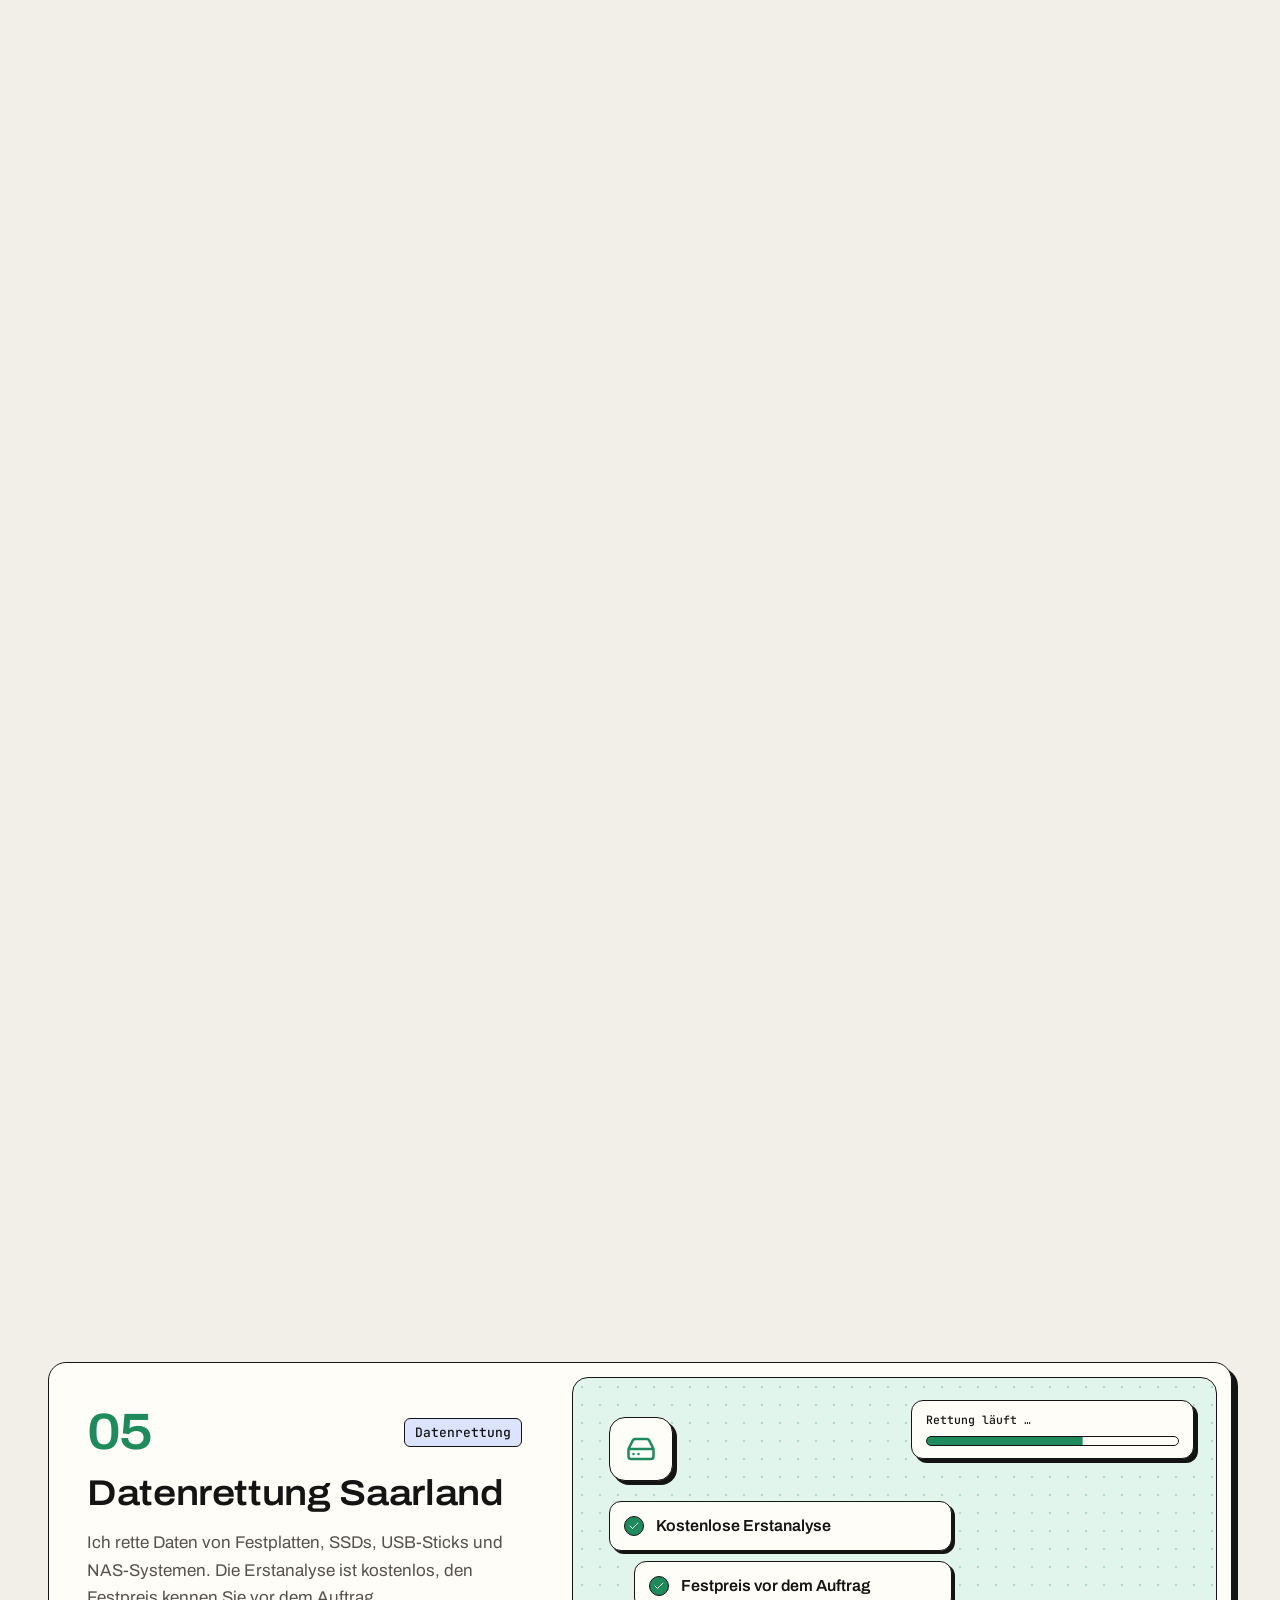
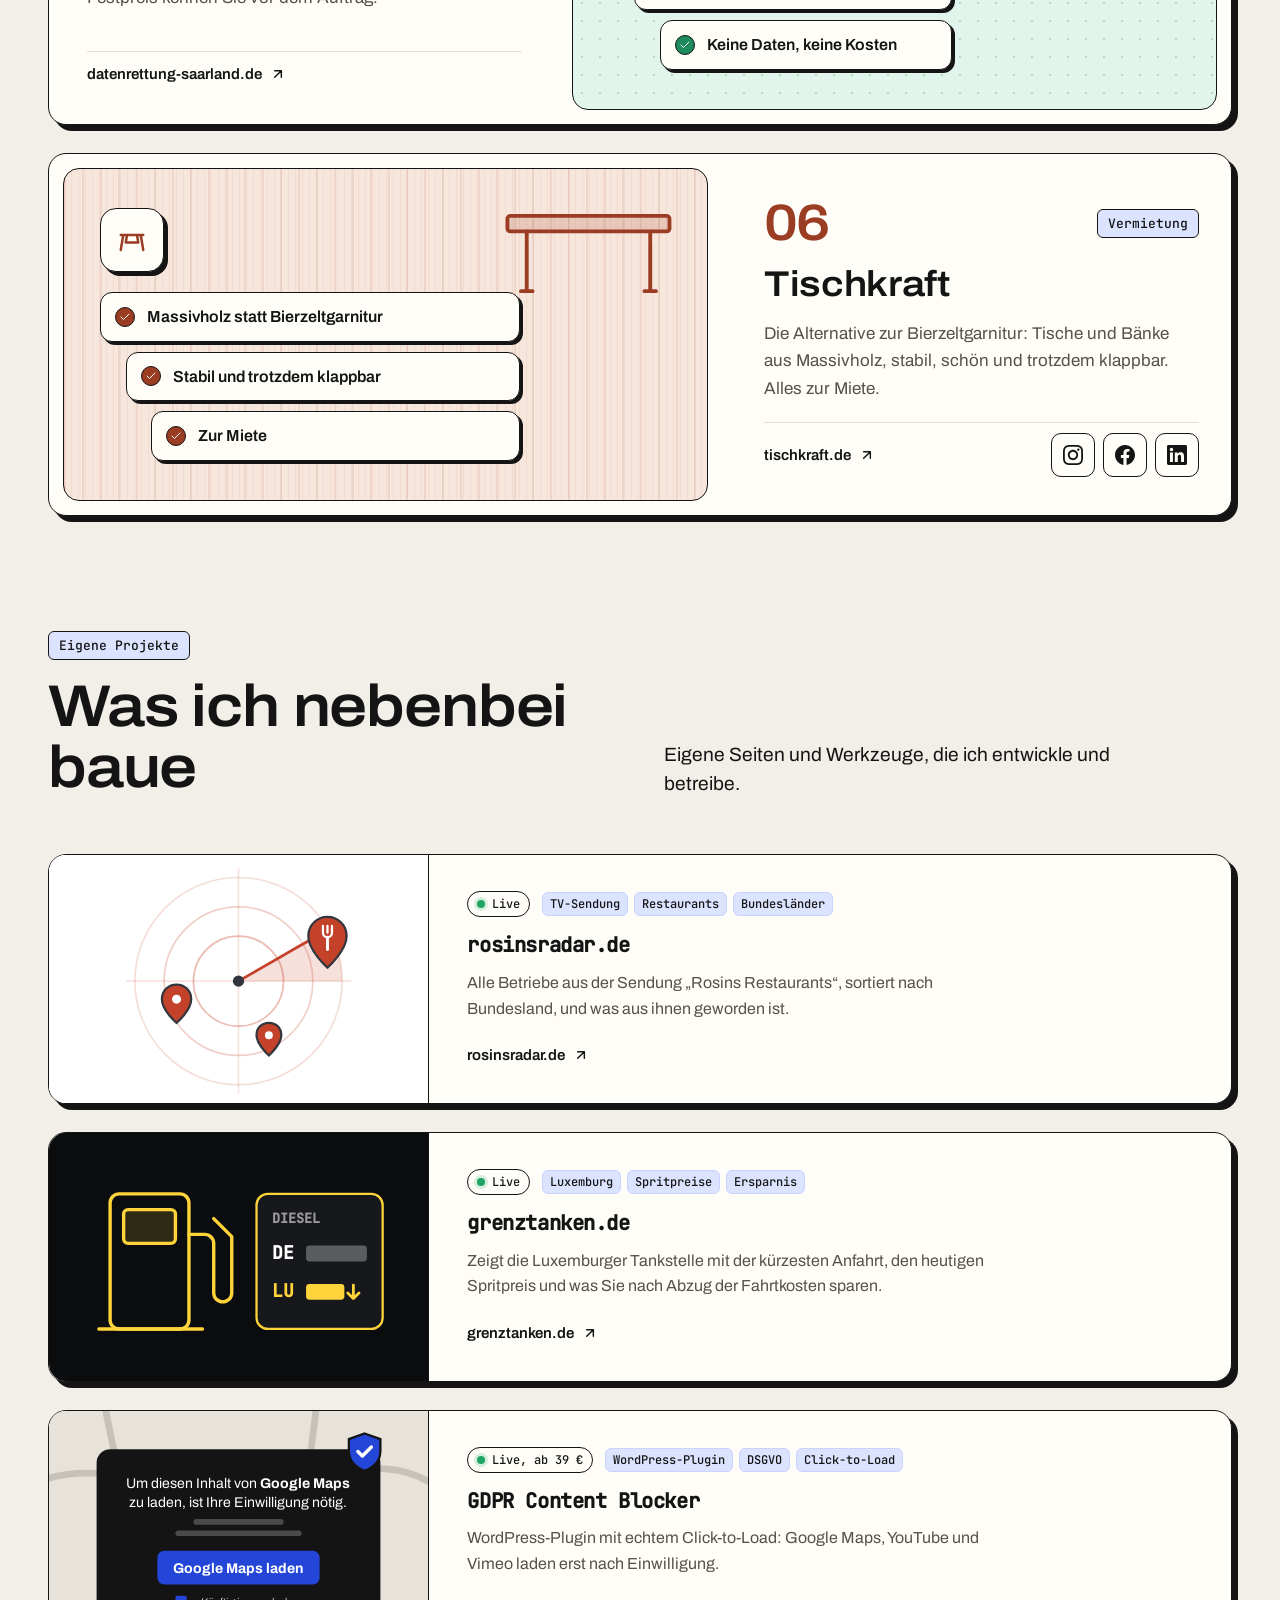
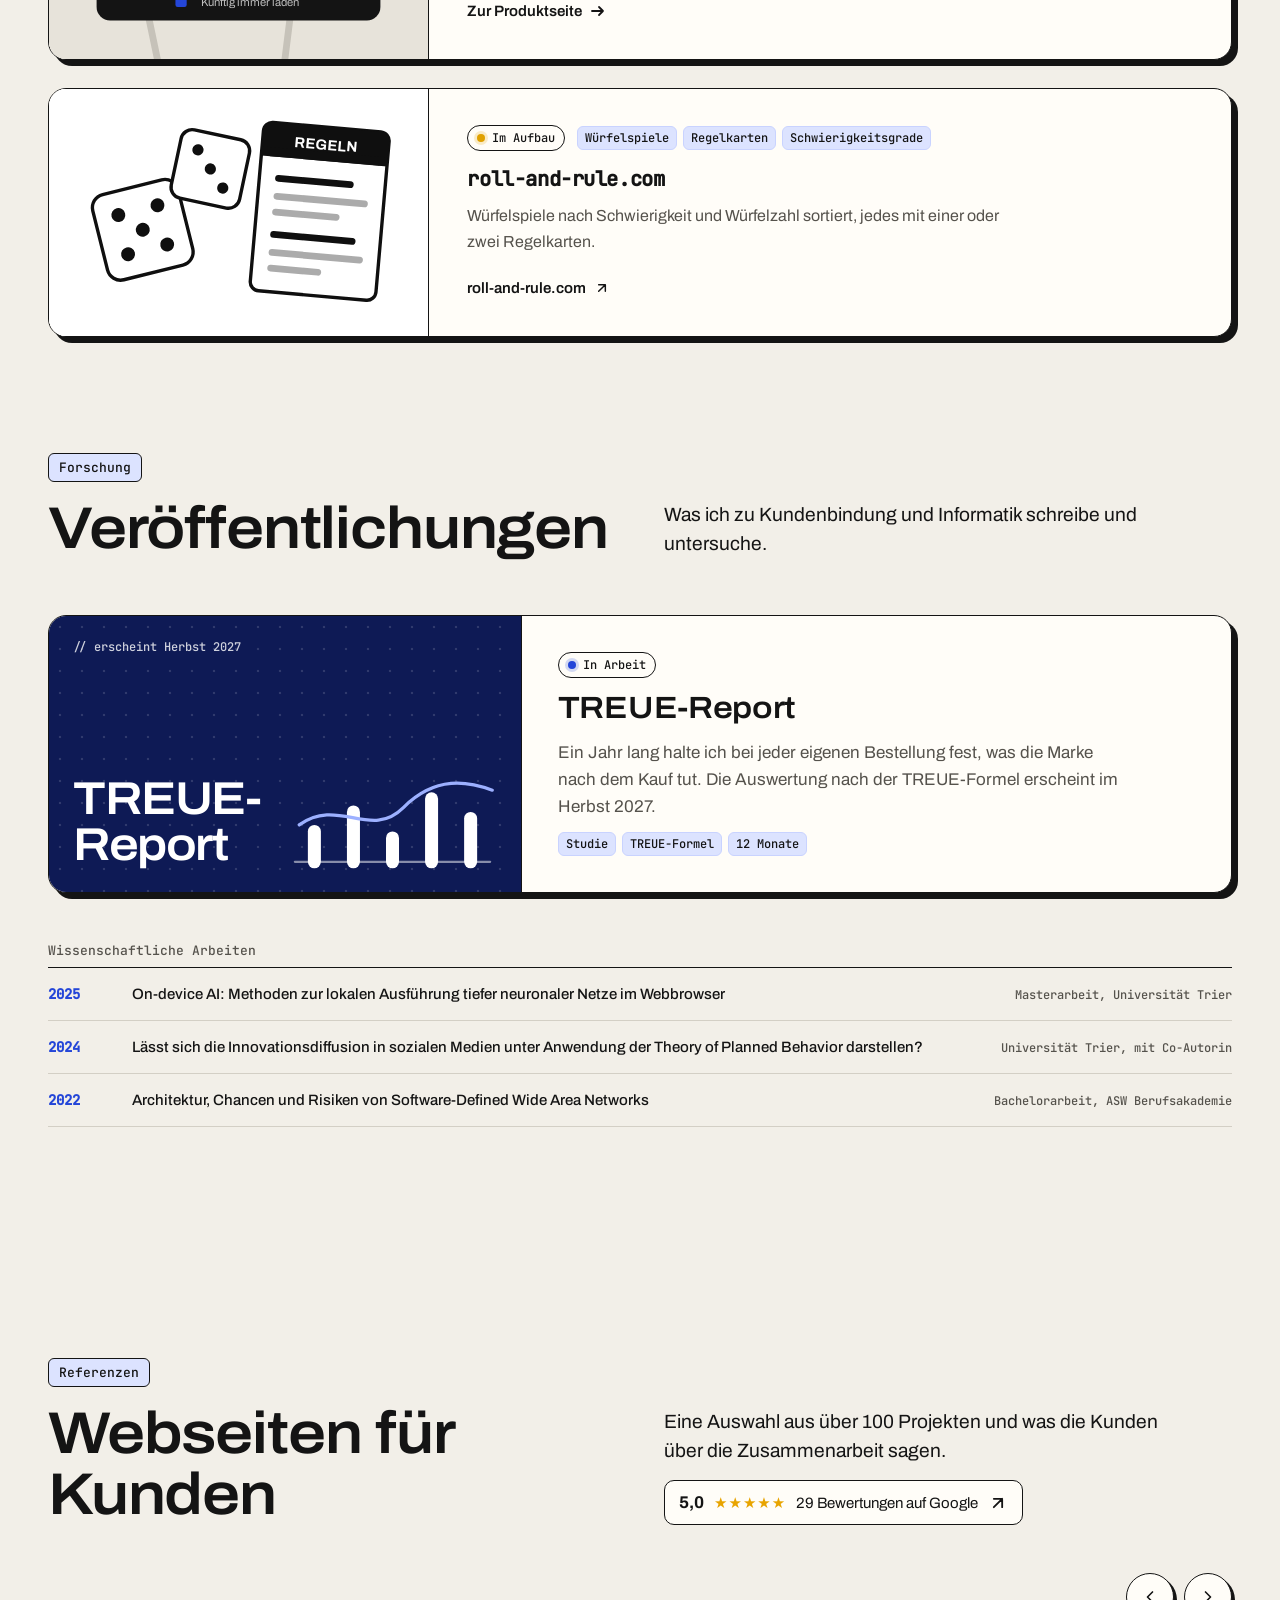
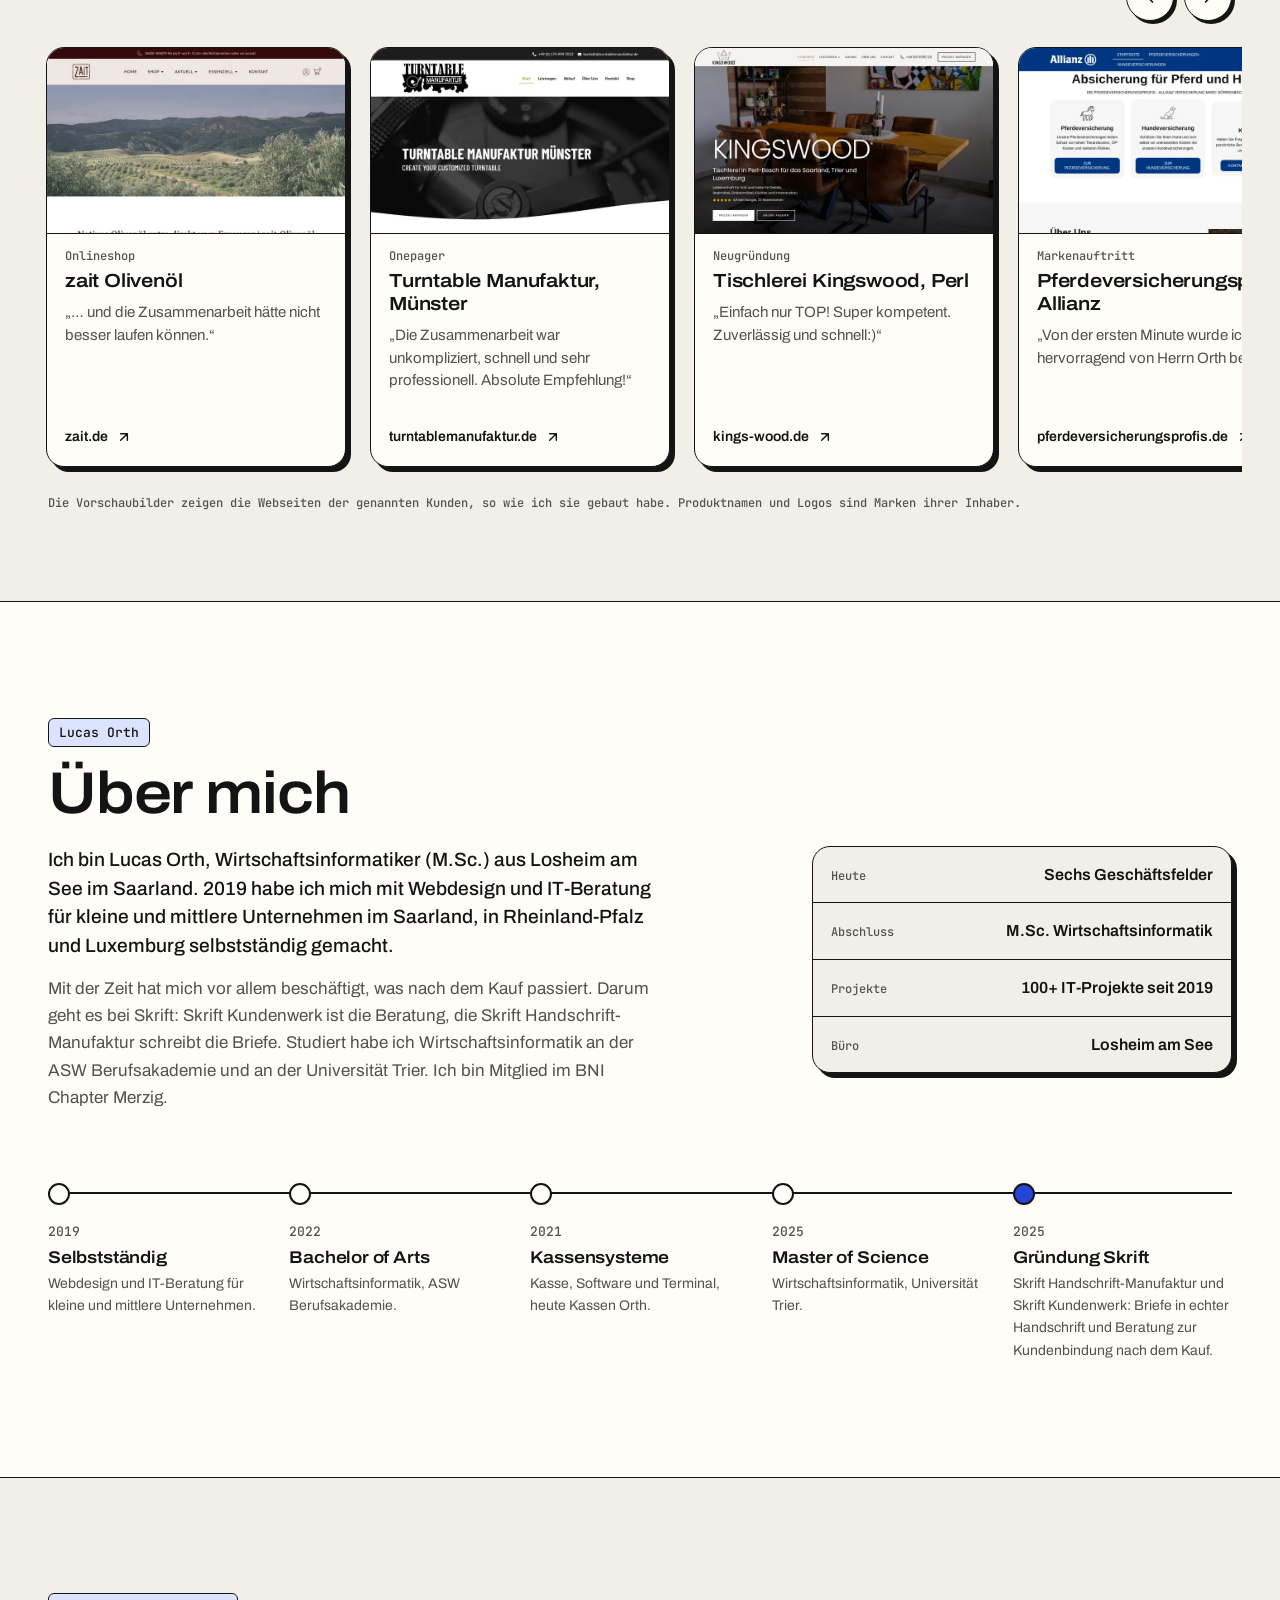
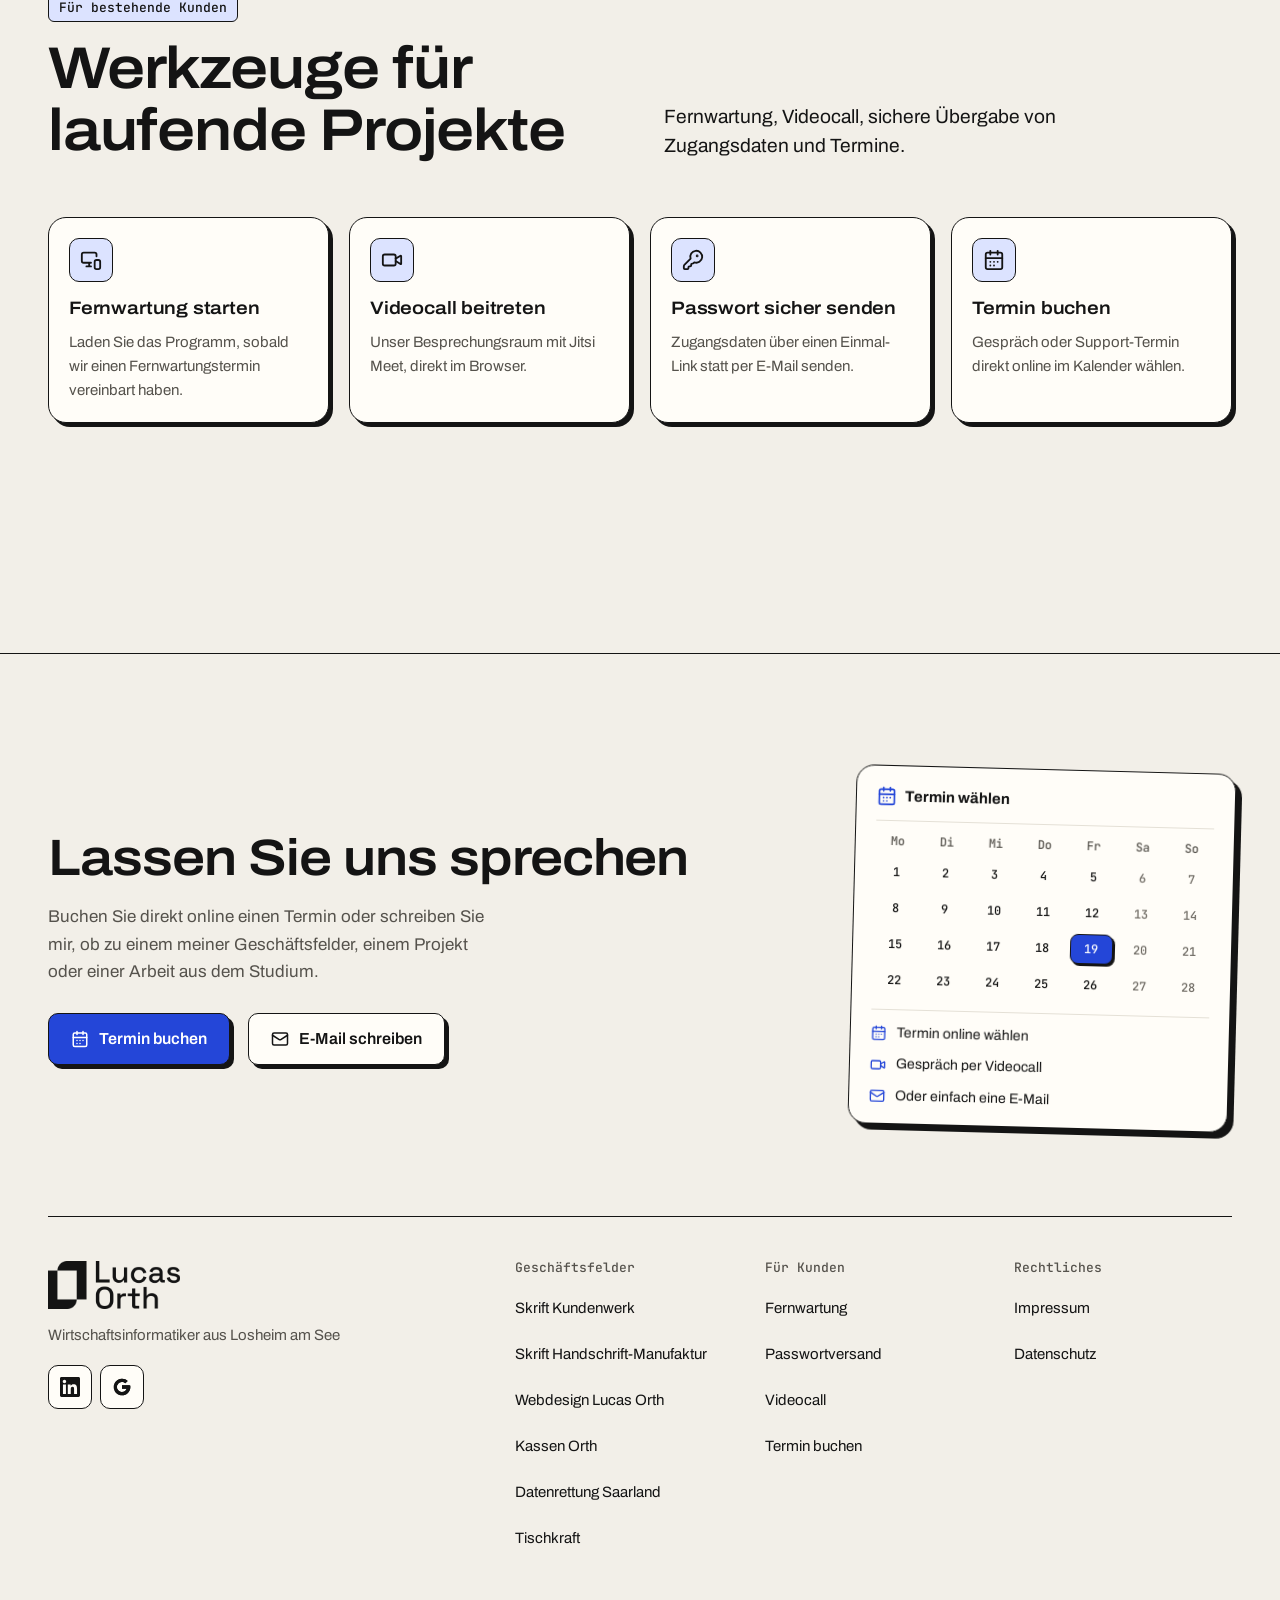
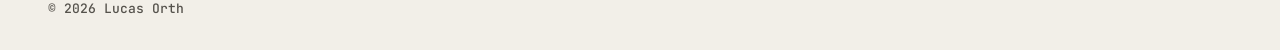
==== commit a5bdb907: "Stand von f56b705" ====
--- a/index.html
+++ b/index.html
@@ -7,9 +7,9 @@
 <meta name="theme-color" content="#f2efe8">
 <link rel="preload" href="/fonts/archivo-1.woff2" as="font" type="font/woff2" crossorigin>
 <link rel="preload" href="/fonts/jetbrains-mono-3.woff2" as="font" type="font/woff2" crossorigin>
-<link rel="stylesheet" href="/site.css?v=6f559010">
+<link rel="stylesheet" href="/site.css?v=76838624">
 <script>document.documentElement.className='js';try{if(localStorage.getItem('motion')==='off')document.documentElement.classList.add('no-motion')}catch(e){}</script>
-<script src="/site.js?v=6f559010" defer></script>
+<script src="/site.js?v=76838624" defer></script>
 <title>Lucas Orth: Wirtschaftsinformatiker in Losheim am See, Saarland</title>
 <meta name="description" content="Wirtschaftsinformatiker aus Losheim am See: Kundenbindung mit Skrift Kundenwerk, Briefe in echter Handschrift, Webseiten, Kassensysteme, Datenrettung und Tischkraft.">
 <meta property="og:type" content="website">
--- a/site.css
+++ b/site.css
@@ -651,3 +651,6 @@
 
 .foot__tagline{color:var(--muted);margin-top:14px;font-size:15px}
 .band.is-off .band__track{animation-play-state:paused}
+.legal__en{margin-top:56px;padding-top:32px;border-top:1.5px solid var(--soft)}
+.legal .legal__en-h{margin-top:0;font-size:clamp(26px,3vw,34px)}
+.legal h3{font-size:18px;margin:26px 0 8px}
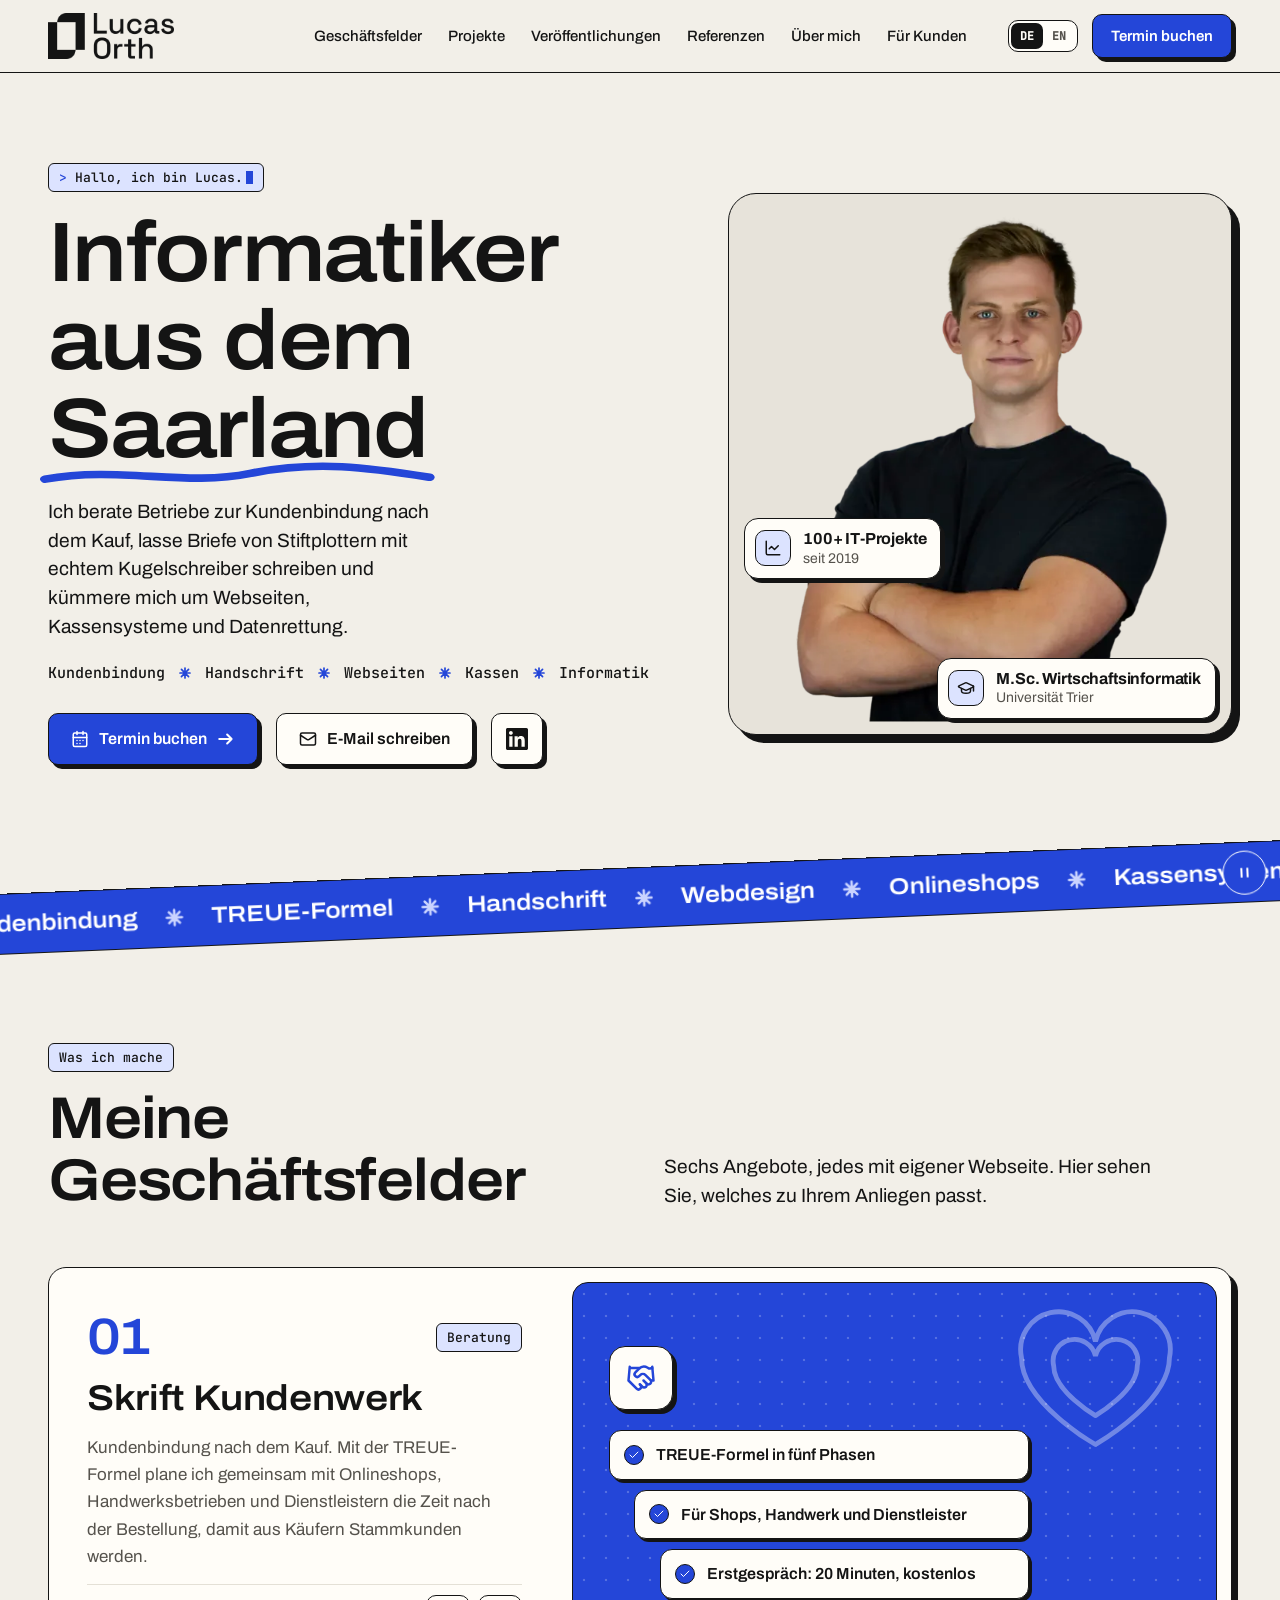
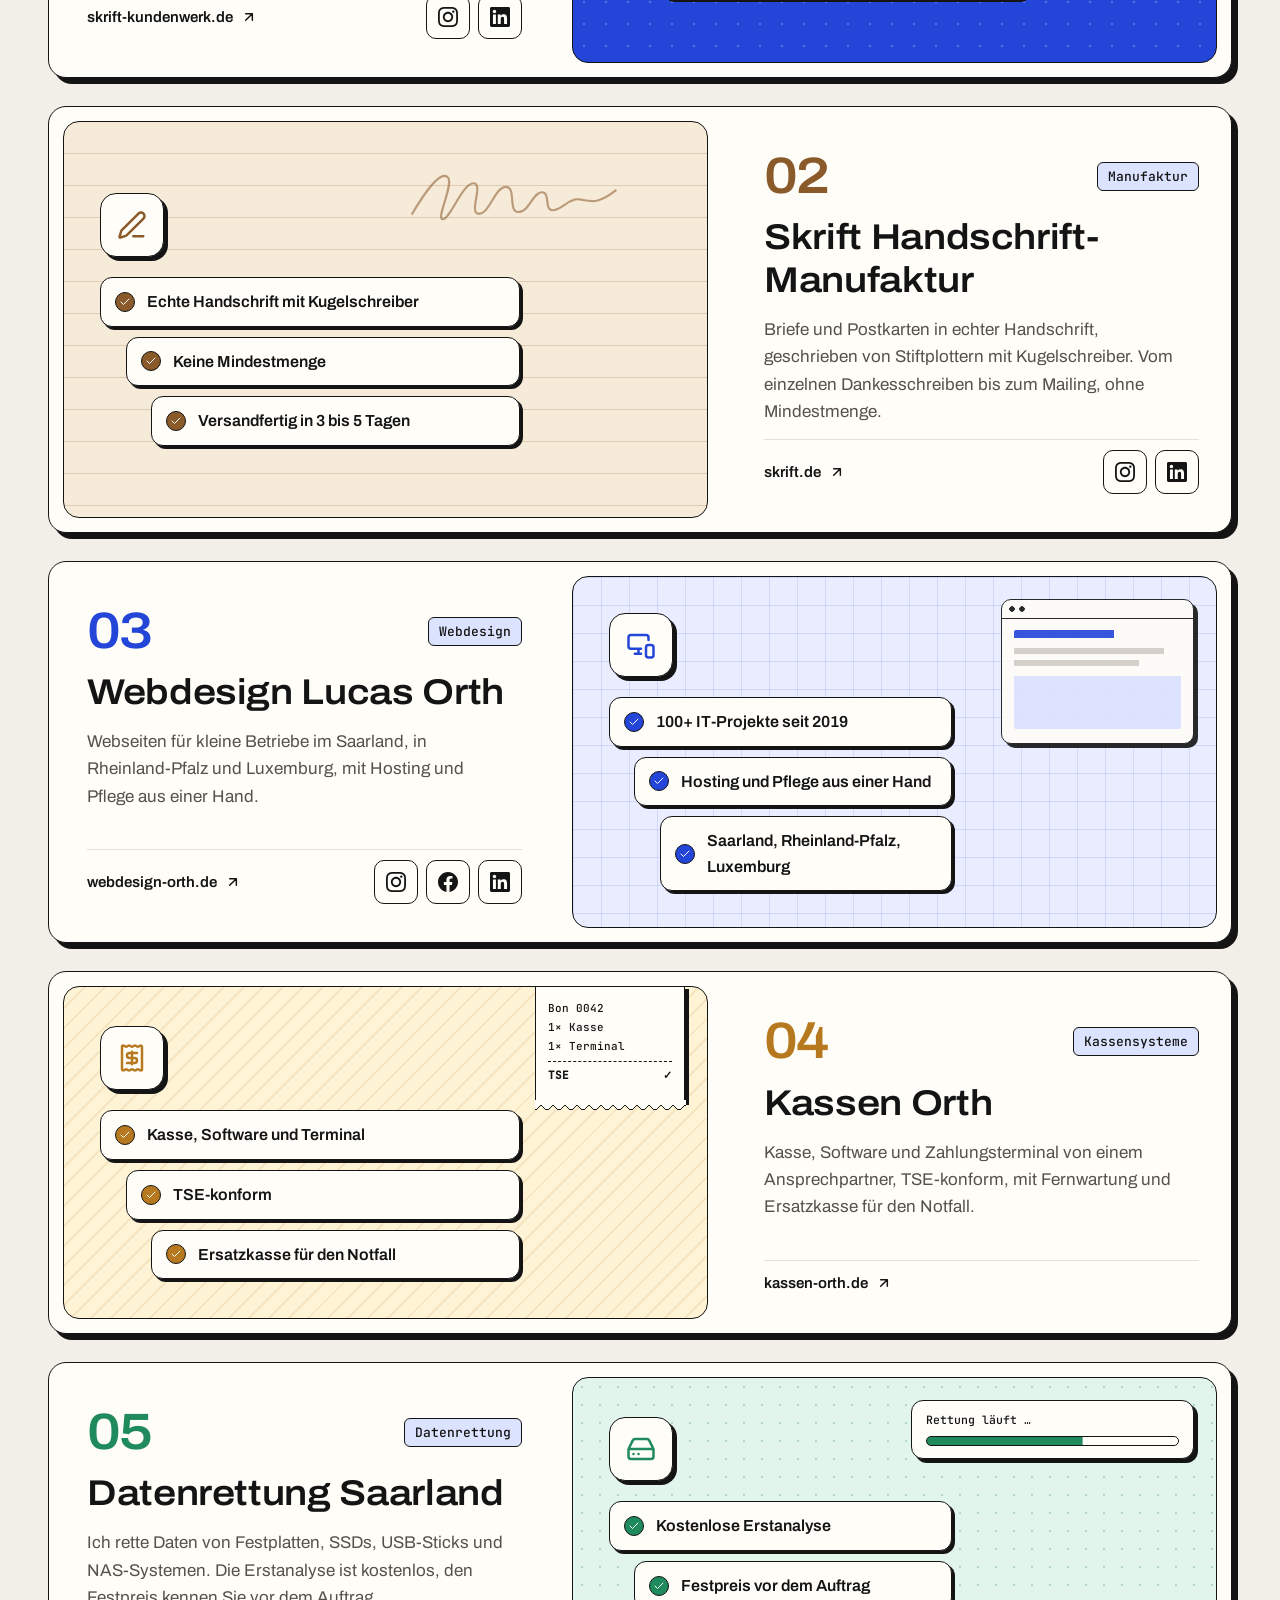
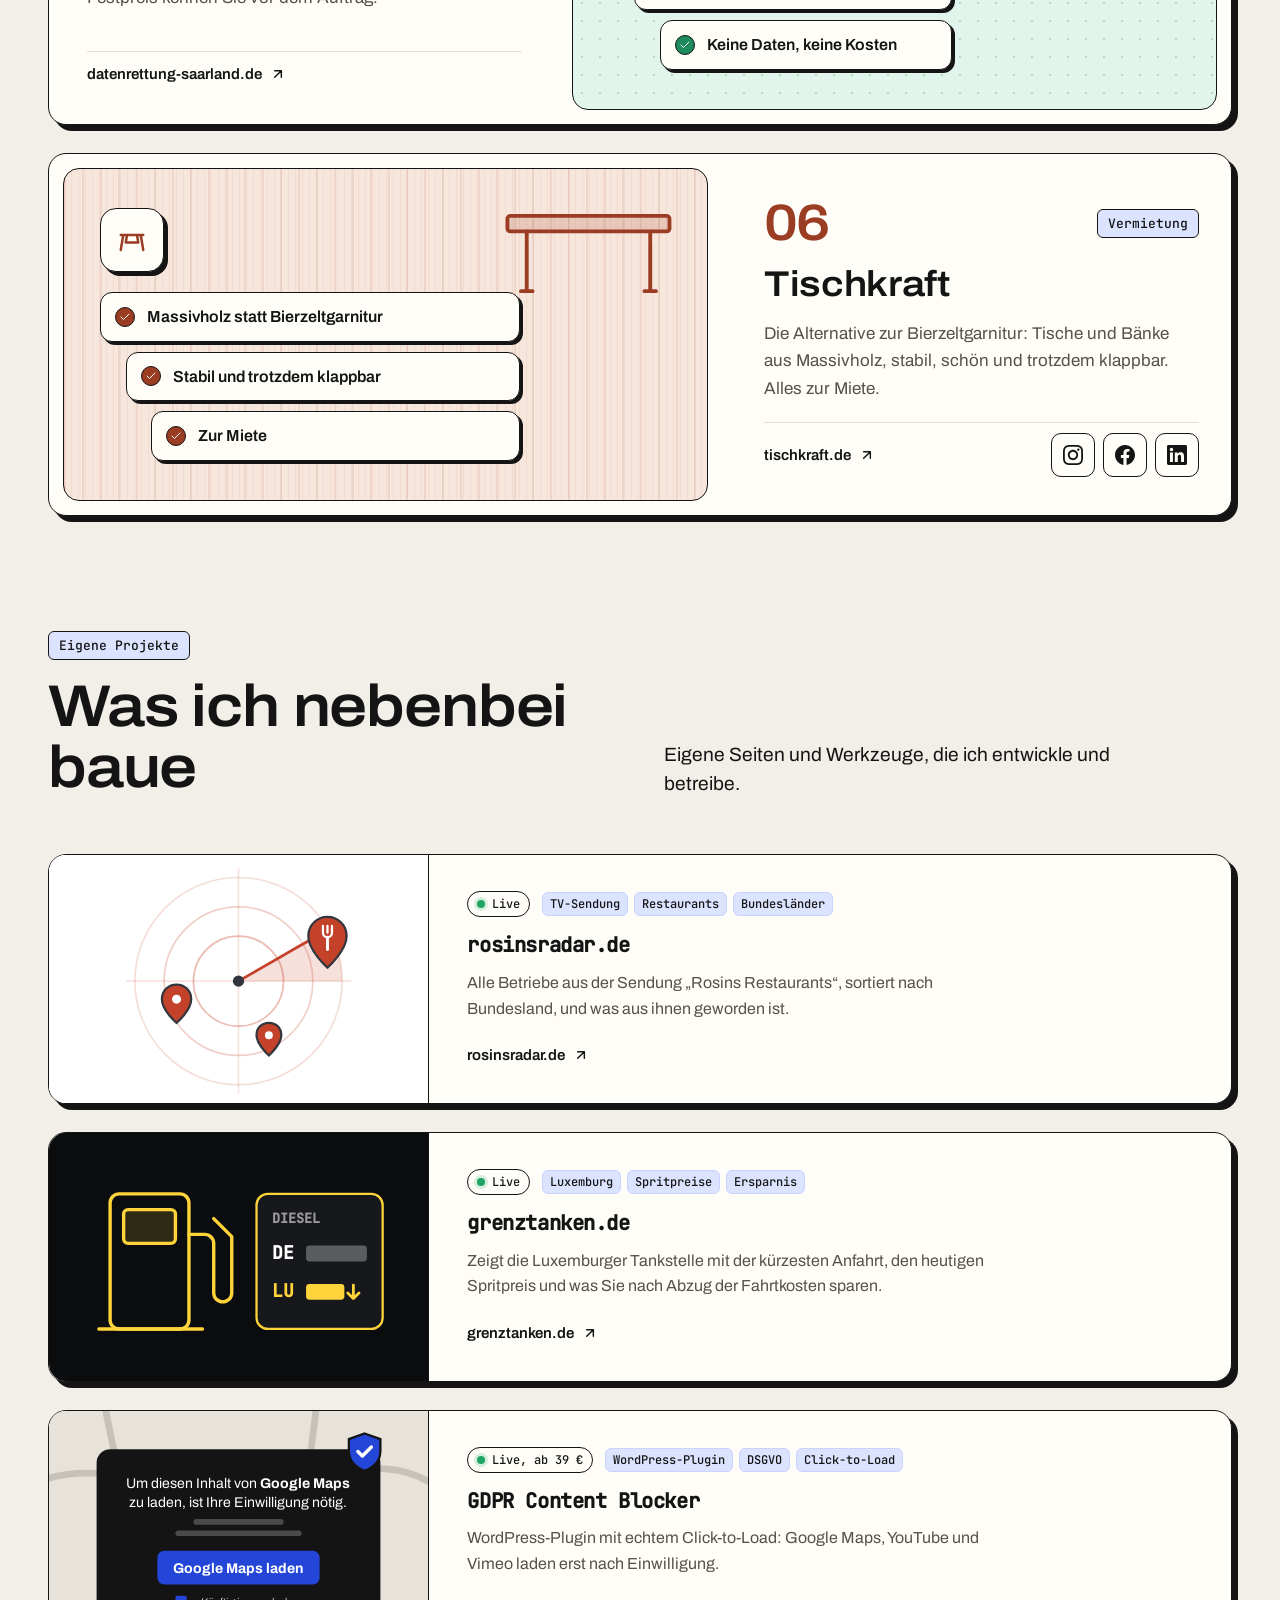
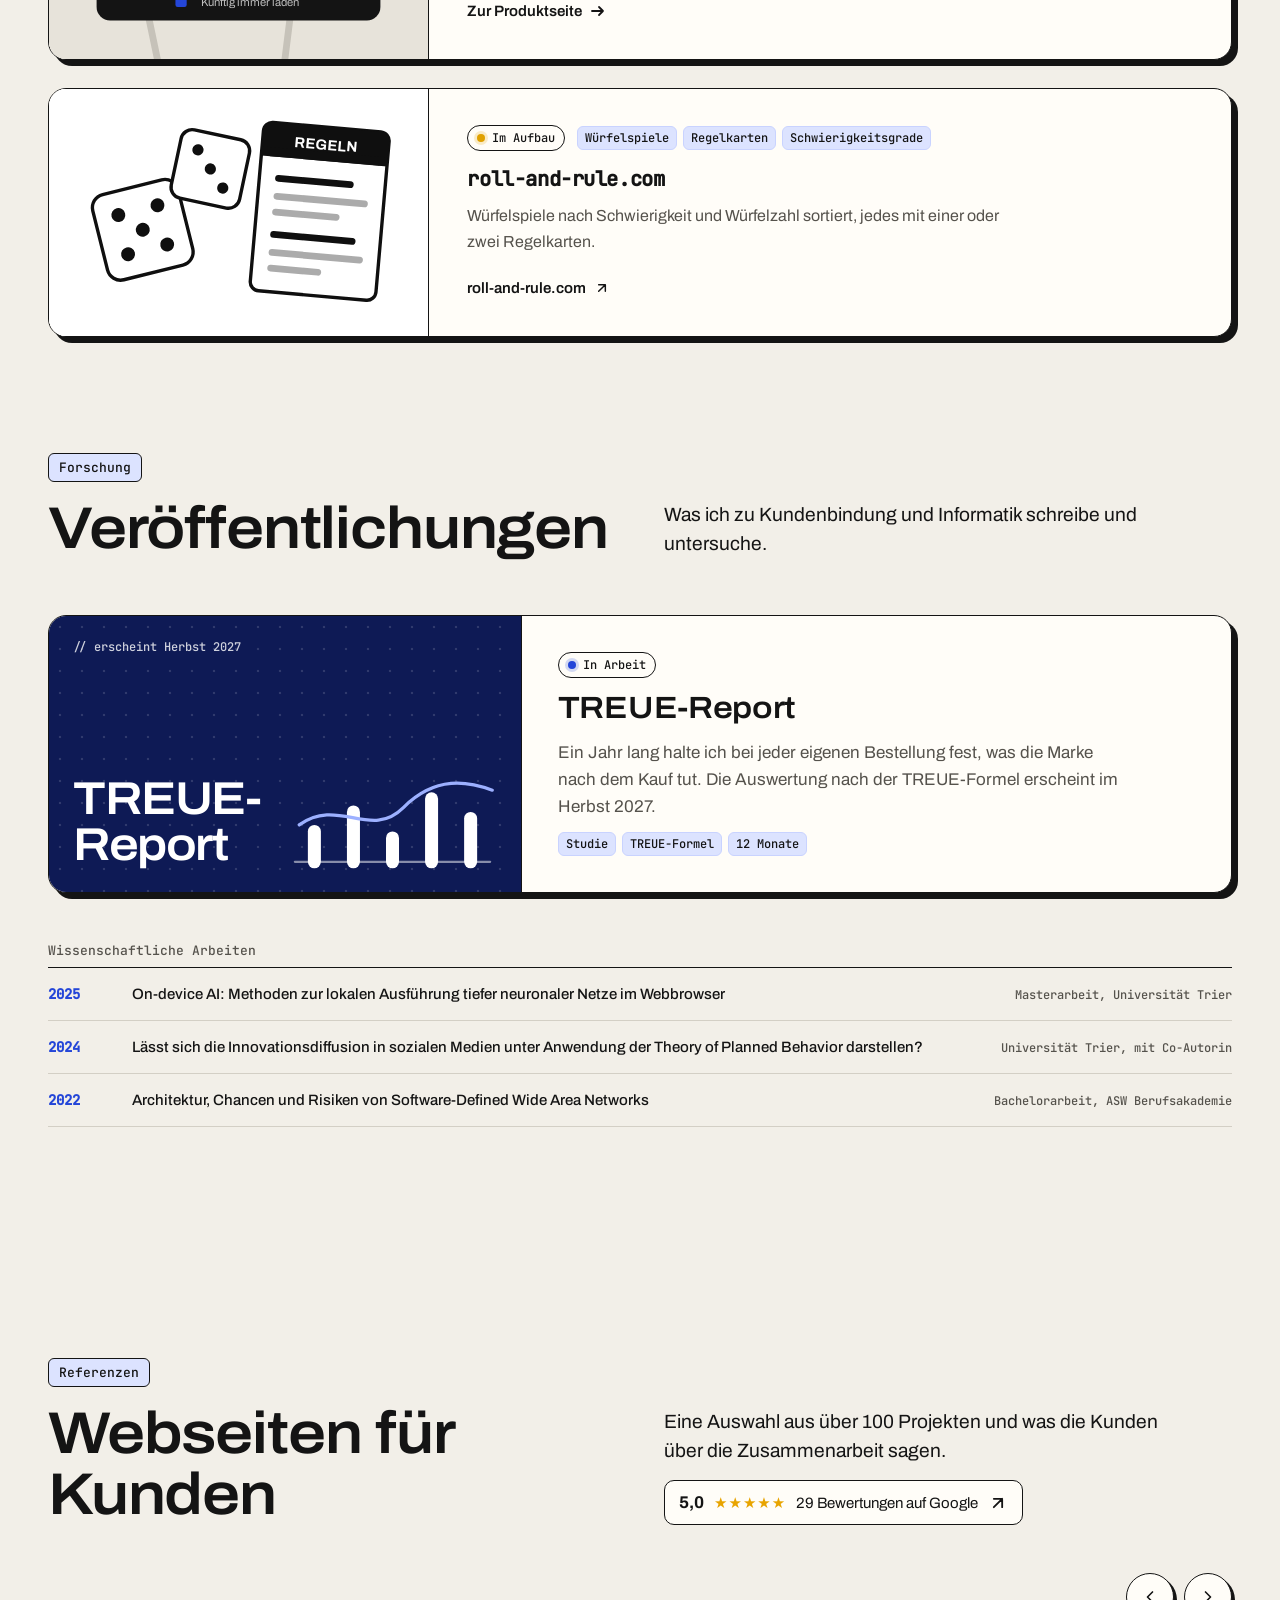
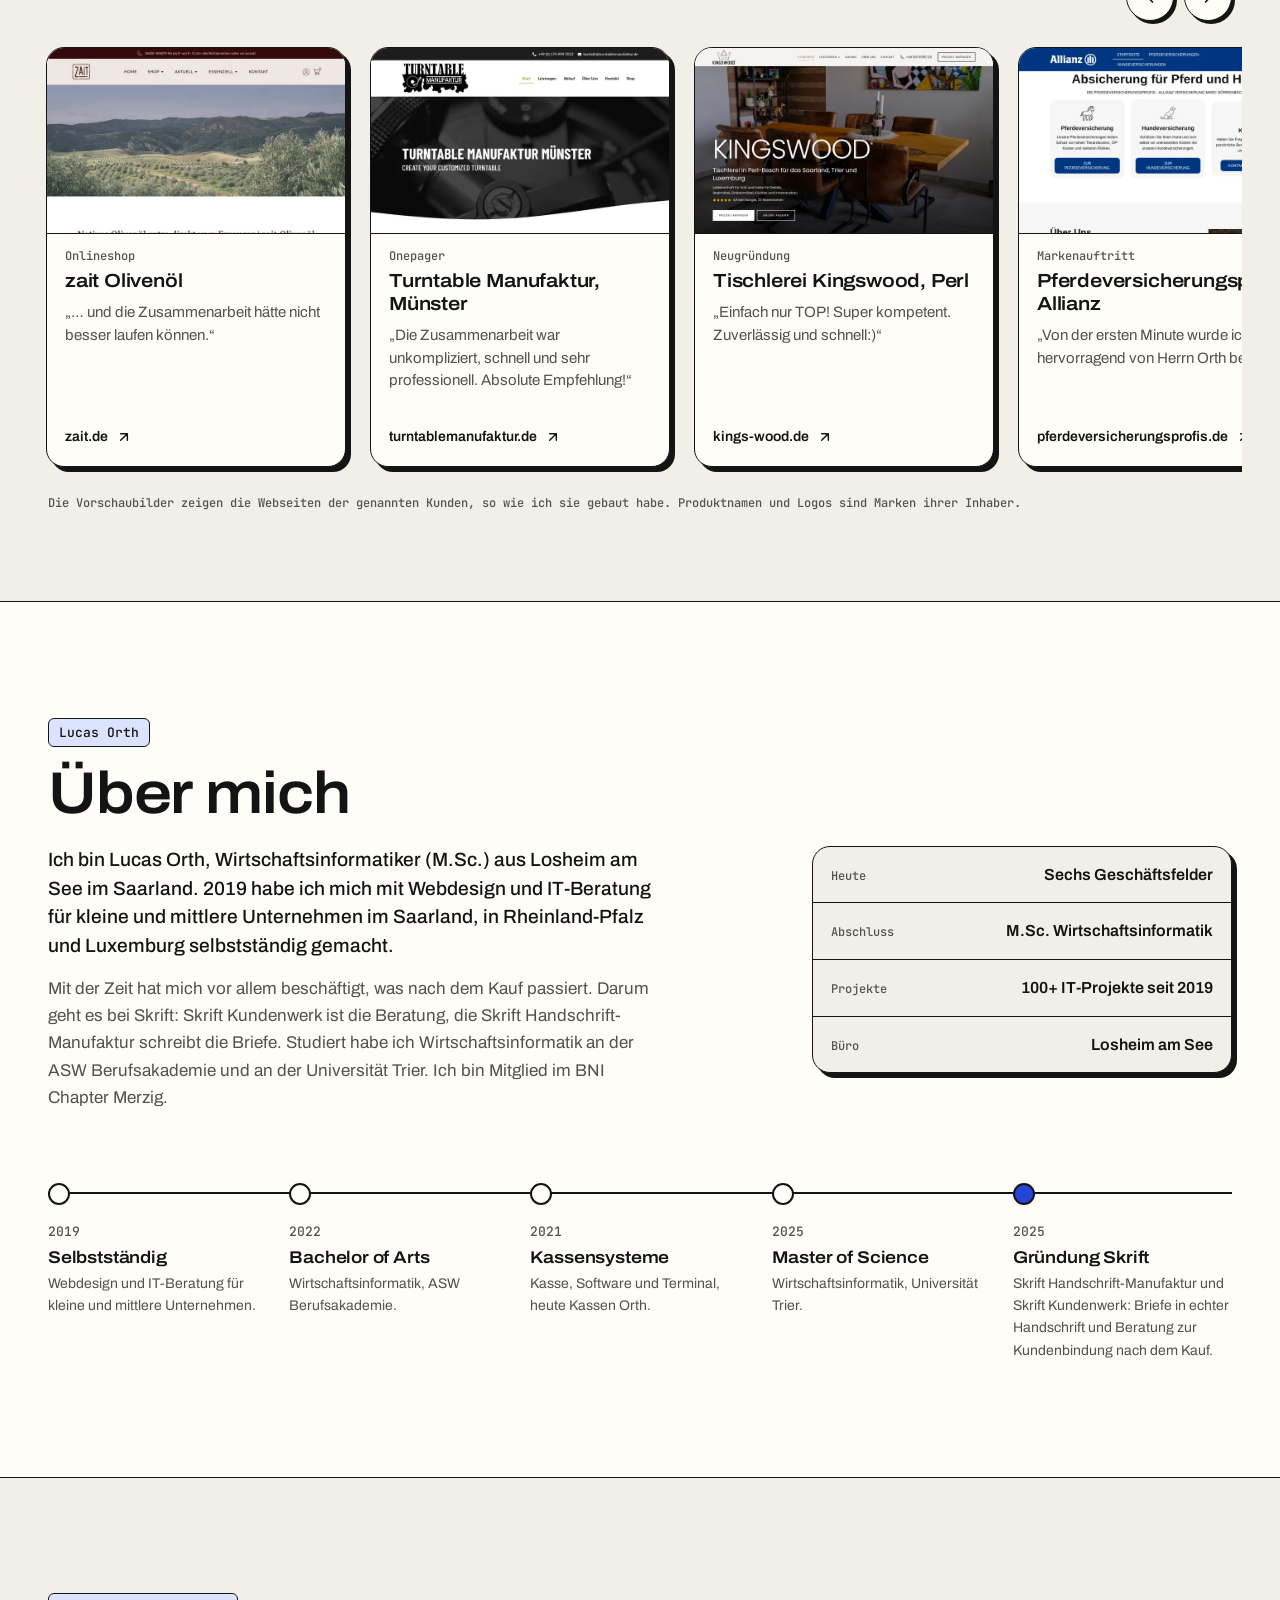
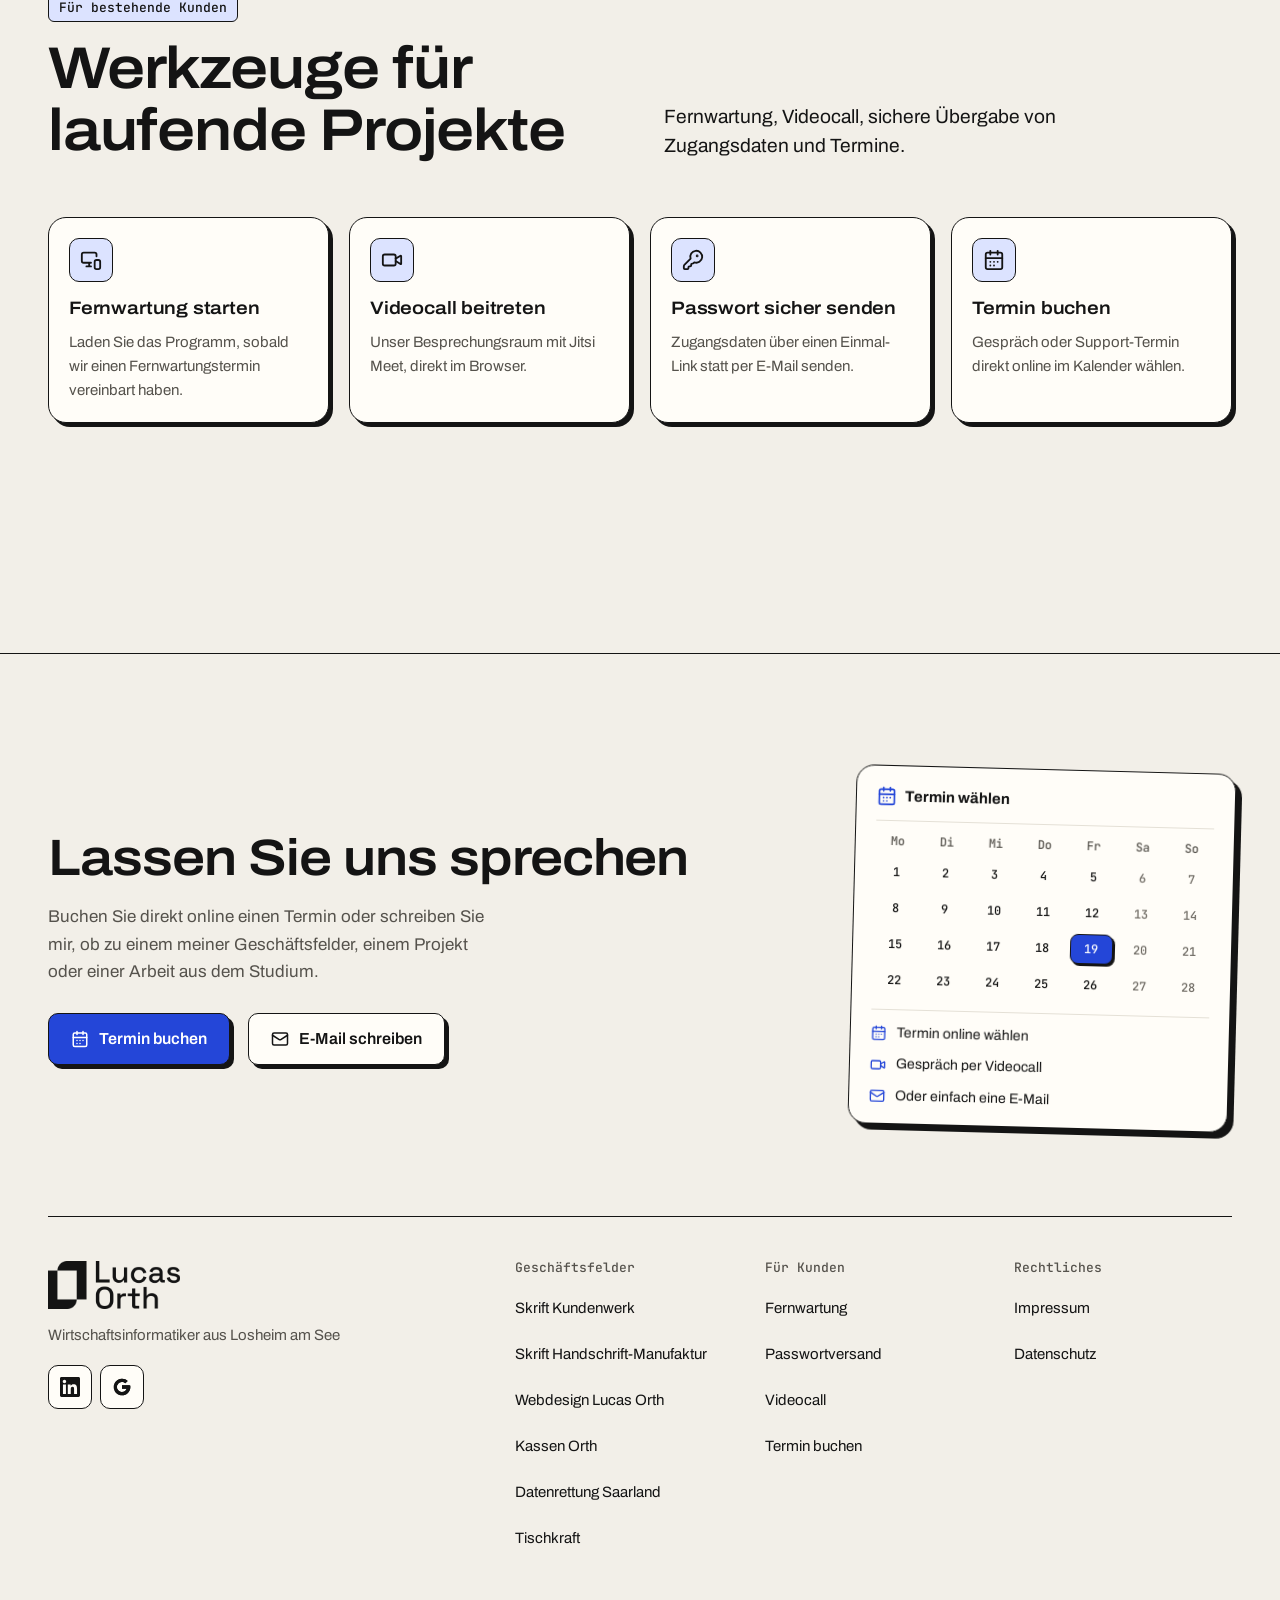
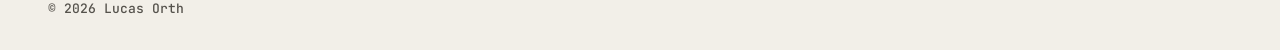
==== commit 29130ca7: "Stand von 01c6092" ====
--- a/index.html
+++ b/index.html
@@ -7,9 +7,9 @@
 <meta name="theme-color" content="#f2efe8">
 <link rel="preload" href="/fonts/archivo-1.woff2" as="font" type="font/woff2" crossorigin>
 <link rel="preload" href="/fonts/jetbrains-mono-3.woff2" as="font" type="font/woff2" crossorigin>
-<link rel="stylesheet" href="/site.css?v=76838624">
+<link rel="stylesheet" href="/site.css?v=96a4dd39">
 <script>document.documentElement.className='js';try{if(localStorage.getItem('motion')==='off')document.documentElement.classList.add('no-motion')}catch(e){}</script>
-<script src="/site.js?v=76838624" defer></script>
+<script src="/site.js?v=96a4dd39" defer></script>
 <title>Lucas Orth: Wirtschaftsinformatiker in Losheim am See, Saarland</title>
 <meta name="description" content="Wirtschaftsinformatiker aus Losheim am See: Kundenbindung mit Skrift Kundenwerk, Briefe in echter Handschrift, Webseiten, Kassensysteme, Datenrettung und Tischkraft.">
 <meta property="og:type" content="website">
--- a/site.css
+++ b/site.css
@@ -651,6 +651,8 @@
 
 .foot__tagline{color:var(--muted);margin-top:14px;font-size:15px}
 .band.is-off .band__track{animation-play-state:paused}
-.legal__en{margin-top:56px;padding-top:32px;border-top:1.5px solid var(--soft)}
-.legal .legal__en-h{margin-top:0;font-size:clamp(26px,3vw,34px)}
 .legal h3{font-size:18px;margin:26px 0 8px}
+.legal h4{font-size:16px;margin:20px 0 6px}
+.legal ul{margin:0 0 12px 1.2em;line-height:1.65}
+.legal a{overflow-wrap:anywhere}
+.legal h2{font-size:clamp(22px,2.6vw,27px);margin:44px 0 12px}
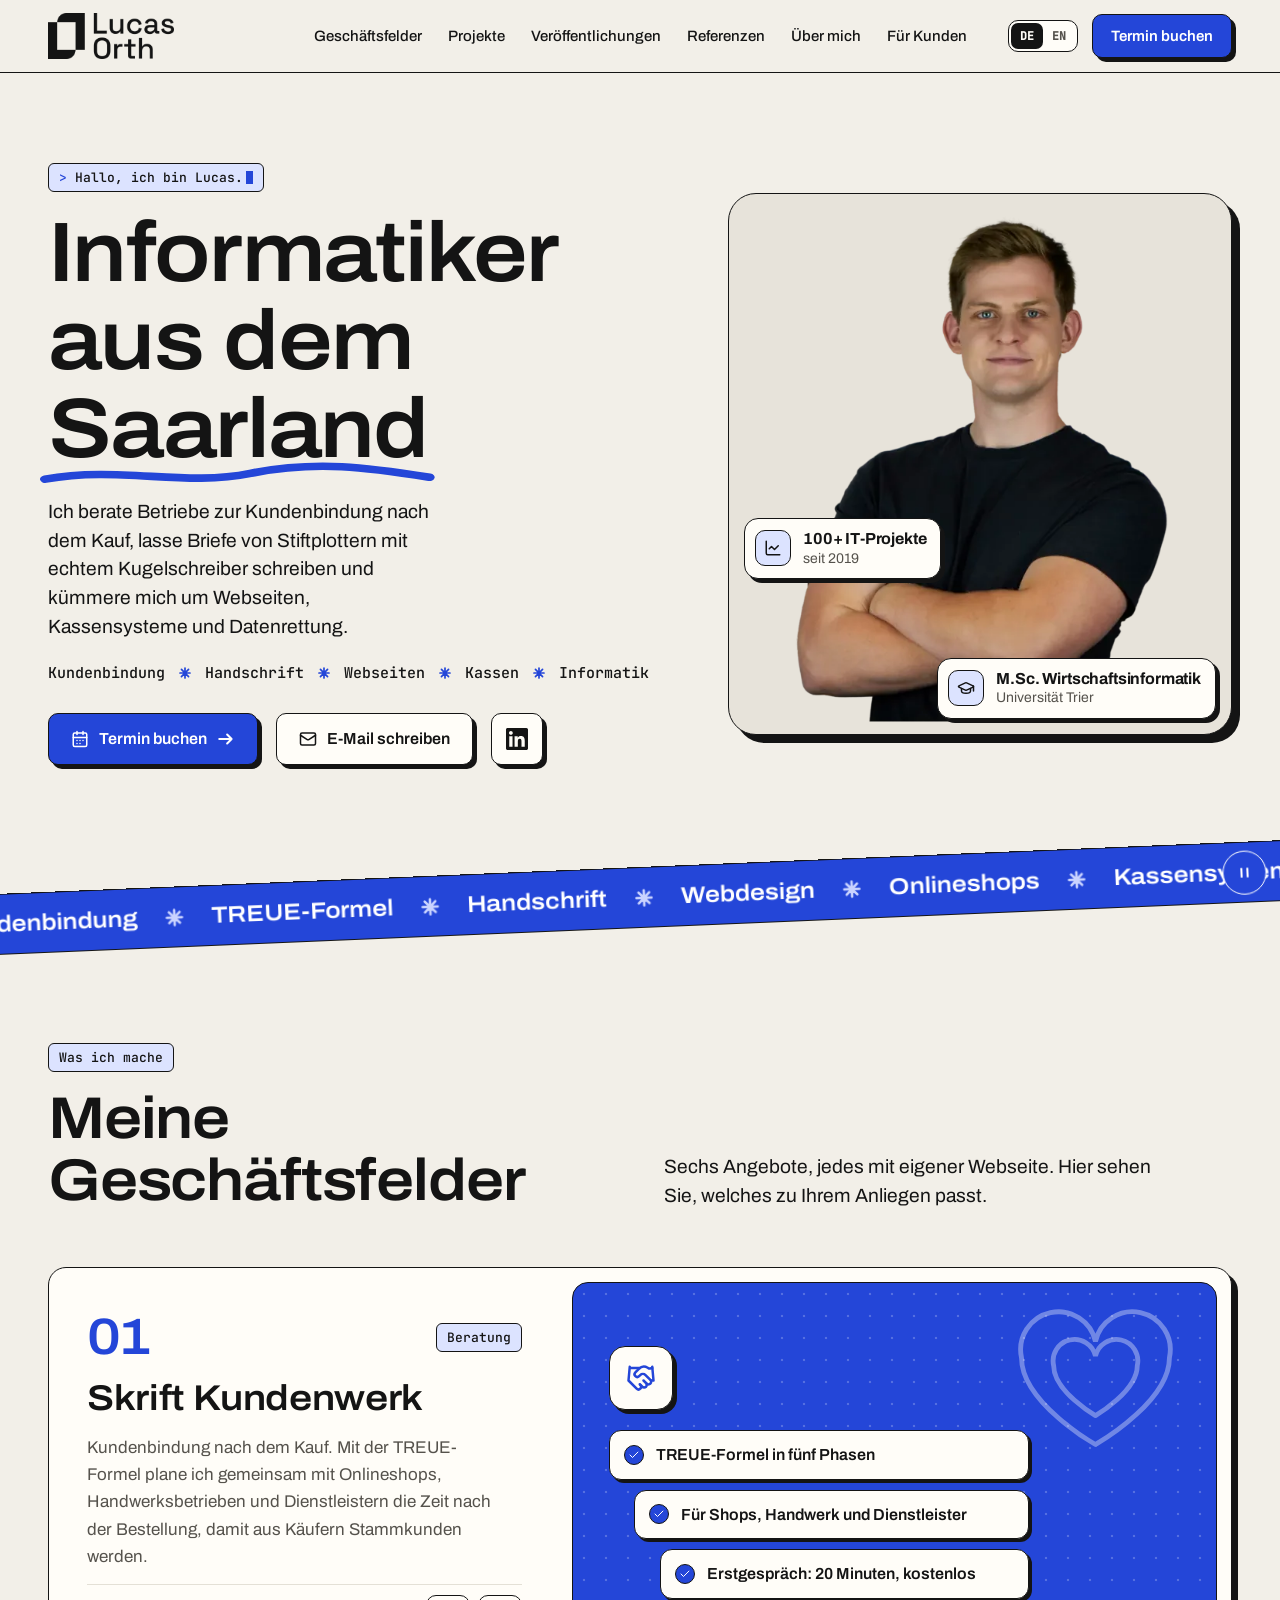
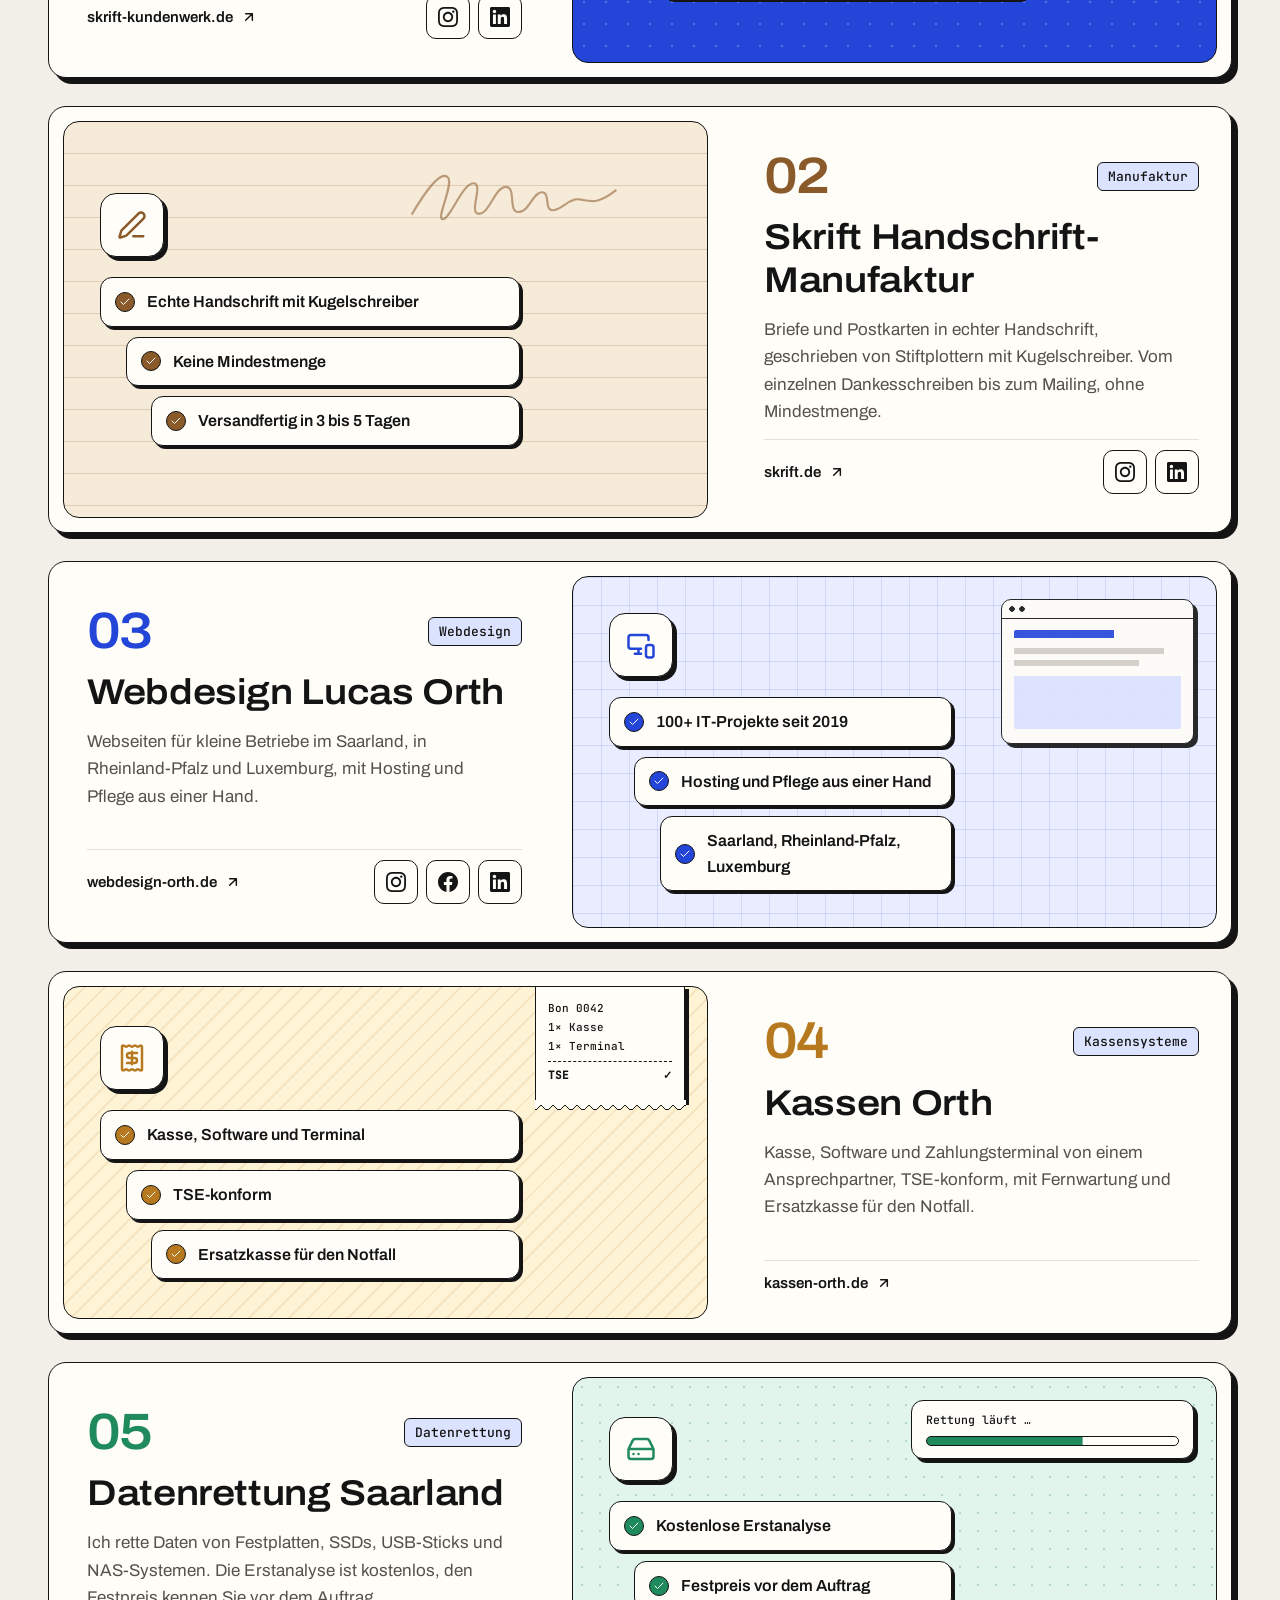
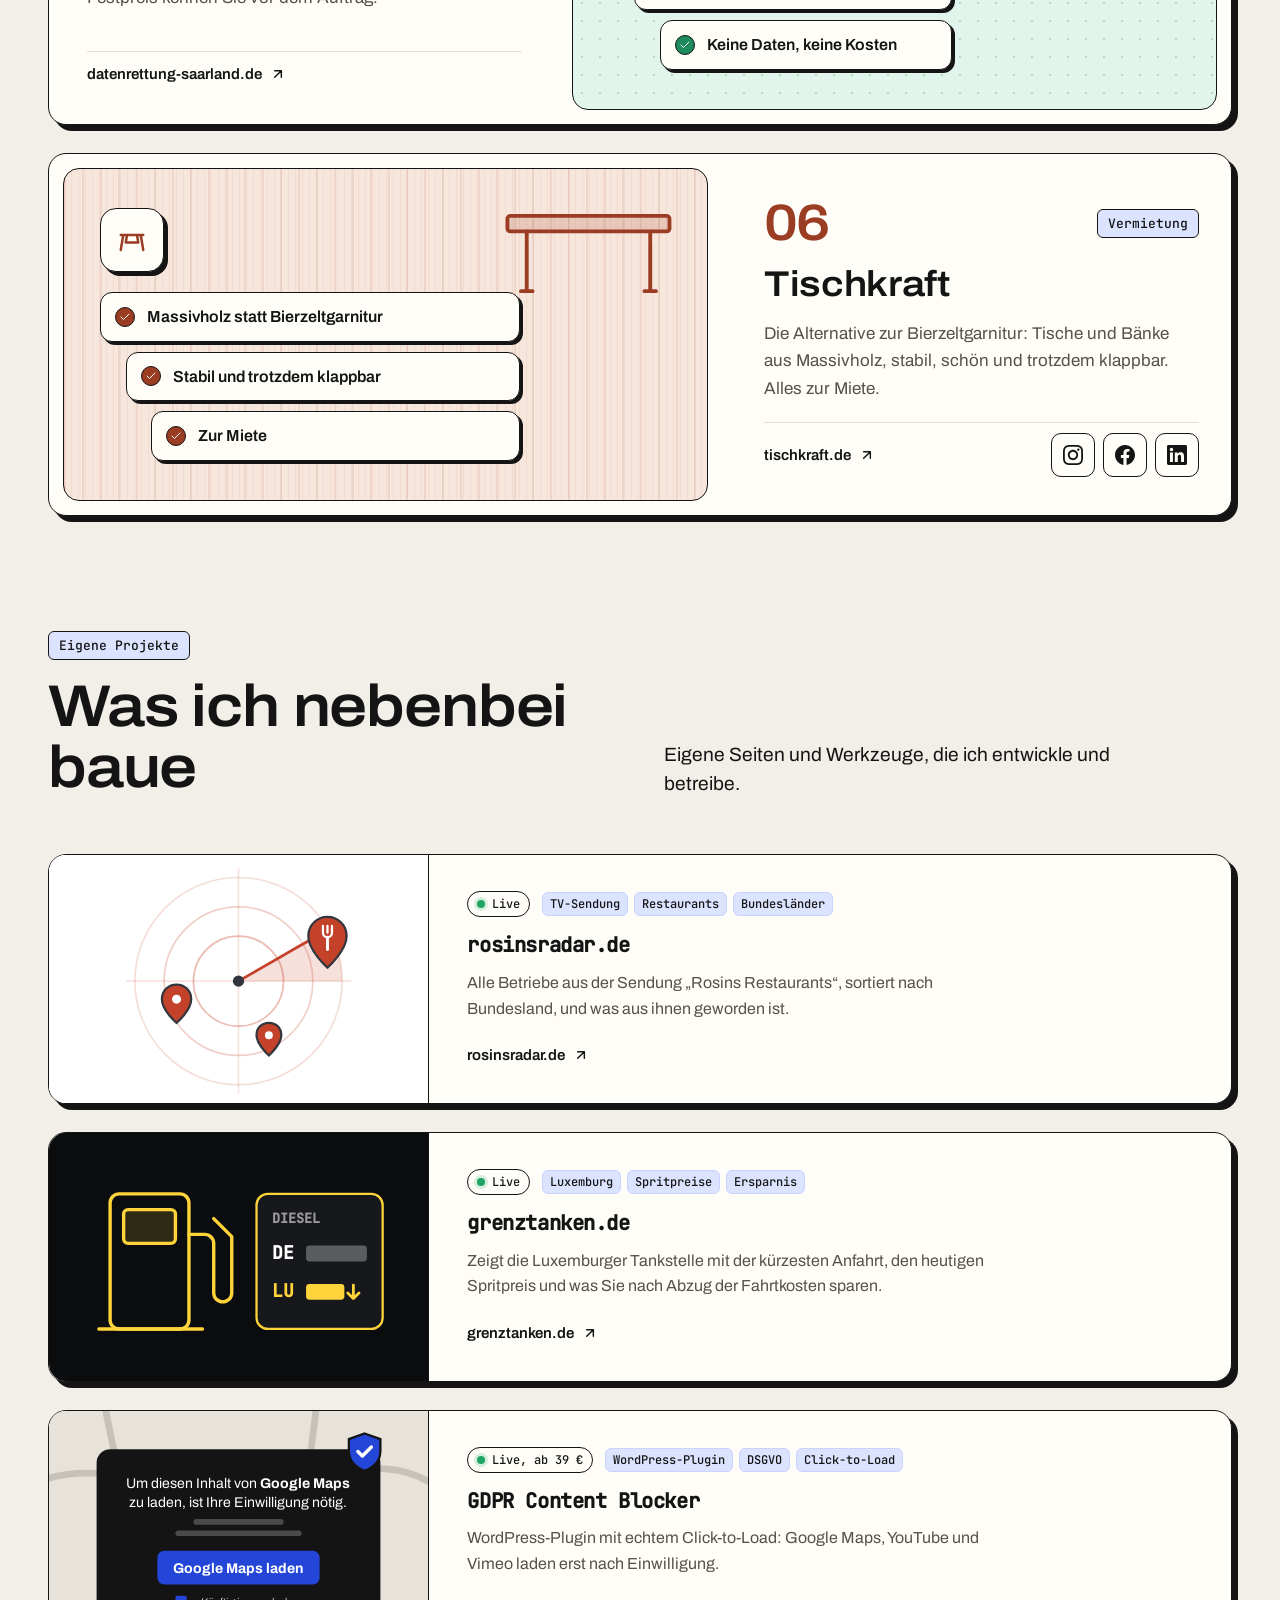
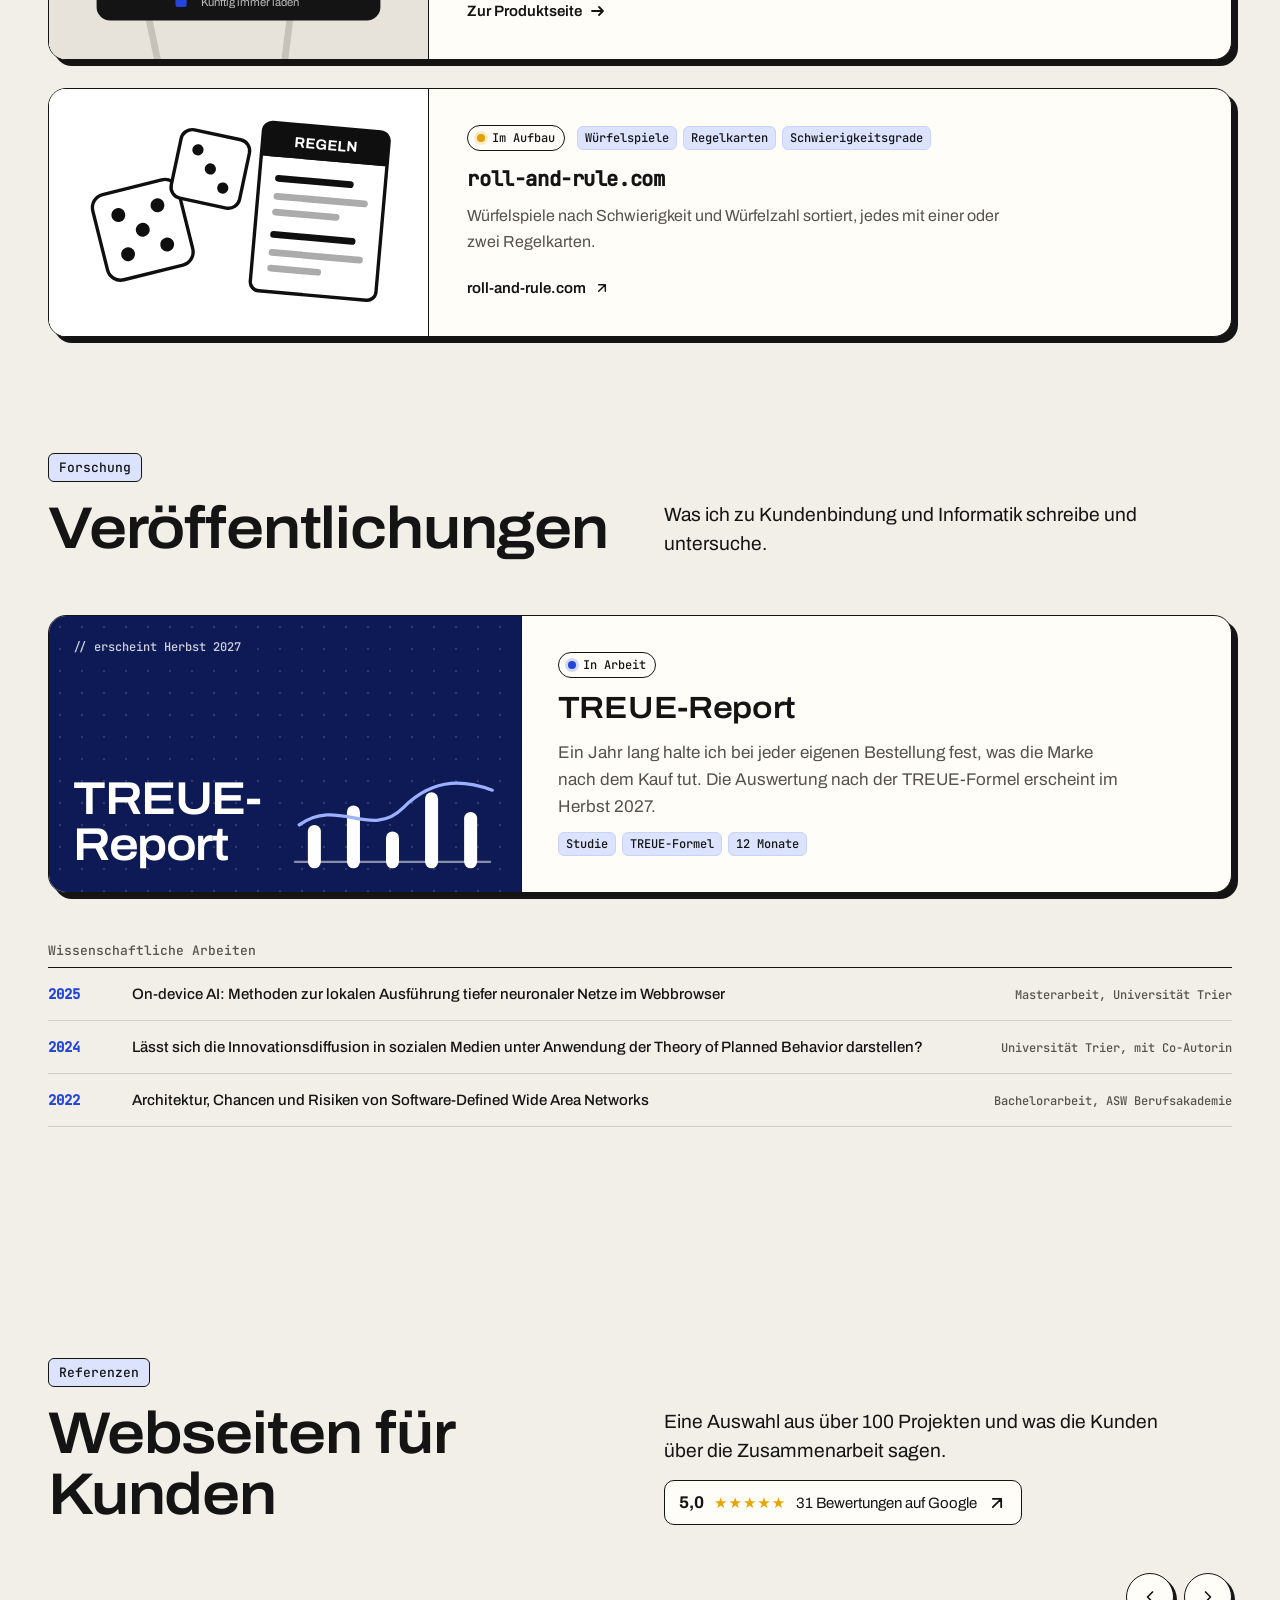
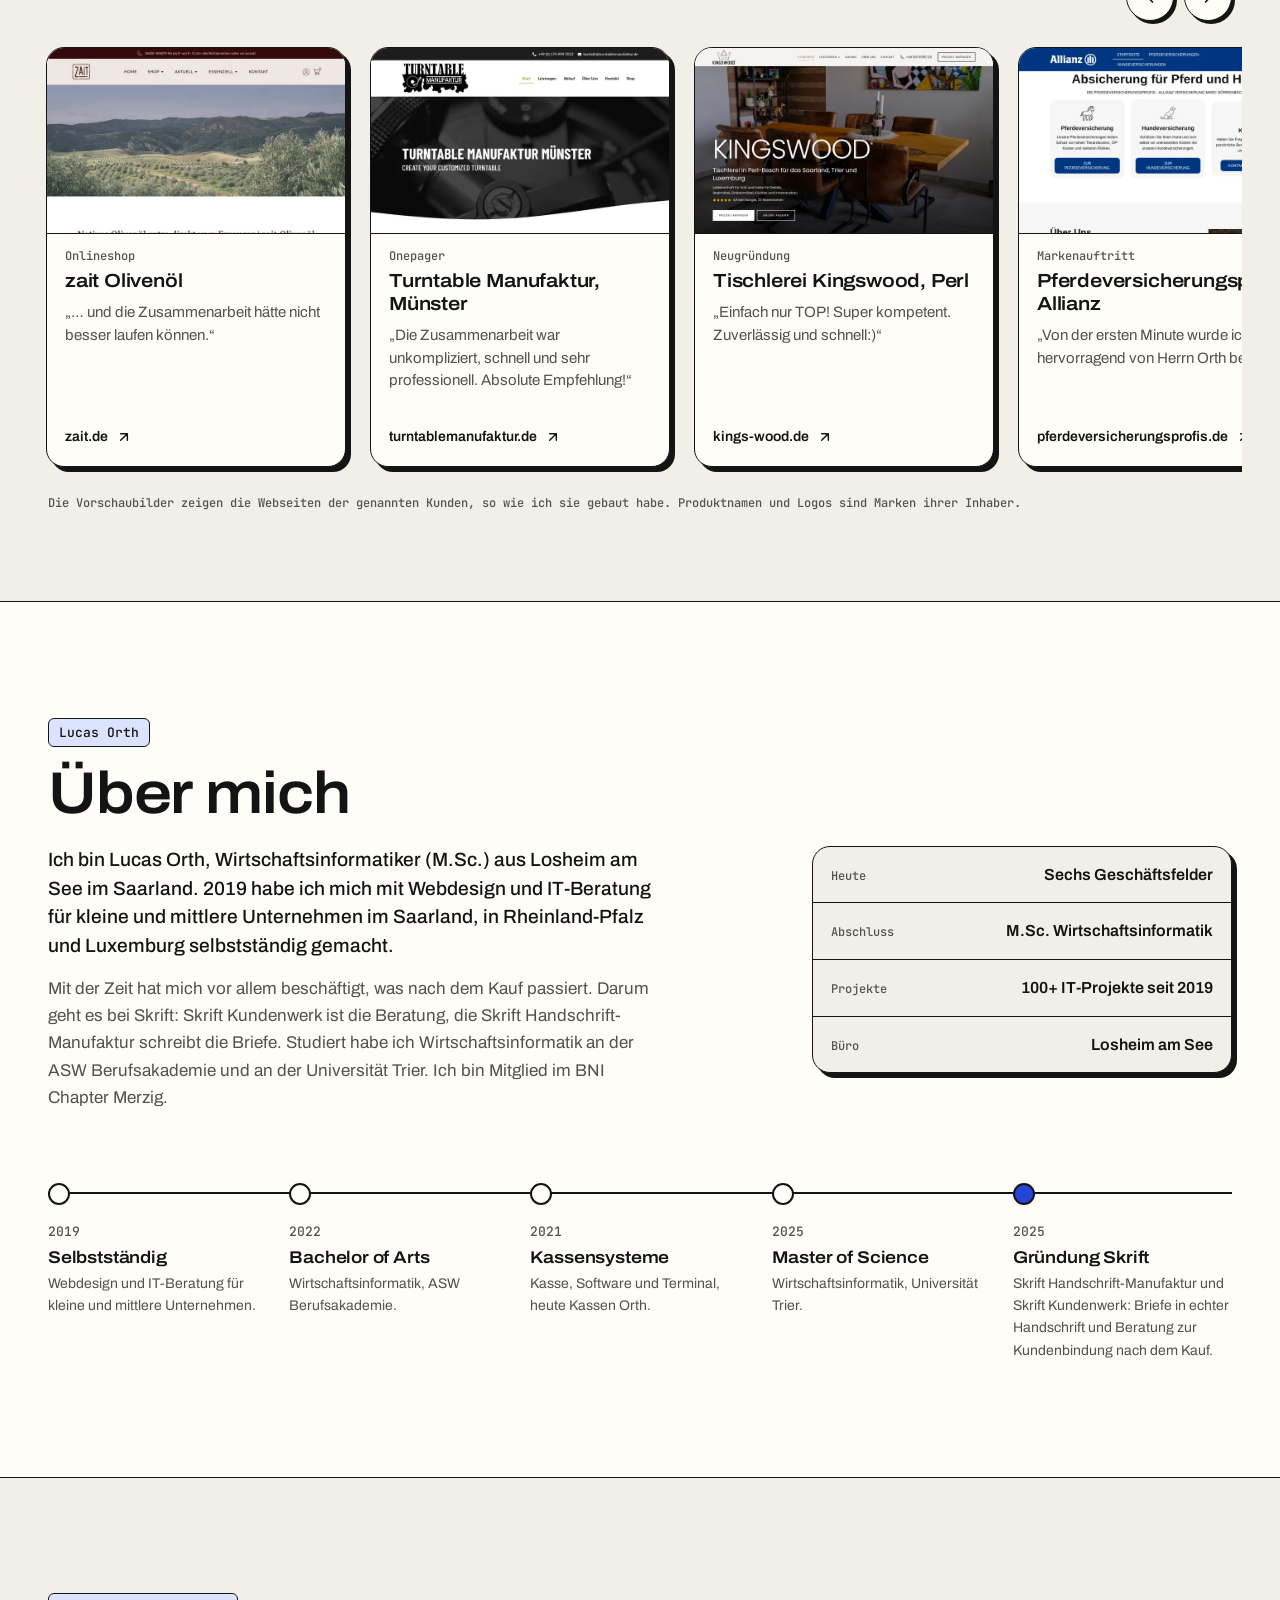
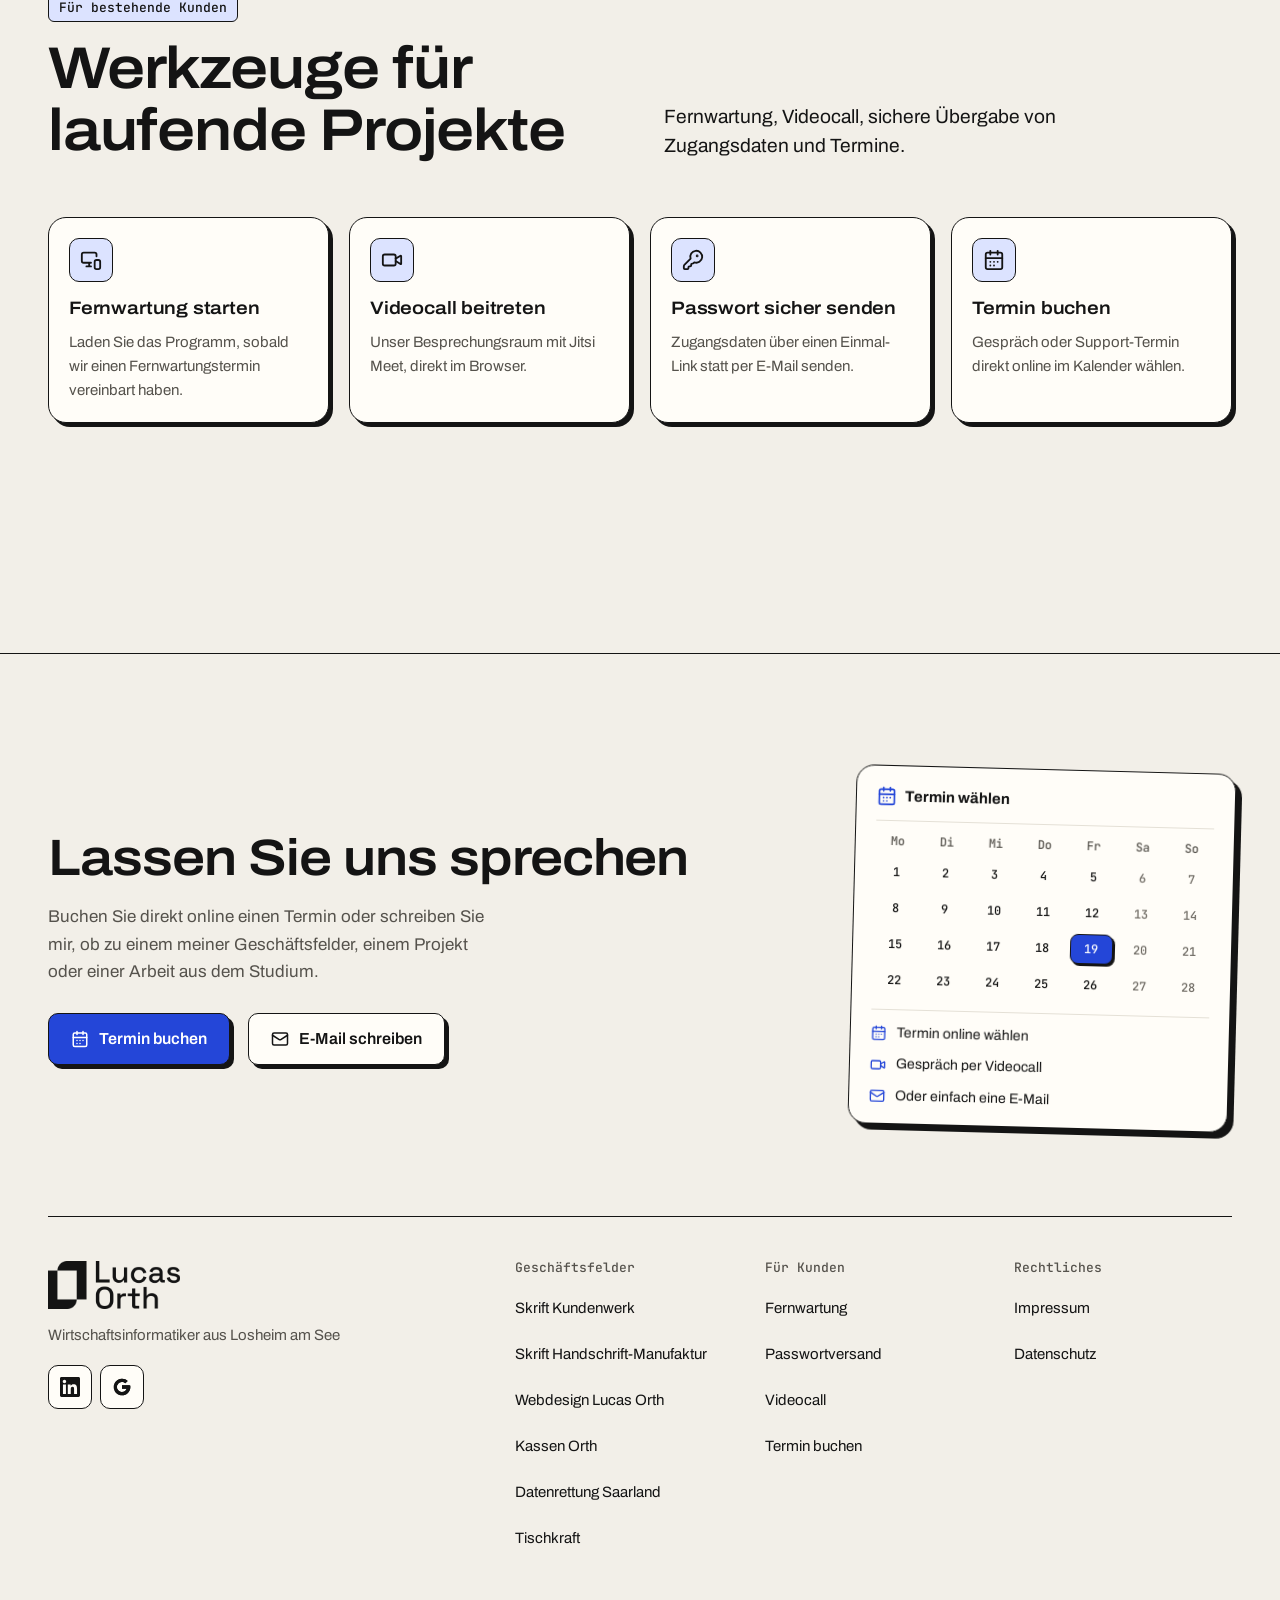
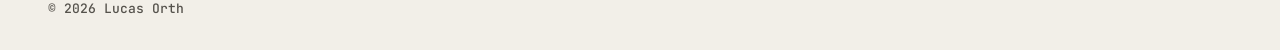
==== commit 2fb0a4ca: "Stand von 3d7f975" ====
--- a/index.html
+++ b/index.html
@@ -7,9 +7,9 @@
 <meta name="theme-color" content="#f2efe8">
 <link rel="preload" href="/fonts/archivo-1.woff2" as="font" type="font/woff2" crossorigin>
 <link rel="preload" href="/fonts/jetbrains-mono-3.woff2" as="font" type="font/woff2" crossorigin>
-<link rel="stylesheet" href="/site.css?v=96a4dd39">
+<link rel="stylesheet" href="/site.css?v=b2c9bf87">
 <script>document.documentElement.className='js';try{if(localStorage.getItem('motion')==='off')document.documentElement.classList.add('no-motion')}catch(e){}</script>
-<script src="/site.js?v=96a4dd39" defer></script>
+<script src="/site.js?v=b2c9bf87" defer></script>
 <title>Lucas Orth: Wirtschaftsinformatiker in Losheim am See, Saarland</title>
 <meta name="description" content="Wirtschaftsinformatiker aus Losheim am See: Kundenbindung mit Skrift Kundenwerk, Briefe in echter Handschrift, Webseiten, Kassensysteme, Datenrettung und Tischkraft.">
 <meta property="og:type" content="website">
@@ -26,7 +26,7 @@
 <link rel="alternate" hreflang="de" href="https://lucas-orth.de/">
 <link rel="alternate" hreflang="en" href="https://lucas-orth.de/en/">
 <link rel="alternate" hreflang="x-default" href="https://lucas-orth.de/">
-<script type="application/ld+json">{"@context":"https://schema.org","@graph":[{"@type":"ProfilePage","@id":"https://lucas-orth.de/#webpage","url":"https://lucas-orth.de/","name":"Lucas Orth: Wirtschaftsinformatiker in Losheim am See, Saarland","inLanguage":"de-DE","isPartOf":{"@id":"https://lucas-orth.de/#website"},"mainEntity":{"@id":"https://lucas-orth.de/#person"},"dateModified":"2026-11-24"},{"@type":"WebSite","@id":"https://lucas-orth.de/#website","url":"https://lucas-orth.de/","name":"Lucas Orth","inLanguage":["de-DE","en"],"publisher":{"@id":"https://lucas-orth.de/#person"}},{"@type":"Person","@id":"https://lucas-orth.de/#person","name":"Lucas Orth","givenName":"Lucas","familyName":"Orth","url":"https://lucas-orth.de/","image":"https://lucas-orth.de/img/lucas-cutout.webp","email":"mailto:info@lucas-orth.de","jobTitle":"Wirtschaftsinformatiker (M.Sc.)","description":"Lucas Orth ist Wirtschaftsinformatiker aus Losheim am See im Saarland. Er berät mit Skrift Kundenwerk zur Kundenbindung nach dem Kauf, betreibt die Skrift Handschrift-Manufaktur für Briefe in echter Handschrift und betreut seit 2019 Webseiten, Kassensysteme und Datenrettung für kleine und mittlere Unternehmen.","address":{"@type":"PostalAddress","addressLocality":"Losheim am See","addressRegion":"Saarland","addressCountry":"DE"},"areaServed":["Saarland","Rheinland-Pfalz","Luxemburg"],"alumniOf":[{"@type":"CollegeOrUniversity","name":"Universität Trier"},{"@type":"CollegeOrUniversity","name":"ASW Berufsakademie"}],"hasCredential":[{"@type":"EducationalOccupationalCredential","name":"Master of Science Wirtschaftsinformatik","credentialCategory":"degree","dateCreated":"2025","recognizedBy":{"@type":"CollegeOrUniversity","name":"Universität Trier"}},{"@type":"EducationalOccupationalCredential","name":"Bachelor of Arts Wirtschaftsinformatik","credentialCategory":"degree","dateCreated":"2022","recognizedBy":{"@type":"CollegeOrUniversity","name":"ASW Berufsakademie"}}],"memberOf":{"@type":"Organization","name":"BNI Chapter Merzig"},"knowsAbout":["Kundenbindung nach dem Kauf","TREUE-Formel","Handschriftliche Briefe mit Stiftplottern","Webdesign für kleine Betriebe","Onlineshops","Kassensysteme (TSE-konform)","Datenrettung","IT-Beratung","SEO","Wirtschaftsinformatik","On-device AI im Webbrowser","Datenschutzfreundliche Einbindung von Google Maps, YouTube und Vimeo in WordPress","Vermietung von Klapptischen aus Massivholz"],"sameAs":["https://www.linkedin.com/in/it-lucas-orth/","https://www.instagram.com/it.lucas.orth/","https://www.facebook.com/it.lucas.orth/"]},{"@type":"ProfessionalService","@id":"https://skrift-kundenwerk.de/#organization","name":"Skrift Kundenwerk","url":"https://skrift-kundenwerk.de/","description":"Beratung zur Kundenbindung nach dem Kauf mit der TREUE-Formel in fünf Phasen, für Onlineshops, Handwerksbetriebe und Dienstleister. Erstgespräch 20 Minuten, kostenlos.","foundingDate":"2026","founder":{"@id":"https://lucas-orth.de/#person"},"sameAs":["https://www.linkedin.com/company/108889204/","https://www.instagram.com/skrift_handschrift/"]},{"@type":"Organization","@id":"https://skrift.de/#organization","name":"Skrift Handschrift-Manufaktur","alternateName":"Skrift","url":"https://skrift.de/","description":"Briefe und Postkarten in echter Handschrift, geschrieben von Stiftplottern mit Kugelschreiber. Vom einzelnen Dankesschreiben bis zum Mailing, ohne Mindestmenge, versandfertig in 3 bis 5 Tagen.","foundingDate":"2025","founder":{"@id":"https://lucas-orth.de/#person"},"sameAs":["https://www.linkedin.com/company/108889204/","https://www.instagram.com/skrift_handschrift/"]},{"@type":"ProfessionalService","@id":"https://webdesign-orth.de/#organization","name":"Webdesign Lucas Orth","url":"https://webdesign-orth.de/","description":"Webseiten für kleine Betriebe im Saarland, in Rheinland-Pfalz und Luxemburg, mit Hosting und Pflege aus einer Hand. 100+ IT-Projekte seit 2019.","areaServed":["Saarland","Rheinland-Pfalz","Luxemburg"],"founder":{"@id":"https://lucas-orth.de/#person"},"sameAs":["https://www.linkedin.com/company/101241693/"]},{"@type":"ProfessionalService","@id":"https://kassen-orth.de/#organization","name":"Kassen Orth","url":"https://kassen-orth.de/","description":"Kasse, Software und Zahlungsterminal von einem Ansprechpartner, TSE-konform, mit Fernwartung und Ersatzkasse für den Notfall.","foundingDate":"2021","founder":{"@id":"https://lucas-orth.de/#person"}},{"@type":"ProfessionalService","@id":"https://datenrettung-saarland.de/#organization","name":"Datenrettung Saarland","url":"https://datenrettung-saarland.de/","description":"Datenrettung von Festplatte, SSD, USB-Stick oder NAS. Kostenlose Erstanalyse, Festpreis vor dem Auftrag, keine Daten, keine Kosten.","founder":{"@id":"https://lucas-orth.de/#person"}},{"@type":"SoftwareApplication","@id":"https://lucas-orth.de/gdpr-content-blocker/#software","name":"GDPR Content Blocker","url":"https://lucas-orth.de/gdpr-content-blocker/","applicationCategory":"BusinessApplication","operatingSystem":"WordPress","author":{"@id":"https://lucas-orth.de/#person"}},{"@type":"Thesis","name":"On-device AI: Methoden zur lokalen Ausführung tiefer neuronaler Netze im Webbrowser","inSupportOf":"Master of Science Wirtschaftsinformatik","datePublished":"2025","inLanguage":"de","author":{"@id":"https://lucas-orth.de/#person"},"sourceOrganization":{"@type":"CollegeOrUniversity","name":"Universität Trier"}},{"@type":"ScholarlyArticle","name":"Lässt sich die Innovationsdiffusion in sozialen Medien unter Anwendung der Theory of Planned Behavior darstellen?","datePublished":"2024","inLanguage":"de","author":{"@id":"https://lucas-orth.de/#person"},"sourceOrganization":{"@type":"CollegeOrUniversity","name":"Universität Trier"}},{"@type":"Thesis","name":"Architektur, Chancen und Risiken von Software-Defined Wide Area Networks","inSupportOf":"Bachelor of Arts Wirtschaftsinformatik","datePublished":"2022","inLanguage":"de","author":{"@id":"https://lucas-orth.de/#person"},"sourceOrganization":{"@type":"CollegeOrUniversity","name":"ASW Berufsakademie"}},{"@type":"Organization","@id":"https://tischkraft.de/#organization","name":"Tischkraft","url":"https://tischkraft.de/","description":"Die Alternative zur Bierzeltgarnitur: Tische und Bänke aus Massivholz, stabil, schön und trotzdem klappbar, zur Miete.","founder":{"@id":"https://lucas-orth.de/#person"},"sameAs":["https://www.linkedin.com/company/105006661/","https://www.instagram.com/tischkraft/","https://www.facebook.com/profile.php?id=61568313991481"]}]}</script>
+<script type="application/ld+json">{"@context":"https://schema.org","@graph":[{"@type":"ProfilePage","@id":"https://lucas-orth.de/#webpage","url":"https://lucas-orth.de/","name":"Lucas Orth: Wirtschaftsinformatiker in Losheim am See, Saarland","inLanguage":"de-DE","isPartOf":{"@id":"https://lucas-orth.de/#website"},"mainEntity":{"@id":"https://lucas-orth.de/#person"},"dateModified":"2026-11-24"},{"@type":"WebSite","@id":"https://lucas-orth.de/#website","url":"https://lucas-orth.de/","name":"Lucas Orth","inLanguage":["de-DE","en"],"publisher":{"@id":"https://lucas-orth.de/#person"}},{"@type":"Person","@id":"https://lucas-orth.de/#person","name":"Lucas Orth","givenName":"Lucas","familyName":"Orth","url":"https://lucas-orth.de/","image":"https://lucas-orth.de/img/lucas-cutout.webp","email":"mailto:info@lucas-orth.de","jobTitle":"Wirtschaftsinformatiker (M.Sc.)","description":"Lucas Orth ist Wirtschaftsinformatiker aus Losheim am See im Saarland. Er berät mit Skrift Kundenwerk zur Kundenbindung nach dem Kauf, betreibt die Skrift Handschrift-Manufaktur für Briefe in echter Handschrift und betreut seit 2019 Webseiten, Kassensysteme und Datenrettung für kleine und mittlere Unternehmen.","address":{"@type":"PostalAddress","addressLocality":"Losheim am See","addressRegion":"Saarland","addressCountry":"DE"},"areaServed":["Saarland","Rheinland-Pfalz","Luxemburg"],"alumniOf":[{"@type":"CollegeOrUniversity","name":"Universität Trier"},{"@type":"CollegeOrUniversity","name":"ASW Berufsakademie"}],"hasCredential":[{"@type":"EducationalOccupationalCredential","name":"Master of Science Wirtschaftsinformatik","credentialCategory":"degree","dateCreated":"2025","recognizedBy":{"@type":"CollegeOrUniversity","name":"Universität Trier"}},{"@type":"EducationalOccupationalCredential","name":"Bachelor of Arts Wirtschaftsinformatik","credentialCategory":"degree","dateCreated":"2022","recognizedBy":{"@type":"CollegeOrUniversity","name":"ASW Berufsakademie"}}],"memberOf":{"@type":"Organization","name":"BNI Chapter Merzig"},"knowsAbout":["Kundenbindung nach dem Kauf","TREUE-Formel","Handschriftliche Briefe mit Stiftplottern","Webdesign für kleine Betriebe","Onlineshops","Kassensysteme (TSE-konform)","Datenrettung","IT-Beratung","SEO","Wirtschaftsinformatik","On-device AI im Webbrowser","Datenschutzfreundliche Einbindung von Google Maps, YouTube und Vimeo in WordPress","Vermietung von Klapptischen aus Massivholz"],"sameAs":["https://www.linkedin.com/in/lucas-orth-de/","https://www.instagram.com/it.lucas.orth/","https://www.facebook.com/it.lucas.orth/"]},{"@type":"ProfessionalService","@id":"https://skrift-kundenwerk.de/#organization","name":"Skrift Kundenwerk","url":"https://skrift-kundenwerk.de/","description":"Beratung zur Kundenbindung nach dem Kauf mit der TREUE-Formel in fünf Phasen, für Onlineshops, Handwerksbetriebe und Dienstleister. Erstgespräch 20 Minuten, kostenlos.","foundingDate":"2026","founder":{"@id":"https://lucas-orth.de/#person"},"sameAs":["https://www.linkedin.com/company/108889204/","https://www.instagram.com/skrift_handschrift/"]},{"@type":"Organization","@id":"https://skrift.de/#organization","name":"Skrift Handschrift-Manufaktur","alternateName":"Skrift","url":"https://skrift.de/","description":"Briefe und Postkarten in echter Handschrift, geschrieben von Stiftplottern mit Kugelschreiber. Vom einzelnen Dankesschreiben bis zum Mailing, ohne Mindestmenge, versandfertig in 3 bis 5 Tagen.","foundingDate":"2025","founder":{"@id":"https://lucas-orth.de/#person"},"sameAs":["https://www.linkedin.com/company/108889204/","https://www.instagram.com/skrift_handschrift/"]},{"@type":"ProfessionalService","@id":"https://webdesign-orth.de/#organization","name":"Webdesign Lucas Orth","url":"https://webdesign-orth.de/","description":"Webseiten für kleine Betriebe im Saarland, in Rheinland-Pfalz und Luxemburg, mit Hosting und Pflege aus einer Hand. 100+ IT-Projekte seit 2019.","areaServed":["Saarland","Rheinland-Pfalz","Luxemburg"],"founder":{"@id":"https://lucas-orth.de/#person"},"sameAs":["https://www.linkedin.com/company/101241693/"]},{"@type":"ProfessionalService","@id":"https://kassen-orth.de/#organization","name":"Kassen Orth","url":"https://kassen-orth.de/","description":"Kasse, Software und Zahlungsterminal von einem Ansprechpartner, TSE-konform, mit Fernwartung und Ersatzkasse für den Notfall.","foundingDate":"2021","founder":{"@id":"https://lucas-orth.de/#person"}},{"@type":"ProfessionalService","@id":"https://datenrettung-saarland.de/#organization","name":"Datenrettung Saarland","url":"https://datenrettung-saarland.de/","description":"Datenrettung von Festplatte, SSD, USB-Stick oder NAS. Kostenlose Erstanalyse, Festpreis vor dem Auftrag, keine Daten, keine Kosten.","founder":{"@id":"https://lucas-orth.de/#person"}},{"@type":"SoftwareApplication","@id":"https://lucas-orth.de/gdpr-content-blocker/#software","name":"GDPR Content Blocker","url":"https://lucas-orth.de/gdpr-content-blocker/","applicationCategory":"BusinessApplication","operatingSystem":"WordPress","author":{"@id":"https://lucas-orth.de/#person"}},{"@type":"Thesis","name":"On-device AI: Methoden zur lokalen Ausführung tiefer neuronaler Netze im Webbrowser","inSupportOf":"Master of Science Wirtschaftsinformatik","datePublished":"2025","inLanguage":"de","author":{"@id":"https://lucas-orth.de/#person"},"sourceOrganization":{"@type":"CollegeOrUniversity","name":"Universität Trier"}},{"@type":"ScholarlyArticle","name":"Lässt sich die Innovationsdiffusion in sozialen Medien unter Anwendung der Theory of Planned Behavior darstellen?","datePublished":"2024","inLanguage":"de","author":{"@id":"https://lucas-orth.de/#person"},"sourceOrganization":{"@type":"CollegeOrUniversity","name":"Universität Trier"}},{"@type":"Thesis","name":"Architektur, Chancen und Risiken von Software-Defined Wide Area Networks","inSupportOf":"Bachelor of Arts Wirtschaftsinformatik","datePublished":"2022","inLanguage":"de","author":{"@id":"https://lucas-orth.de/#person"},"sourceOrganization":{"@type":"CollegeOrUniversity","name":"ASW Berufsakademie"}},{"@type":"Organization","@id":"https://tischkraft.de/#organization","name":"Tischkraft","url":"https://tischkraft.de/","description":"Die Alternative zur Bierzeltgarnitur: Tische und Bänke aus Massivholz, stabil, schön und trotzdem klappbar, zur Miete.","founder":{"@id":"https://lucas-orth.de/#person"},"sameAs":["https://www.linkedin.com/company/105006661/","https://www.instagram.com/tischkraft/","https://www.facebook.com/profile.php?id=61568313991481"]}]}</script>
 </head>
 <body>
 <svg width="0" height="0" style="position:absolute" aria-hidden="true">
@@ -82,7 +82,7 @@
         <div class="btns rise" style="--d:5">
           <a class="btn btn--blue" href="https://cal.com/lucas-orth/meeting" target="_blank" rel="noopener"><svg class="ic" aria-hidden="true"><use href="#cal"/></svg>Termin buchen<svg class="ic arr" aria-hidden="true"><use href="#arrow"/></svg><span class="sr-only"> (öffnet neuen Tab)</span></a>
           <a class="btn btn--light" href="mailto:info@lucas-orth.de"><svg class="ic" aria-hidden="true"><use href="#mail"/></svg>E-Mail schreiben</a>
-          <a class="btn btn--light btn--icon" href="https://www.linkedin.com/in/it-lucas-orth/" target="_blank" rel="noopener" aria-label="Lucas Orth auf LinkedIn"><svg class="si si--li" aria-hidden="true"><use href="#si-li"/></svg><span class="sr-only"> (öffnet neuen Tab)</span></a>
+          <a class="btn btn--light btn--icon" href="https://www.linkedin.com/in/lucas-orth-de/" target="_blank" rel="noopener" aria-label="Lucas Orth auf LinkedIn"><svg class="si si--li" aria-hidden="true"><use href="#si-li"/></svg><span class="sr-only"> (öffnet neuen Tab)</span></a>
         </div>
       </div>
       <div class="portrait-wrap">
@@ -288,7 +288,7 @@
     <div class="wrap">
       <div class="head">
         <div><span class="tag">Referenzen</span><h2 id="ref-h">Webseiten für Kunden</h2></div>
-        <div><p class="lead">Eine Auswahl aus über 100 Projekten und was die Kunden über die Zusammenarbeit sagen.</p><a class="g-rating" href="https://www.google.com/search?q=Lucas+Orth+Webdesign+IT-Beratung+Saarland+Rezensionen" target="_blank" rel="noopener"><b>5,0</b><span class="g-rating__stars" aria-hidden="true">★★★★★</span><span>29 Bewertungen auf Google</span><svg class="ic" aria-hidden="true"><use href="#out"/></svg><span class="sr-only"> (öffnet neuen Tab)</span></a></div>
+        <div><p class="lead">Eine Auswahl aus über 100 Projekten und was die Kunden über die Zusammenarbeit sagen.</p><a class="g-rating" href="https://www.google.com/search?q=Lucas+Orth+Webdesign+IT-Beratung+Saarland+Rezensionen" target="_blank" rel="noopener"><b>5,0</b><span class="g-rating__stars" aria-hidden="true">★★★★★</span><span>31 Bewertungen auf Google</span><svg class="ic" aria-hidden="true"><use href="#out"/></svg><span class="sr-only"> (öffnet neuen Tab)</span></a></div>
       </div>
       <div class="refs-head"><div class="refs-nav"><button type="button" data-dir="-1" aria-label="Zurück"><svg viewBox="0 0 24 24" aria-hidden="true"><path fill="none" stroke="currentColor" stroke-linecap="round" stroke-linejoin="round" stroke-width="2" d="m15 18l-6-6l6-6"/></svg></button><button type="button" data-dir="1" aria-label="Weiter"><svg viewBox="0 0 24 24" aria-hidden="true"><path fill="none" stroke="currentColor" stroke-linecap="round" stroke-linejoin="round" stroke-width="2" d="m9 18l6-6l-6-6"/></svg></button></div></div>
       <div class="ref-scroll" id="ref-scroll" tabindex="0" role="region" aria-label="Kundenprojekte, seitlich scrollbar">
@@ -369,7 +369,7 @@
       </span><span class="sr-only"> (öffnet neuen Tab)</span></a>
     </div>
     <div class="foot__cols">
-      <div><a class="logo" href="#inhalt" aria-label="Lucas Orth, zum Seitenanfang"><span class="brand" aria-hidden="true"></span></a><p class="foot__tagline">Wirtschaftsinformatiker aus Losheim am See</p><div class="socials"><a href="https://www.linkedin.com/in/it-lucas-orth/" target="_blank" rel="noopener" aria-label="Lucas Orth auf LinkedIn"><svg class="si si--li" aria-hidden="true"><use href="#si-li"/></svg><span class="sr-only"> (öffnet neuen Tab)</span></a><a href="https://www.google.com/maps/search/?api=1&amp;query=Lucas+Orth+Webdesign+IT-Beratung+Losheim+am+See" target="_blank" rel="noopener" aria-label="Lucas Orth bei Google"><svg class="si si--g" aria-hidden="true"><use href="#si-g"/></svg><span class="sr-only"> (öffnet neuen Tab)</span></a></div></div>
+      <div><a class="logo" href="#inhalt" aria-label="Lucas Orth, zum Seitenanfang"><span class="brand" aria-hidden="true"></span></a><p class="foot__tagline">Wirtschaftsinformatiker aus Losheim am See</p><div class="socials"><a href="https://www.linkedin.com/in/lucas-orth-de/" target="_blank" rel="noopener" aria-label="Lucas Orth auf LinkedIn"><svg class="si si--li" aria-hidden="true"><use href="#si-li"/></svg><span class="sr-only"> (öffnet neuen Tab)</span></a><a href="https://www.google.com/maps/search/?api=1&amp;query=Lucas+Orth+Webdesign+IT-Beratung+Losheim+am+See" target="_blank" rel="noopener" aria-label="Lucas Orth bei Google"><svg class="si si--g" aria-hidden="true"><use href="#si-g"/></svg><span class="sr-only"> (öffnet neuen Tab)</span></a></div></div>
       <div><h3>Geschäftsfelder</h3><ul><li><a href="https://skrift-kundenwerk.de/" target="_blank" rel="noopener">Skrift Kundenwerk<span class="sr-only"> (öffnet neuen Tab)</span></a></li><li><a href="https://skrift.de/" target="_blank" rel="noopener">Skrift Handschrift-Manufaktur<span class="sr-only"> (öffnet neuen Tab)</span></a></li><li><a href="https://webdesign-orth.de/" target="_blank" rel="noopener">Webdesign Lucas Orth<span class="sr-only"> (öffnet neuen Tab)</span></a></li><li><a href="https://kassen-orth.de/" target="_blank" rel="noopener">Kassen Orth<span class="sr-only"> (öffnet neuen Tab)</span></a></li><li><a href="https://datenrettung-saarland.de/" target="_blank" rel="noopener">Datenrettung Saarland<span class="sr-only"> (öffnet neuen Tab)</span></a></li><li><a href="https://tischkraft.de/" target="_blank" rel="noopener">Tischkraft<span class="sr-only"> (öffnet neuen Tab)</span></a></li></ul></div>
       <div><h3>Für Kunden</h3><ul><li><a href="https://help.lucas-orth.de/" target="_blank" rel="noopener">Fernwartung<span class="sr-only"> (öffnet neuen Tab)</span></a></li><li><a href="https://secret.lucas-orth.de/" target="_blank" rel="noopener">Passwortversand<span class="sr-only"> (öffnet neuen Tab)</span></a></li><li><a href="https://meet.lucas-orth.de/meeting" target="_blank" rel="noopener">Videocall<span class="sr-only"> (öffnet neuen Tab)</span></a></li><li><a href="https://cal.com/lucas-orth/meeting" target="_blank" rel="noopener">Termin buchen<span class="sr-only"> (öffnet neuen Tab)</span></a></li></ul></div>
       <div><h3>Rechtliches</h3><ul><li><a href="/impressum/">Impressum</a></li><li><a href="/datenschutz/">Datenschutz</a></li></ul></div>
--- a/site.css
+++ b/site.css
@@ -512,7 +512,7 @@
 /* accessibility pass (UX review 2026-11-24) */
 .sr-only{position:absolute;left:0;top:0;width:1px;height:1px;margin:-1px;padding:0;border:0;overflow:hidden;clip-path:inset(50%);white-space:nowrap}
 @media (max-width:720px){.repo{grid-template-columns:1fr}.repo__shot{min-height:0;aspect-ratio:16/9}.repo__body{padding:20px 20px 22px}}
-.stack .field:focus-within{z-index:5}
+.stack .field:has(:focus-visible){z-index:5}
 @media (max-height:700px){.stack .field{position:relative;top:auto}}
 .band :focus-visible{outline-color:#fff}
 .band__pause{width:44px;height:44px}
